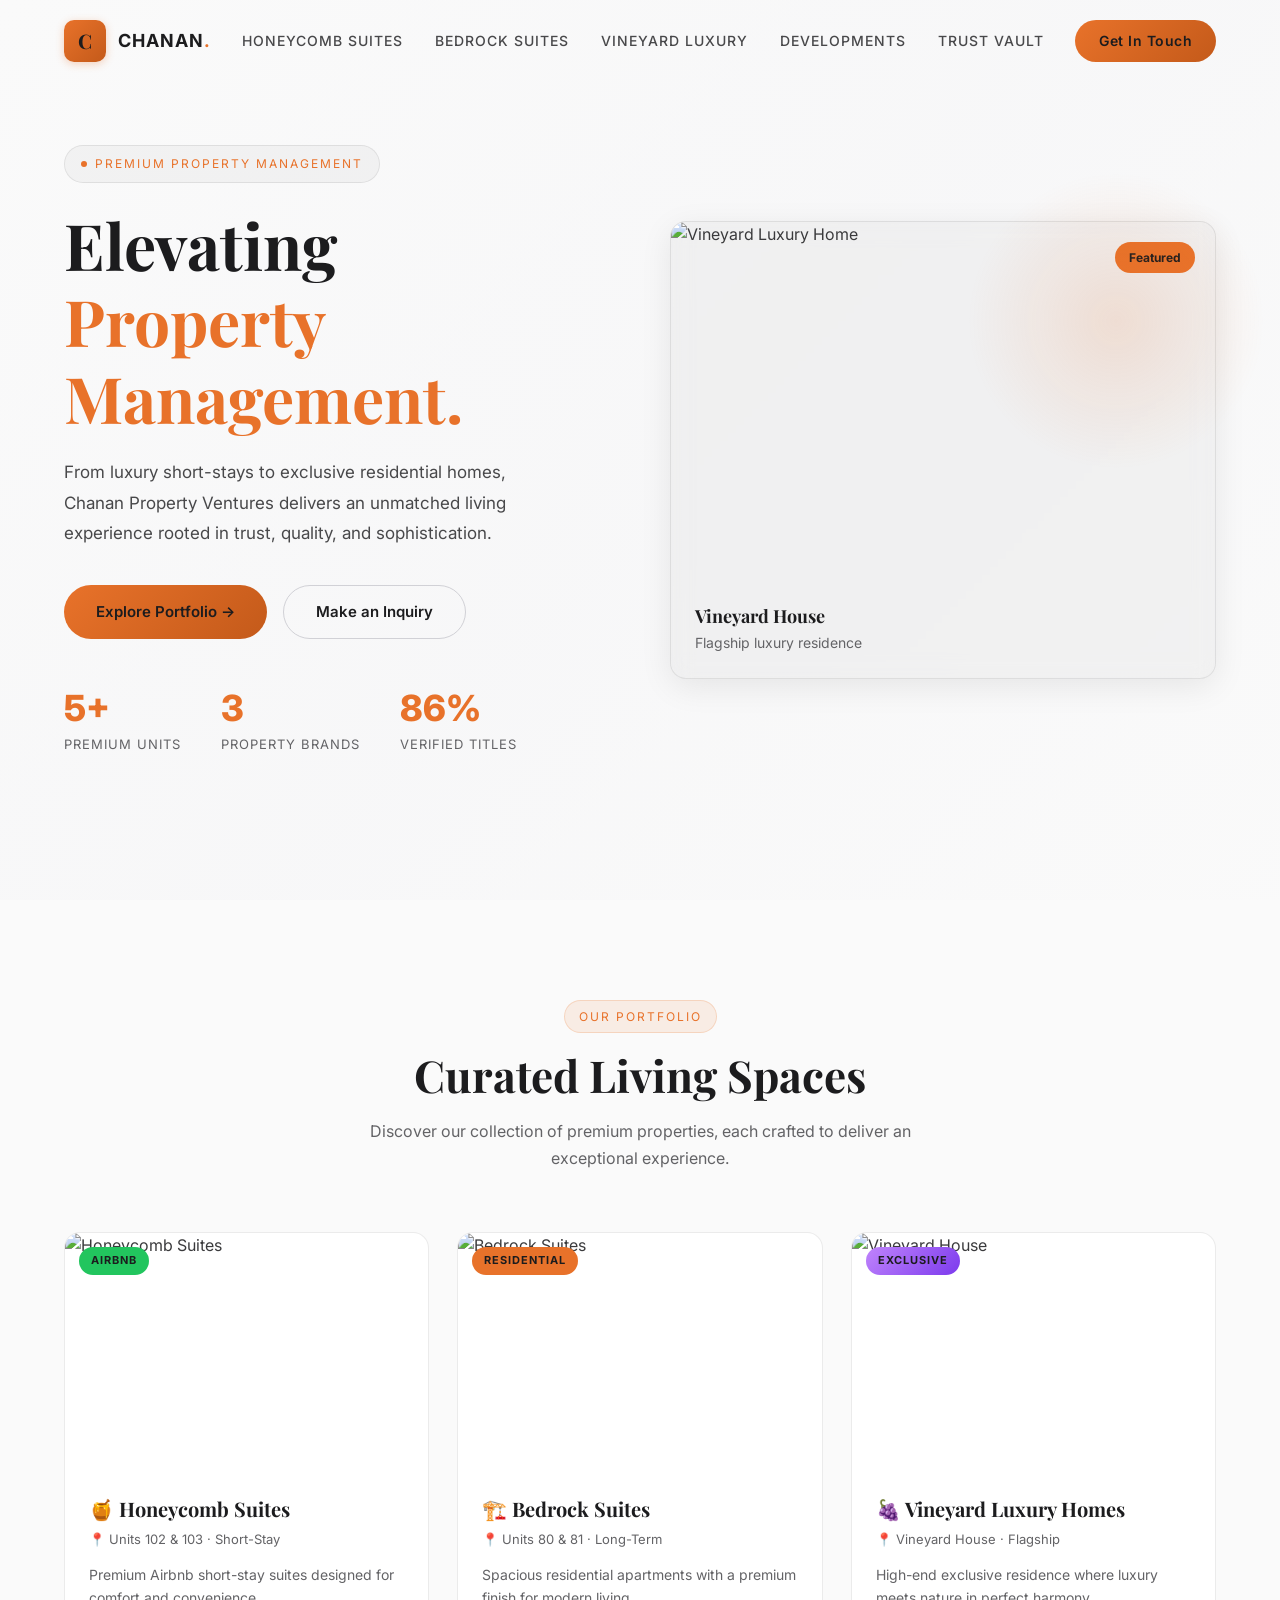
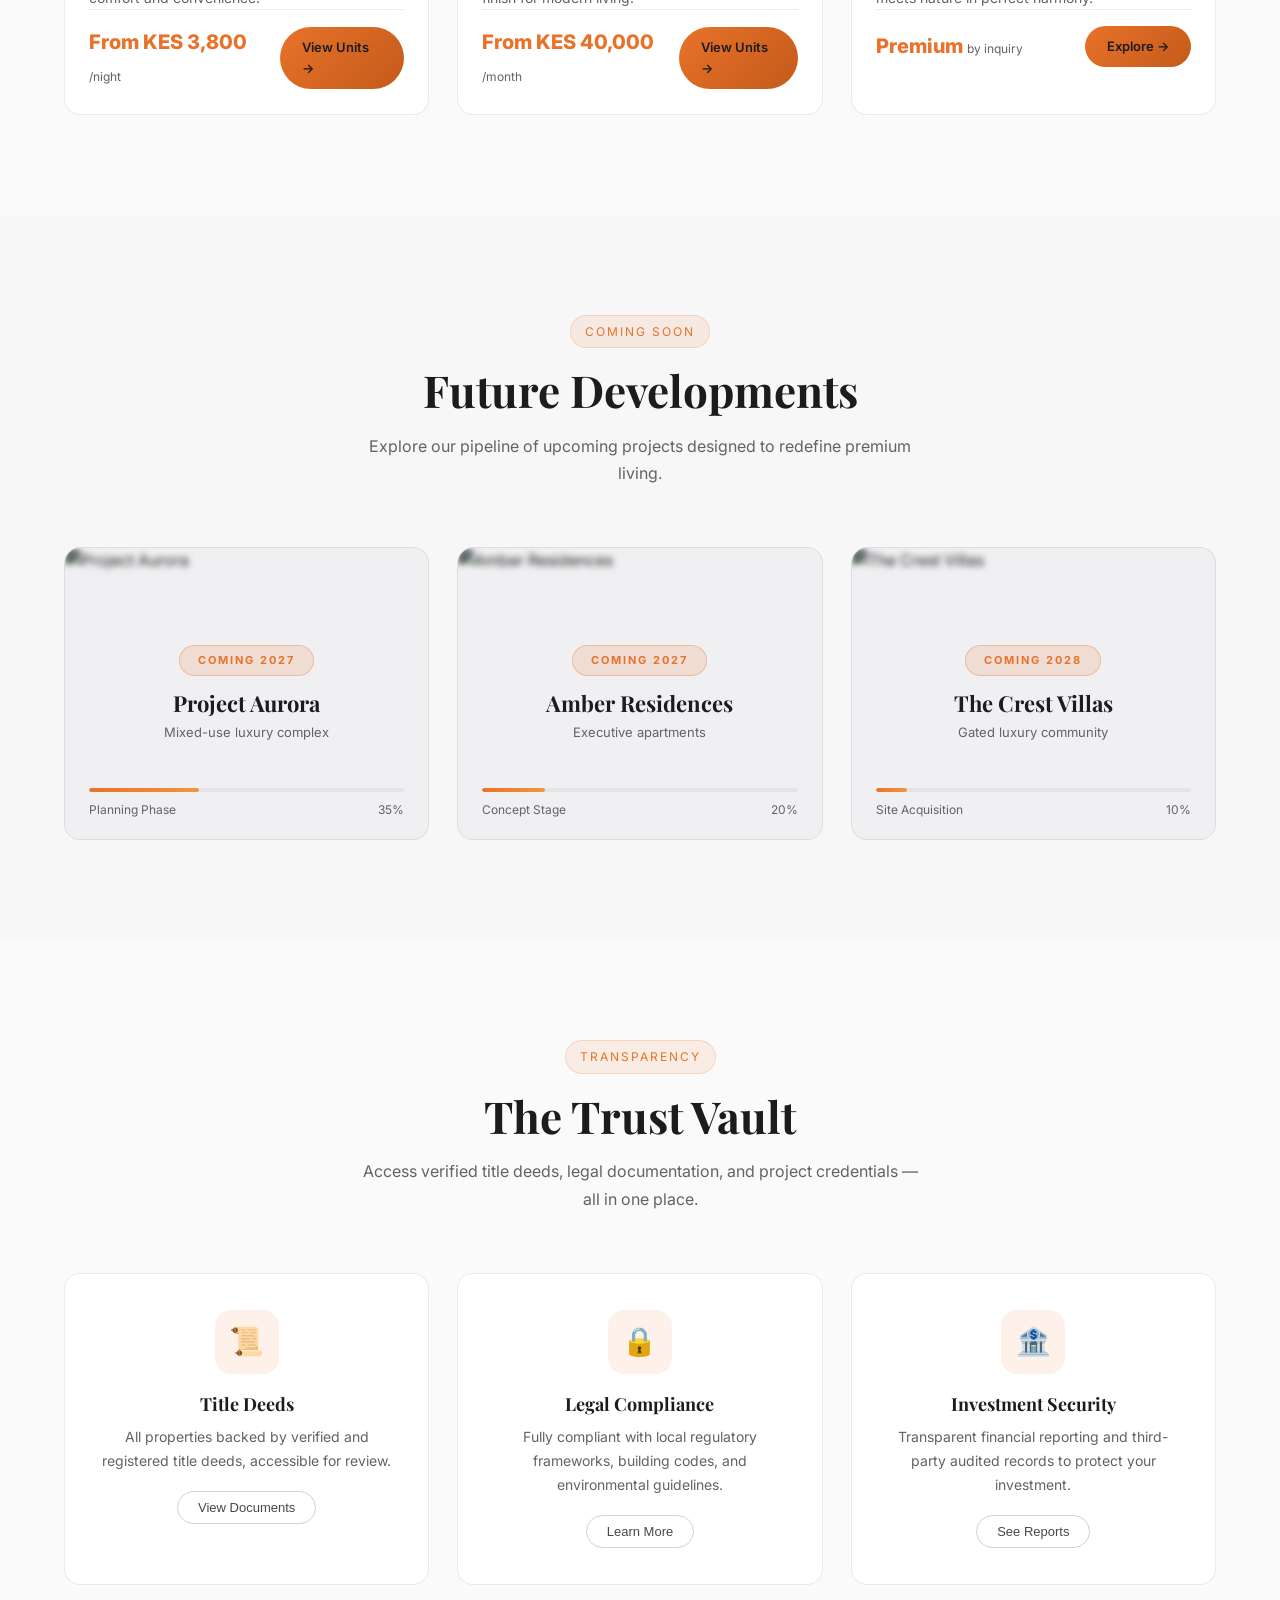
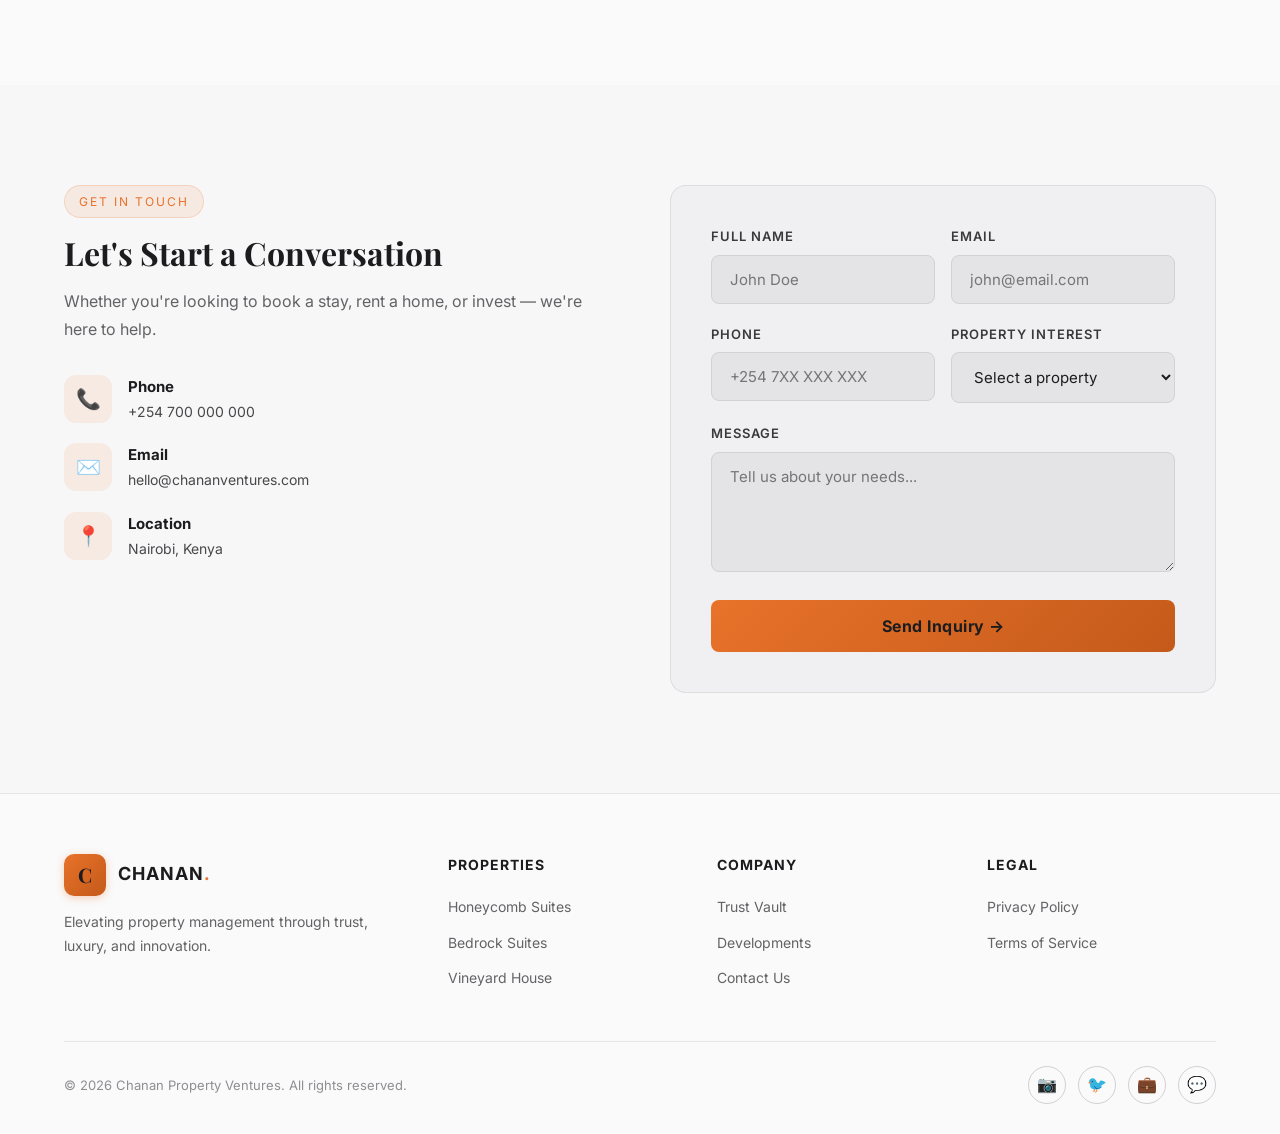
==== index.html @ 4e41569e "laying out ground work" ====
<!DOCTYPE html>
<html lang="en">
<head>
  <meta charset="UTF-8">
  <meta name="viewport" content="width=device-width, initial-scale=1.0">
  <title>Chanan Property Ventures | Elevating Property Management</title>
  <meta name="description" content="Chanan Property Ventures — Premium property management offering luxury suites, residential units, and exclusive homes.">
  <link rel="stylesheet" href="styles.css">
  <link rel="icon" href="data:image/svg+xml,<svg xmlns='http://www.w3.org/2000/svg' viewBox='0 0 100 100'><rect rx='16' width='100' height='100' fill='%23E8722A'/><text x='50' y='68' font-size='56' text-anchor='middle' fill='white' font-family='serif' font-weight='bold'>C</text></svg>">
</head>
<body>

<!-- NAVBAR -->
<nav class="navbar" id="navbar">
  <div class="container">
    <a href="index.html" class="nav-logo">
      <div class="nav-logo-icon">C</div>
      <div class="nav-logo-text">CHANAN<span>.</span></div>
    </a>
    <ul class="nav-links">
      <li><a href="honeycomb.html">Honeycomb Suites</a></li>
      <li><a href="bedrock.html">Bedrock Suites</a></li>
      <li><a href="vineyard.html">Vineyard Luxury</a></li>
      <li><a href="#developments">Developments</a></li>
      <li><a href="#trust">Trust Vault</a></li>
    </ul>
    <a href="#contact" class="nav-cta">Get In Touch</a>
    <button class="hamburger" id="hamburger" aria-label="Menu">
      <span></span><span></span><span></span>
    </button>
  </div>
</nav>

<!-- MOBILE MENU -->
<div class="mobile-menu" id="mobileMenu">
  <button class="mobile-close" id="mobileClose" aria-label="Close">✕</button>
  <a href="honeycomb.html">Honeycomb Suites</a>
  <a href="bedrock.html">Bedrock Suites</a>
  <a href="vineyard.html">Vineyard Luxury</a>
  <a href="#developments">Developments</a>
  <a href="#trust">Trust Vault</a>
  <a href="#contact">Contact</a>
</div>

<!-- HERO -->
<section class="hero" id="hero">
  <div class="hero-bg"></div>
  <div class="container">
    <div class="hero-content">
      <div class="hero-tag"><span class="dot"></span> Premium Property Management</div>
      <h1>Elevating<span class="accent">Property Management.</span></h1>
      <p class="hero-desc">From luxury short-stays to exclusive residential homes, Chanan Property Ventures delivers an unmatched living experience rooted in trust, quality, and sophistication.</p>
      <div class="hero-btns">
        <a href="#portfolio" class="btn-primary">Explore Portfolio →</a>
        <a href="#contact" class="btn-outline">Make an Inquiry</a>
      </div>
      <div class="hero-stats">
        <div class="stat-item">
          <h3 data-count="5" data-suffix="+">0</h3>
          <p>Premium Units</p>
        </div>
        <div class="stat-item">
          <h3 data-count="3">0</h3>
          <p>Property Brands</p>
        </div>
        <div class="stat-item">
          <h3 data-count="100" data-suffix="%">0</h3>
          <p>Verified Titles</p>
        </div>
      </div>
    </div>
    <div class="hero-visual">
      <div class="hero-card">
        <span class="hero-card-badge">Featured</span>
        <img src="https://images.unsplash.com/photo-1600596542815-ffad4c1539a9?w=600&q=80" alt="Vineyard Luxury Home">
        <div class="hero-card-info">
          <h4>Vineyard House</h4>
          <p>Flagship luxury residence</p>
        </div>
      </div>
      <div class="hero-glow"></div>
    </div>
  </div>
</section>

<!-- PORTFOLIO OVERVIEW -->
<section id="portfolio">
  <div class="container">
    <div class="section-header reveal">
      <span class="section-tag">Our Portfolio</span>
      <h2 class="section-title">Curated Living Spaces</h2>
      <p class="section-desc">Discover our collection of premium properties, each crafted to deliver an exceptional experience.</p>
    </div>
    <div class="property-grid" style="grid-template-columns: repeat(3, 1fr);">
      <!-- Honeycomb Card -->
      <a href="honeycomb.html" class="property-card reveal" style="text-decoration:none;">
        <div class="img-wrap">
          <span class="badge badge-available">Airbnb</span>
          <img src="https://images.unsplash.com/photo-1631049307264-da0ec9d70304?w=600&q=80" alt="Honeycomb Suites">
        </div>
        <div class="property-card-body">
          <h4>🍯 Honeycomb Suites</h4>
          <div class="location">📍 Units 102 & 103 · Short-Stay</div>
          <p style="font-size:14px;color:var(--grey-400);margin-top:8px;">Premium Airbnb short-stay suites designed for comfort and convenience.</p>
          <div class="property-card-footer">
            <div class="price">From KES 3,800 <small>/night</small></div>
            <span class="btn-book">View Units →</span>
          </div>
        </div>
      </a>
      <!-- Bedrock Card -->
      <a href="bedrock.html" class="property-card reveal" style="text-decoration:none;">
        <div class="img-wrap">
          <span class="badge badge-premium">Residential</span>
          <img src="https://images.unsplash.com/photo-1600607687939-ce8a6c25118c?w=600&q=80" alt="Bedrock Suites">
        </div>
        <div class="property-card-body">
          <h4>🏗️ Bedrock Suites</h4>
          <div class="location">📍 Units 80 & 81 · Long-Term</div>
          <p style="font-size:14px;color:var(--grey-400);margin-top:8px;">Spacious residential apartments with a premium finish for modern living.</p>
          <div class="property-card-footer">
            <div class="price">From KES 40,000 <small>/month</small></div>
            <span class="btn-book">View Units →</span>
          </div>
        </div>
      </a>
      <!-- Vineyard Card -->
      <a href="vineyard.html" class="property-card reveal" style="text-decoration:none;">
        <div class="img-wrap">
          <span class="badge badge-exclusive">Exclusive</span>
          <img src="https://images.unsplash.com/photo-1600596542815-ffad4c1539a9?w=600&q=80" alt="Vineyard House">
        </div>
        <div class="property-card-body">
          <h4>🍇 Vineyard Luxury Homes</h4>
          <div class="location">📍 Vineyard House · Flagship</div>
          <p style="font-size:14px;color:var(--grey-400);margin-top:8px;">High-end exclusive residence where luxury meets nature in perfect harmony.</p>
          <div class="property-card-footer">
            <div class="price">Premium <small>by inquiry</small></div>
            <span class="btn-book">Explore →</span>
          </div>
        </div>
      </a>
    </div>
  </div>
</section>

<!-- UPCOMING DEVELOPMENTS -->
<section id="developments">
  <div class="container">
    <div class="section-header reveal">
      <span class="section-tag">Coming Soon</span>
      <h2 class="section-title">Future Developments</h2>
      <p class="section-desc">Explore our pipeline of upcoming projects designed to redefine premium living.</p>
    </div>
    <div class="dev-grid">
      <div class="dev-card reveal">
        <img class="dev-img" src="https://images.unsplash.com/photo-1486406146926-c627a92ad1ab?w=600&q=80" alt="Project Aurora">
        <div class="dev-overlay">
          <span class="coming-badge">Coming 2027</span>
          <h4>Project Aurora</h4>
          <p>Mixed-use luxury complex</p>
        </div>
        <div class="dev-card-footer">
          <div class="dev-progress"><div class="dev-progress-bar" style="width:35%"></div></div>
          <div class="meta"><span>Planning Phase</span><span>35%</span></div>
        </div>
      </div>
      <div class="dev-card reveal">
        <img class="dev-img" src="https://images.unsplash.com/photo-1564013799919-ab600027ffc6?w=600&q=80" alt="Amber Residences">
        <div class="dev-overlay">
          <span class="coming-badge">Coming 2027</span>
          <h4>Amber Residences</h4>
          <p>Executive apartments</p>
        </div>
        <div class="dev-card-footer">
          <div class="dev-progress"><div class="dev-progress-bar" style="width:20%"></div></div>
          <div class="meta"><span>Concept Stage</span><span>20%</span></div>
        </div>
      </div>
      <div class="dev-card reveal">
        <img class="dev-img" src="https://images.unsplash.com/photo-1613490493576-7fde63acd811?w=600&q=80" alt="The Crest Villas">
        <div class="dev-overlay">
          <span class="coming-badge">Coming 2028</span>
          <h4>The Crest Villas</h4>
          <p>Gated luxury community</p>
        </div>
        <div class="dev-card-footer">
          <div class="dev-progress"><div class="dev-progress-bar" style="width:10%"></div></div>
          <div class="meta"><span>Site Acquisition</span><span>10%</span></div>
        </div>
      </div>
    </div>
  </div>
</section>

<!-- TRUST VAULT -->
<section id="trust">
  <div class="container">
    <div class="section-header reveal">
      <span class="section-tag">Transparency</span>
      <h2 class="section-title">The Trust Vault</h2>
      <p class="section-desc">Access verified title deeds, legal documentation, and project credentials — all in one place.</p>
    </div>
    <div class="trust-grid">
      <div class="trust-card reveal">
        <div class="trust-icon">📜</div>
        <h4>Title Deeds</h4>
        <p>All properties backed by verified and registered title deeds, accessible for review.</p>
        <button class="btn-view">View Documents</button>
      </div>
      <div class="trust-card reveal">
        <div class="trust-icon">🔒</div>
        <h4>Legal Compliance</h4>
        <p>Fully compliant with local regulatory frameworks, building codes, and environmental guidelines.</p>
        <button class="btn-view">Learn More</button>
      </div>
      <div class="trust-card reveal">
        <div class="trust-icon">🏦</div>
        <h4>Investment Security</h4>
        <p>Transparent financial reporting and third-party audited records to protect your investment.</p>
        <button class="btn-view">See Reports</button>
      </div>
    </div>
  </div>
</section>

<!-- CONTACT -->
<section id="contact">
  <div class="container">
    <div class="contact-grid">
      <div class="contact-info reveal">
        <span class="section-tag">Get In Touch</span>
        <h3>Let's Start a Conversation</h3>
        <p>Whether you're looking to book a stay, rent a home, or invest — we're here to help.</p>
        <div class="contact-detail"><div class="icon">📞</div><div><strong>Phone</strong><p>+254 700 000 000</p></div></div>
        <div class="contact-detail"><div class="icon">✉️</div><div><strong>Email</strong><p>hello@chananventures.com</p></div></div>
        <div class="contact-detail"><div class="icon">📍</div><div><strong>Location</strong><p>Nairobi, Kenya</p></div></div>
      </div>
      <form class="contact-form reveal" id="inquiryForm">
        <div class="form-row">
          <div class="form-group"><label for="name">Full Name</label><input type="text" id="name" placeholder="John Doe" required></div>
          <div class="form-group"><label for="email">Email</label><input type="email" id="email" placeholder="john@email.com" required></div>
        </div>
        <div class="form-row">
          <div class="form-group"><label for="phone">Phone</label><input type="tel" id="phone" placeholder="+254 7XX XXX XXX"></div>
          <div class="form-group"><label for="property">Property Interest</label>
            <select id="property">
              <option value="">Select a property</option>
              <option>Honeycomb Suite 102</option>
              <option>Honeycomb Suite 103</option>
              <option>Bedrock Suite 80</option>
              <option>Bedrock Suite 81</option>
              <option>Vineyard House</option>
              <option>Investment Inquiry</option>
            </select>
          </div>
        </div>
        <div class="form-group"><label for="message">Message</label><textarea id="message" placeholder="Tell us about your needs..."></textarea></div>
        <button type="submit" class="btn-submit">Send Inquiry →</button>
      </form>
    </div>
  </div>
</section>

<!-- FOOTER -->
<footer class="footer">
  <div class="container">
    <div class="footer-grid">
      <div class="footer-brand">
        <a href="index.html" class="nav-logo"><div class="nav-logo-icon">C</div><div class="nav-logo-text">CHANAN<span>.</span></div></a>
        <p>Elevating property management through trust, luxury, and innovation.</p>
      </div>
      <div class="footer-col"><h5>Properties</h5><ul><li><a href="honeycomb.html">Honeycomb Suites</a></li><li><a href="bedrock.html">Bedrock Suites</a></li><li><a href="vineyard.html">Vineyard House</a></li></ul></div>
      <div class="footer-col"><h5>Company</h5><ul><li><a href="#trust">Trust Vault</a></li><li><a href="#developments">Developments</a></li><li><a href="#contact">Contact Us</a></li></ul></div>
      <div class="footer-col"><h5>Legal</h5><ul><li><a href="#">Privacy Policy</a></li><li><a href="#">Terms of Service</a></li></ul></div>
    </div>
    <div class="footer-bottom">
      <p>© 2026 Chanan Property Ventures. All rights reserved.</p>
      <div class="footer-socials"><a href="#">📷</a><a href="#">🐦</a><a href="#">💼</a><a href="#">💬</a></div>
    </div>
  </div>
</footer>

<script src="script.js"></script>
</body>
</html>
---- styles.css ----
@import url('https://fonts.googleapis.com/css2?family=Inter:wght@300;400;500;600;700;800;900&family=Playfair+Display:wght@400;500;600;700&display=swap');

:root {
  --orange: #E8722A;
  --orange-light: #F4943E;
  --orange-dark: #C45A1A;
  --charcoal: #F7F7F8;
  --charcoal-light: #FFFFFF;
  --grey-900: #FAFAFA;
  --grey-800: #F0F0F2;
  --grey-700: #E4E4E7;
  --grey-600: #D1D1D6;
  --grey-500: #8E8E93;
  --grey-400: #636366;
  --grey-300: #48484A;
  --grey-200: #3A3A3C;
  --grey-100: #2C2C2E;
  --white: #1C1C1E;
  --glass: rgba(0,0,0,0.03);
  --glass-border: rgba(0,0,0,0.08);
  --shadow: 0 8px 32px rgba(0,0,0,0.08);
  --radius: 16px;
  --radius-sm: 8px;
  --transition: 0.3s cubic-bezier(0.4, 0, 0.2, 1);
}

*, *::before, *::after { margin: 0; padding: 0; box-sizing: border-box; }

html { scroll-behavior: smooth; }

body {
  font-family: 'Inter', sans-serif;
  background: var(--grey-900);
  color: var(--grey-200);
  line-height: 1.6;
  overflow-x: hidden;
}

h1, h2, h3, h4 { font-family: 'Playfair Display', serif; color: var(--white); line-height: 1.2; }

a { text-decoration: none; color: inherit; }

img { max-width: 100%; display: block; }

.container { max-width: 1200px; margin: 0 auto; padding: 0 24px; }

/* ===== NAVBAR ===== */
.navbar {
  position: fixed; top: 0; left: 0; width: 100%; z-index: 1000;
  padding: 20px 0;
  background: transparent;
  transition: var(--transition);
}
.navbar.scrolled {
  background: rgba(250,250,250,0.92);
  backdrop-filter: blur(20px);
  padding: 12px 0;
  border-bottom: 1px solid var(--glass-border);
}
.navbar .container { display: flex; align-items: center; justify-content: space-between; }
.nav-logo { display: flex; align-items: center; gap: 12px; }
.nav-logo-icon {
  box-shadow: 0 2px 8px rgba(232,114,42,0.3);
  width: 42px; height: 42px;
  background: linear-gradient(135deg, var(--orange), var(--orange-dark));
  border-radius: 10px; display: flex; align-items: center; justify-content: center;
  font-family: 'Playfair Display', serif; font-weight: 700; font-size: 20px; color: var(--white);
}
.nav-logo-text { font-weight: 700; font-size: 18px; color: var(--white); letter-spacing: 1px; }
.nav-logo-text span { color: var(--orange); }
.nav-links { display: flex; gap: 32px; list-style: none; }
.nav-links a {
  font-size: 14px; font-weight: 500; color: var(--grey-300);
  transition: var(--transition); position: relative; text-transform: uppercase; letter-spacing: 1px;
}
.nav-links a::after {
  content: ''; position: absolute; bottom: -4px; left: 0; width: 0; height: 2px;
  background: var(--orange); transition: var(--transition);
}
.nav-links a:hover { color: var(--white); }
.nav-links a:hover::after { width: 100%; }
.nav-cta {
  padding: 10px 24px; background: linear-gradient(135deg, var(--orange), var(--orange-dark));
  border: none; border-radius: 50px; color: var(--white); font-weight: 600; font-size: 14px;
  cursor: pointer; transition: var(--transition); letter-spacing: 0.5px;
}
.nav-cta:hover { transform: translateY(-2px); box-shadow: 0 8px 24px rgba(232,114,42,0.35); }
.hamburger { display: none; flex-direction: column; gap: 5px; cursor: pointer; background: none; border: none; padding: 4px; }
.hamburger span { display: block; width: 24px; height: 2px; background: var(--grey-300); transition: var(--transition); }

/* ===== HERO ===== */
.hero {
  min-height: 100vh; display: flex; align-items: center; position: relative; overflow: hidden;
  background: linear-gradient(135deg, var(--grey-900) 0%, var(--charcoal) 100%);
}
.hero-bg {
  position: absolute; inset: 0; z-index: 0;
  background: url('https://images.unsplash.com/photo-1545324418-cc1a3fa10c00?w=1920&q=80') center/cover no-repeat;
}
.hero-bg::after {
  content: ''; position: absolute; inset: 0;
  background: linear-gradient(135deg, rgba(250,250,250,0.90) 0%, rgba(247,247,248,0.80) 50%, rgba(250,250,250,0.93) 100%);
}
.hero .container { position: relative; z-index: 1; display: grid; grid-template-columns: 1fr 1fr; gap: 60px; align-items: center; }
.hero-tag {
  display: inline-flex; align-items: center; gap: 8px; padding: 8px 16px;
  background: var(--glass); border: 1px solid var(--glass-border); border-radius: 50px;
  font-size: 12px; text-transform: uppercase; letter-spacing: 2px; color: var(--orange); margin-bottom: 24px;
}
.hero-tag .dot { width: 6px; height: 6px; background: var(--orange); border-radius: 50%; animation: pulse 2s infinite; }
@keyframes pulse { 0%, 100% { opacity: 1; } 50% { opacity: 0.3; } }
.hero h1 { font-size: clamp(40px, 5vw, 72px); margin-bottom: 20px; }
.hero h1 .accent { color: var(--orange); display: block; }
.hero-desc { font-size: 17px; color: var(--grey-300); max-width: 500px; margin-bottom: 36px; line-height: 1.8; }
.hero-btns { display: flex; gap: 16px; flex-wrap: wrap; }
.btn-primary {
  padding: 14px 32px; background: linear-gradient(135deg, var(--orange), var(--orange-dark));
  border: none; border-radius: 50px; color: var(--white); font-weight: 600; font-size: 15px;
  cursor: pointer; transition: var(--transition); display: inline-flex; align-items: center; gap: 8px;
}
.btn-primary:hover { transform: translateY(-2px); box-shadow: 0 12px 32px rgba(232,114,42,0.4); }
.btn-outline {
  padding: 14px 32px; background: transparent; border: 1px solid var(--grey-600);
  border-radius: 50px; color: var(--white); font-weight: 600; font-size: 15px;
  cursor: pointer; transition: var(--transition); display: inline-flex; align-items: center; gap: 8px;
}
.btn-outline:hover { border-color: var(--orange); color: var(--orange); }
.hero-stats { display: flex; gap: 40px; margin-top: 48px; }
.stat-item h3 { font-size: 36px; color: var(--orange); font-family: 'Inter', sans-serif; font-weight: 800; }
.stat-item p { font-size: 13px; color: var(--grey-400); text-transform: uppercase; letter-spacing: 1px; margin-top: 4px; }
.hero-visual { position: relative; }
.hero-card {
  background: var(--glass); border: 1px solid var(--glass-border); border-radius: var(--radius);
  overflow: hidden; backdrop-filter: blur(10px); box-shadow: var(--shadow);
  animation: float 6s ease-in-out infinite;
}
@keyframes float { 0%, 100% { transform: translateY(0); } 50% { transform: translateY(-12px); } }
.hero-card img { width: 100%; height: 360px; object-fit: cover; }
.hero-card-info { padding: 24px; }
.hero-card-info h4 { font-size: 18px; margin-bottom: 4px; }
.hero-card-info p { font-size: 14px; color: var(--grey-400); }
.hero-card-badge {
  position: absolute; top: 20px; right: 20px; padding: 6px 14px;
  background: var(--orange); border-radius: 50px; font-size: 12px; font-weight: 700; color: var(--white);
}
.hero-glow {
  position: absolute; width: 300px; height: 300px; border-radius: 50%;
  background: radial-gradient(circle, rgba(232,114,42,0.15), transparent 70%);
  top: -50px; right: -50px; pointer-events: none;
}

/* ===== SECTION COMMON ===== */
section { padding: 100px 0; }
.section-tag {
  display: inline-flex; align-items: center; gap: 8px; padding: 6px 14px;
  background: rgba(232,114,42,0.1); border: 1px solid rgba(232,114,42,0.2); border-radius: 50px;
  font-size: 12px; text-transform: uppercase; letter-spacing: 2px; color: var(--orange); margin-bottom: 16px;
}
.section-title { font-size: clamp(28px, 3.5vw, 44px); margin-bottom: 16px; }
.section-desc { font-size: 16px; color: var(--grey-400); max-width: 560px; line-height: 1.7; }
.section-header { text-align: center; margin-bottom: 60px; display: flex; flex-direction: column; align-items: center; }

/* ===== PORTFOLIO TABS ===== */
#portfolio { background: var(--grey-900); }
.tab-switcher { display: flex; gap: 8px; justify-content: center; margin-bottom: 48px; flex-wrap: wrap; }
.tab-btn {
  padding: 12px 28px; background: var(--glass); border: 1px solid var(--glass-border);
  border-radius: 50px; color: var(--grey-300); font-weight: 600; font-size: 14px;
  cursor: pointer; transition: var(--transition); font-family: 'Inter', sans-serif;
}
.tab-btn:hover { border-color: var(--orange); color: var(--white); }
.tab-btn.active { background: linear-gradient(135deg, var(--orange), var(--orange-dark)); color: var(--white); border-color: transparent; }
.tab-content { display: none; animation: fadeUp 0.5s ease; }
.tab-content.active { display: block; }
@keyframes fadeUp { from { opacity: 0; transform: translateY(20px); } to { opacity: 1; transform: translateY(0); } }
.property-grid { display: grid; grid-template-columns: repeat(auto-fit, minmax(340px, 1fr)); gap: 28px; }
.property-card {
  background: var(--charcoal-light); border: 1px solid var(--glass-border); border-radius: var(--radius);
  overflow: hidden; transition: var(--transition); position: relative;
}
.property-card:hover { transform: translateY(-8px); border-color: rgba(232,114,42,0.3); box-shadow: 0 20px 40px rgba(0,0,0,0.4); }
.property-card img { width: 100%; height: 240px; object-fit: cover; transition: var(--transition); }
.property-card:hover img { transform: scale(1.05); }
.property-card .img-wrap { overflow: hidden; position: relative; }
.property-card .badge {
  position: absolute; top: 14px; left: 14px; padding: 5px 12px; border-radius: 50px;
  font-size: 11px; font-weight: 700; text-transform: uppercase; letter-spacing: 1px;
}
.badge-available { background: #22C55E; color: var(--white); }
.badge-premium { background: var(--orange); color: var(--white); }
.badge-exclusive { background: linear-gradient(135deg, #C084FC, #7C3AED); color: var(--white); }
.property-card-body { padding: 24px; }
.property-card-body h4 { font-size: 20px; margin-bottom: 8px; }
.property-card-body .location { font-size: 13px; color: var(--grey-400); display: flex; align-items: center; gap: 6px; margin-bottom: 14px; }
.property-features { display: flex; gap: 16px; margin-bottom: 18px; flex-wrap: wrap; }
.property-features span {
  font-size: 12px; color: var(--grey-300); display: flex; align-items: center; gap: 4px;
  padding: 4px 10px; background: var(--glass); border-radius: 50px;
}
.property-card-footer { display: flex; justify-content: space-between; align-items: center; padding-top: 16px; border-top: 1px solid var(--glass-border); }
.property-card-footer .price { font-size: 20px; font-weight: 800; color: var(--orange); font-family: 'Inter', sans-serif; }
.property-card-footer .price small { font-size: 12px; color: var(--grey-400); font-weight: 400; }
.btn-book {
  padding: 10px 22px; background: linear-gradient(135deg, var(--orange), var(--orange-dark));
  border: none; border-radius: 50px; color: var(--white); font-weight: 600; font-size: 13px;
  cursor: pointer; transition: var(--transition);
}
.btn-book:hover { box-shadow: 0 6px 20px rgba(232,114,42,0.4); transform: translateY(-1px); }

/* Vineyard - Full width feature card */
.vineyard-feature {
  display: grid; grid-template-columns: 1.2fr 1fr; gap: 0;
  background: var(--charcoal-light); border: 1px solid var(--glass-border); border-radius: var(--radius);
  overflow: hidden; transition: var(--transition);
}
.vineyard-feature:hover { border-color: rgba(232,114,42,0.3); box-shadow: 0 20px 40px rgba(0,0,0,0.4); }
.vineyard-feature img { width: 100%; height: 100%; min-height: 400px; object-fit: cover; }
.vineyard-info { padding: 48px; display: flex; flex-direction: column; justify-content: center; }
.vineyard-info h3 { font-size: 32px; margin-bottom: 12px; }
.vineyard-info .tagline { color: var(--orange); font-size: 14px; text-transform: uppercase; letter-spacing: 2px; margin-bottom: 20px; }
.vineyard-info p { color: var(--grey-300); margin-bottom: 24px; line-height: 1.8; }
.vineyard-amenities { display: flex; flex-wrap: wrap; gap: 10px; margin-bottom: 28px; }
.vineyard-amenities span {
  padding: 6px 14px; background: var(--glass); border: 1px solid var(--glass-border);
  border-radius: 50px; font-size: 12px; color: var(--grey-200);
}

/* ===== UPCOMING DEVELOPMENTS ===== */
#developments { background: var(--charcoal); }
.dev-grid { display: grid; grid-template-columns: repeat(3, 1fr); gap: 28px; }
.dev-card {
  background: var(--grey-800); border: 1px solid var(--glass-border); border-radius: var(--radius);
  overflow: hidden; position: relative; transition: var(--transition);
}
.dev-card:hover { transform: translateY(-6px); border-color: rgba(232,114,42,0.2); }
.dev-card .dev-img {
  width: 100%; height: 220px; object-fit: cover;
  filter: blur(3px) brightness(0.5); transition: var(--transition);
}
.dev-card:hover .dev-img { filter: blur(1px) brightness(0.6); }
.dev-overlay {
  position: absolute; inset: 0; display: flex; flex-direction: column; align-items: center;
  justify-content: center; text-align: center; padding: 24px;
}
.dev-overlay .coming-badge {
  padding: 6px 18px; background: rgba(232,114,42,0.15); border: 1px solid rgba(232,114,42,0.3);
  border-radius: 50px; font-size: 11px; text-transform: uppercase; letter-spacing: 2px;
  color: var(--orange); font-weight: 700; margin-bottom: 14px;
}
.dev-overlay h4 { font-size: 22px; margin-bottom: 6px; }
.dev-overlay p { font-size: 13px; color: var(--grey-400); }
.dev-card-footer { padding: 20px 24px; background: var(--grey-800); position: relative; z-index: 1; }
.dev-progress { width: 100%; height: 4px; background: var(--grey-700); border-radius: 4px; overflow: hidden; margin-bottom: 8px; }
.dev-progress-bar { height: 100%; background: linear-gradient(90deg, var(--orange), var(--orange-light)); border-radius: 4px; transition: width 1s ease; }
.dev-card-footer .meta { display: flex; justify-content: space-between; font-size: 12px; color: var(--grey-400); }

/* ===== TRUST VAULT ===== */
#trust { background: var(--grey-900); }
.trust-grid { display: grid; grid-template-columns: repeat(3, 1fr); gap: 28px; }
.trust-card {
  background: var(--charcoal-light); border: 1px solid var(--glass-border); border-radius: var(--radius);
  padding: 36px; text-align: center; transition: var(--transition);
}
.trust-card:hover { transform: translateY(-6px); border-color: rgba(232,114,42,0.3); }
.trust-icon {
  width: 64px; height: 64px; margin: 0 auto 20px;
  background: rgba(232,114,42,0.1); border-radius: 16px;
  display: flex; align-items: center; justify-content: center; font-size: 28px;
}
.trust-card h4 { font-size: 18px; margin-bottom: 10px; }
.trust-card p { font-size: 14px; color: var(--grey-400); line-height: 1.7; }
.trust-card .btn-view {
  display: inline-block; margin-top: 18px; padding: 8px 20px;
  border: 1px solid var(--grey-600); border-radius: 50px; font-size: 13px;
  color: var(--grey-300); transition: var(--transition); cursor: pointer; background: none;
}
.trust-card .btn-view:hover { border-color: var(--orange); color: var(--orange); }

/* ===== INQUIRY FORM ===== */
#contact { background: var(--charcoal); }
.contact-grid { display: grid; grid-template-columns: 1fr 1fr; gap: 60px; align-items: start; }
.contact-info h3 { font-size: 32px; margin-bottom: 16px; }
.contact-info > p { color: var(--grey-400); margin-bottom: 32px; line-height: 1.7; }
.contact-detail { display: flex; align-items: center; gap: 16px; margin-bottom: 20px; }
.contact-detail .icon {
  width: 48px; height: 48px; background: rgba(232,114,42,0.1); border-radius: 12px;
  display: flex; align-items: center; justify-content: center; font-size: 20px; flex-shrink: 0;
}
.contact-detail p { font-size: 14px; color: var(--grey-300); }
.contact-detail strong { color: var(--white); font-size: 15px; display: block; margin-bottom: 2px; }
.contact-form {
  background: var(--grey-800); border: 1px solid var(--glass-border); border-radius: var(--radius);
  padding: 40px;
}
.form-group { margin-bottom: 20px; }
.form-group label { display: block; font-size: 13px; font-weight: 600; color: var(--grey-200); margin-bottom: 8px; text-transform: uppercase; letter-spacing: 1px; }
.form-group input, .form-group select, .form-group textarea {
  width: 100%; padding: 14px 18px; background: var(--grey-700); border: 1px solid var(--grey-600);
  border-radius: var(--radius-sm); color: var(--white); font-size: 15px;
  font-family: 'Inter', sans-serif; transition: var(--transition); outline: none;
}
.form-group input:focus, .form-group select:focus, .form-group textarea:focus { border-color: var(--orange); box-shadow: 0 0 0 3px rgba(232,114,42,0.15); }
.form-group textarea { min-height: 120px; resize: vertical; }
.form-row { display: grid; grid-template-columns: 1fr 1fr; gap: 16px; }
.btn-submit {
  width: 100%; padding: 16px; background: linear-gradient(135deg, var(--orange), var(--orange-dark));
  border: none; border-radius: var(--radius-sm); color: var(--white); font-weight: 700;
  font-size: 16px; cursor: pointer; transition: var(--transition); font-family: 'Inter', sans-serif;
  letter-spacing: 0.5px;
}
.btn-submit:hover { box-shadow: 0 12px 32px rgba(232,114,42,0.4); transform: translateY(-2px); }

/* ===== FOOTER ===== */
.footer { background: var(--grey-900); border-top: 1px solid var(--glass-border); padding: 60px 0 30px; }
.footer-grid { display: grid; grid-template-columns: 1.5fr 1fr 1fr 1fr; gap: 40px; margin-bottom: 40px; }
.footer-brand p { color: var(--grey-400); font-size: 14px; margin-top: 14px; line-height: 1.7; }
.footer-col h5 { color: var(--white); font-family: 'Inter', sans-serif; font-size: 14px; font-weight: 700; text-transform: uppercase; letter-spacing: 1px; margin-bottom: 18px; }
.footer-col ul { list-style: none; }
.footer-col li { margin-bottom: 10px; }
.footer-col a { color: var(--grey-400); font-size: 14px; transition: var(--transition); }
.footer-col a:hover { color: var(--orange); }
.footer-bottom { border-top: 1px solid var(--glass-border); padding-top: 24px; display: flex; justify-content: space-between; align-items: center; }
.footer-bottom p { font-size: 13px; color: var(--grey-500); }
.footer-socials { display: flex; gap: 12px; }
.footer-socials a {
  width: 38px; height: 38px; border: 1px solid var(--grey-600); border-radius: 50%;
  display: flex; align-items: center; justify-content: center; color: var(--grey-400);
  transition: var(--transition); font-size: 16px;
}
.footer-socials a:hover { border-color: var(--orange); color: var(--orange); background: rgba(232,114,42,0.1); }

/* ===== MOBILE MENU ===== */
.mobile-menu {
  display: none; position: fixed; inset: 0; z-index: 999;
  background: rgba(250,250,250,0.98); backdrop-filter: blur(20px);
  flex-direction: column; align-items: center; justify-content: center; gap: 32px;
}
.mobile-menu.active { display: flex; }
.mobile-menu a { font-size: 24px; font-weight: 600; color: var(--grey-200); transition: var(--transition); }
.mobile-menu a:hover { color: var(--orange); }
.mobile-close { position: absolute; top: 24px; right: 24px; background: none; border: none; color: var(--grey-300); font-size: 32px; cursor: pointer; }

/* ===== RESPONSIVE ===== */
@media (max-width: 1024px) {
  .hero .container { grid-template-columns: 1fr; }
  .hero-visual { display: none; }
  .vineyard-feature { grid-template-columns: 1fr; }
  .vineyard-feature img { min-height: 260px; }
  .dev-grid { grid-template-columns: 1fr 1fr; }
  .trust-grid { grid-template-columns: 1fr 1fr; }
  .footer-grid { grid-template-columns: 1fr 1fr; }
}
@media (max-width: 768px) {
  .nav-links, .nav-cta { display: none; }
  .hamburger { display: flex; }
  .hero-stats { gap: 24px; flex-wrap: wrap; }
  .property-grid { grid-template-columns: 1fr; }
  .dev-grid { grid-template-columns: 1fr; }
  .trust-grid { grid-template-columns: 1fr; }
  .contact-grid { grid-template-columns: 1fr; }
  .form-row { grid-template-columns: 1fr; }
  .footer-grid { grid-template-columns: 1fr; gap: 30px; }
  .footer-bottom { flex-direction: column; gap: 16px; text-align: center; }
  section { padding: 60px 0; }
}

/* ===== SCROLL ANIMATIONS ===== */
.reveal {
  opacity: 0; transform: translateY(30px);
  transition: opacity 0.7s ease, transform 0.7s ease;
}
.reveal.visible { opacity: 1; transform: translateY(0); }
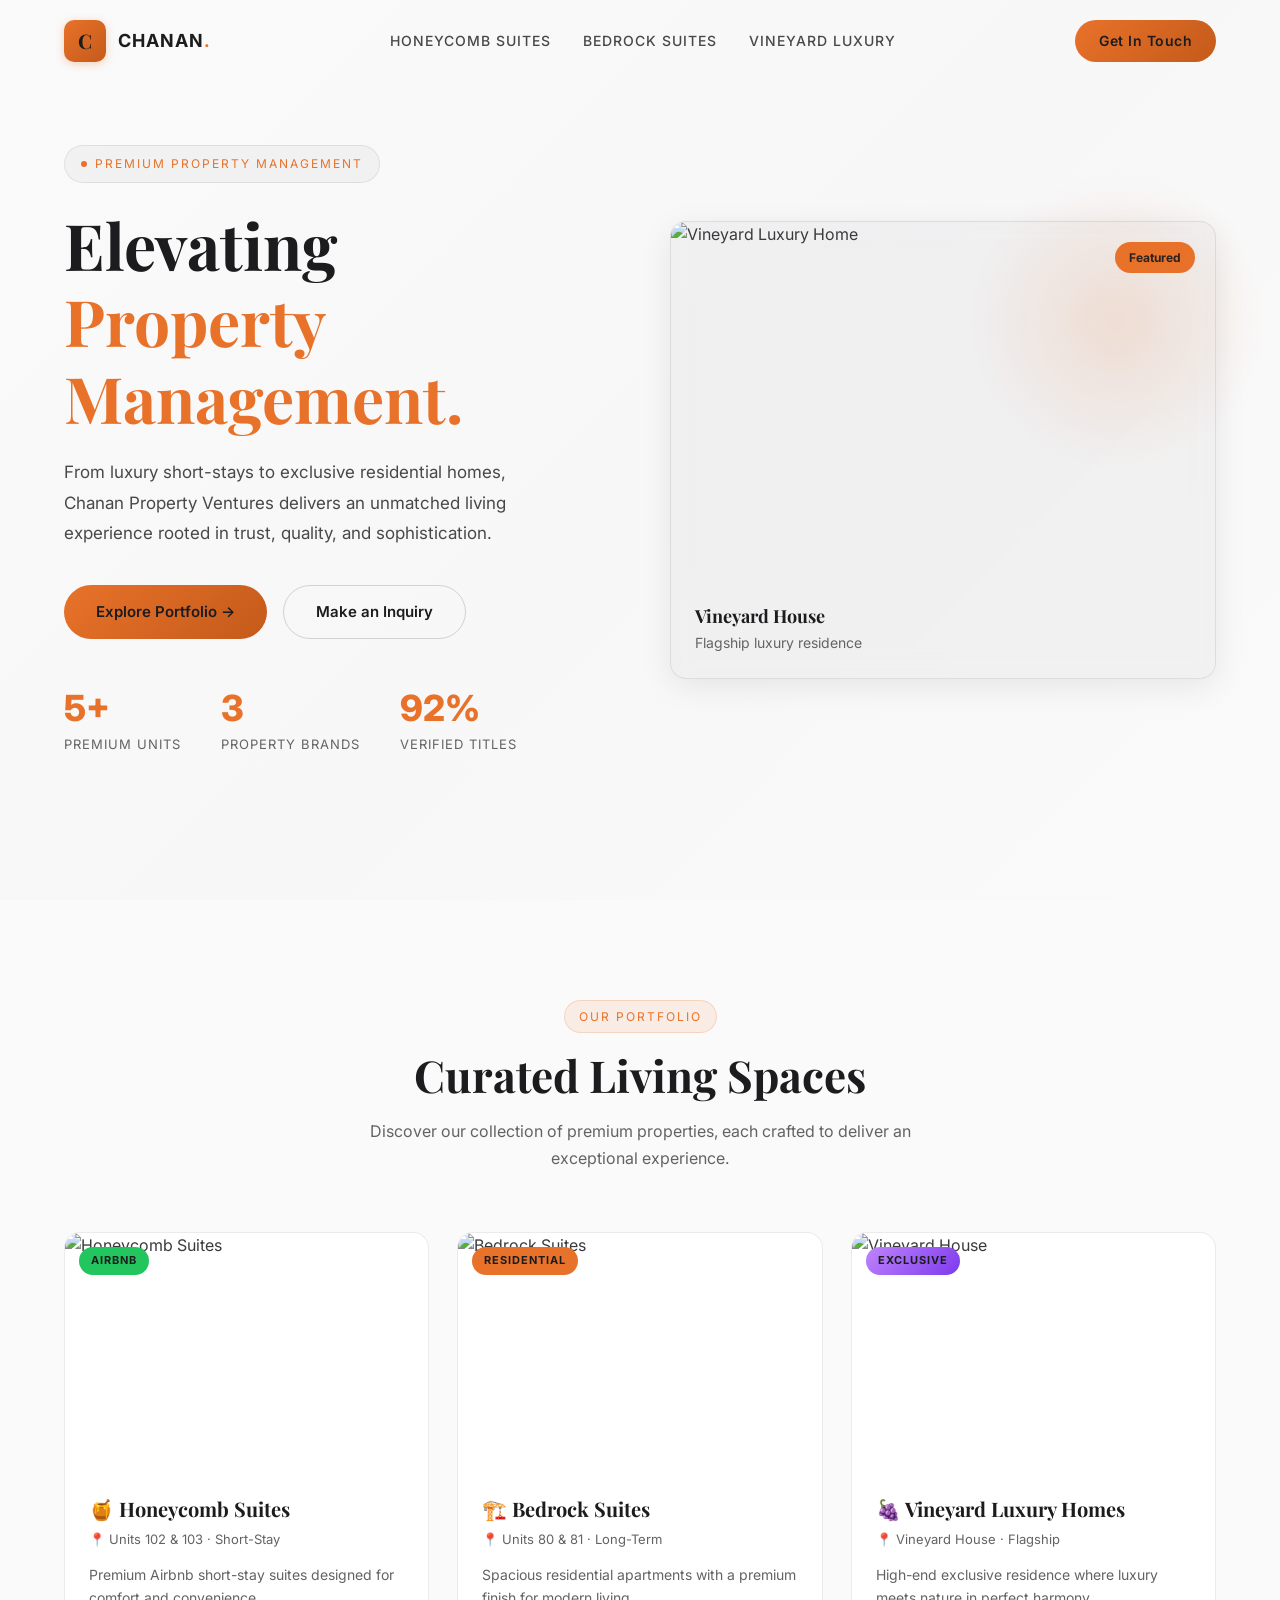
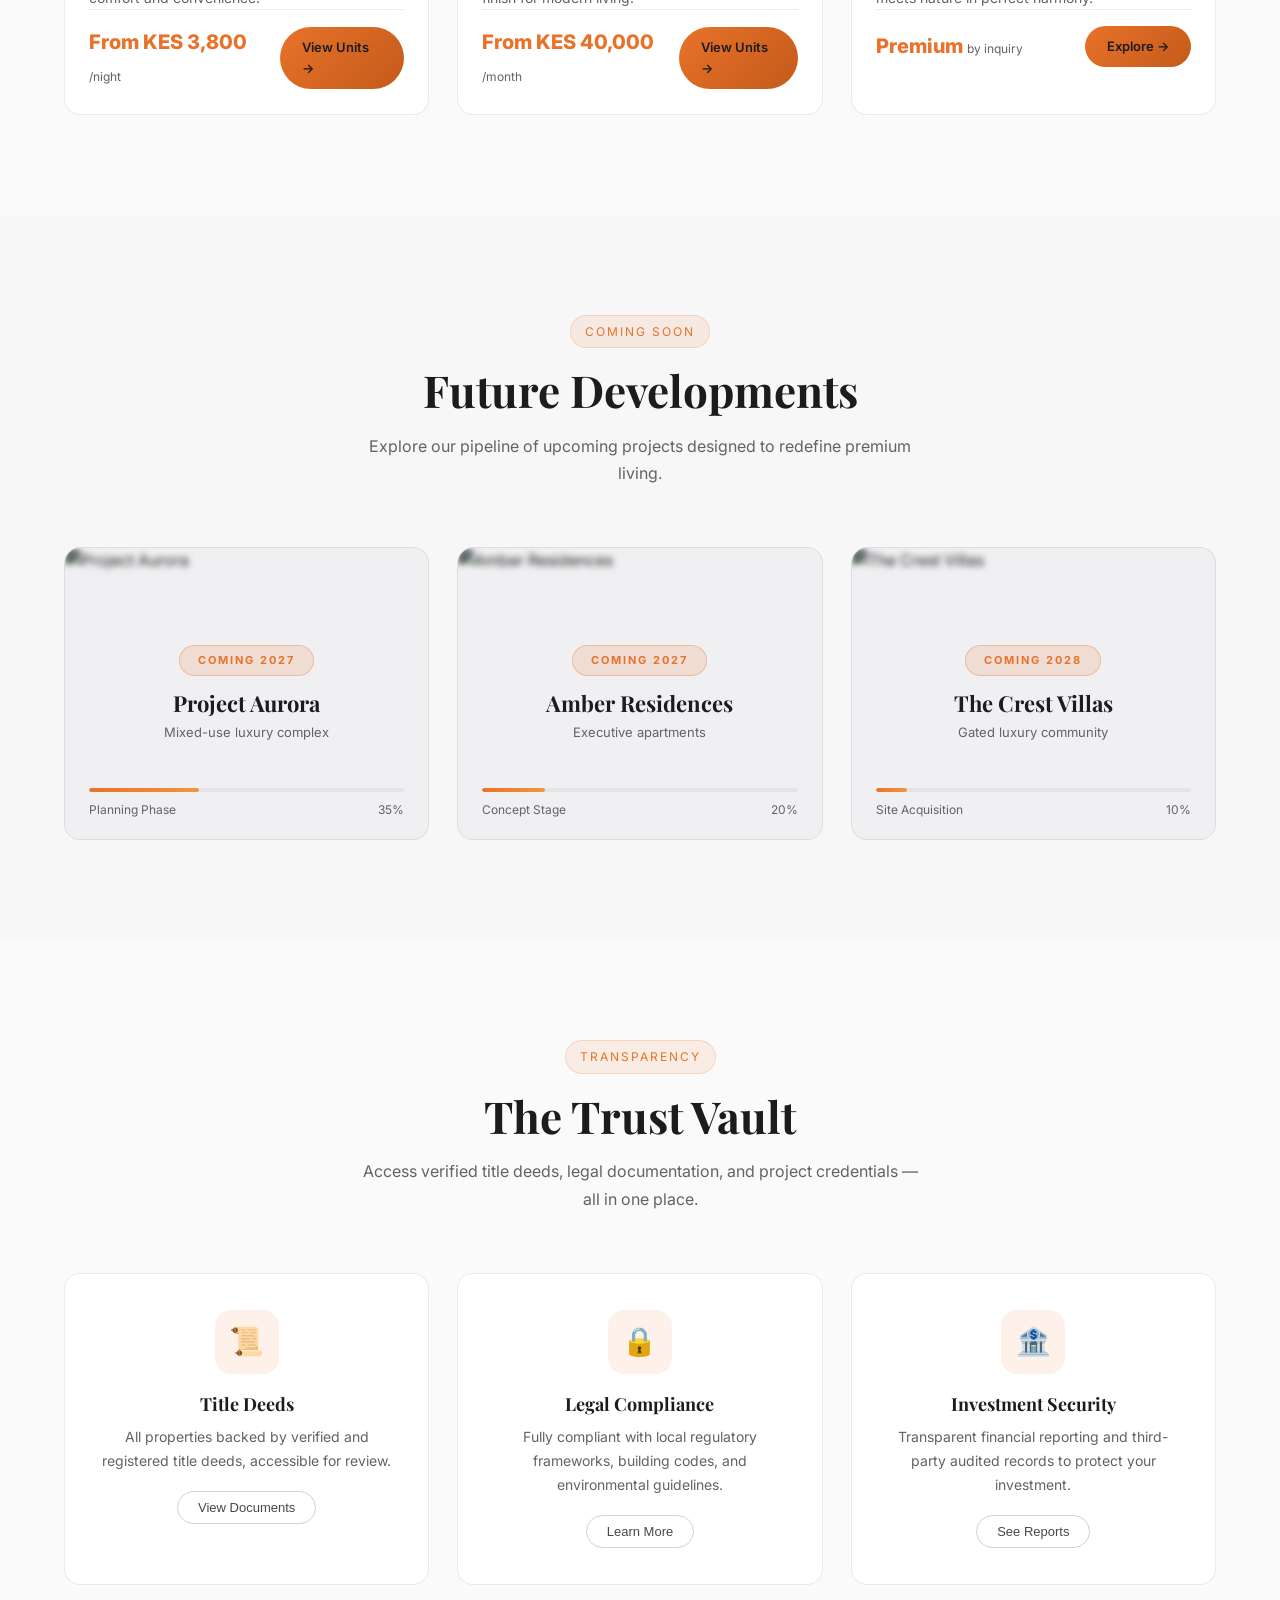
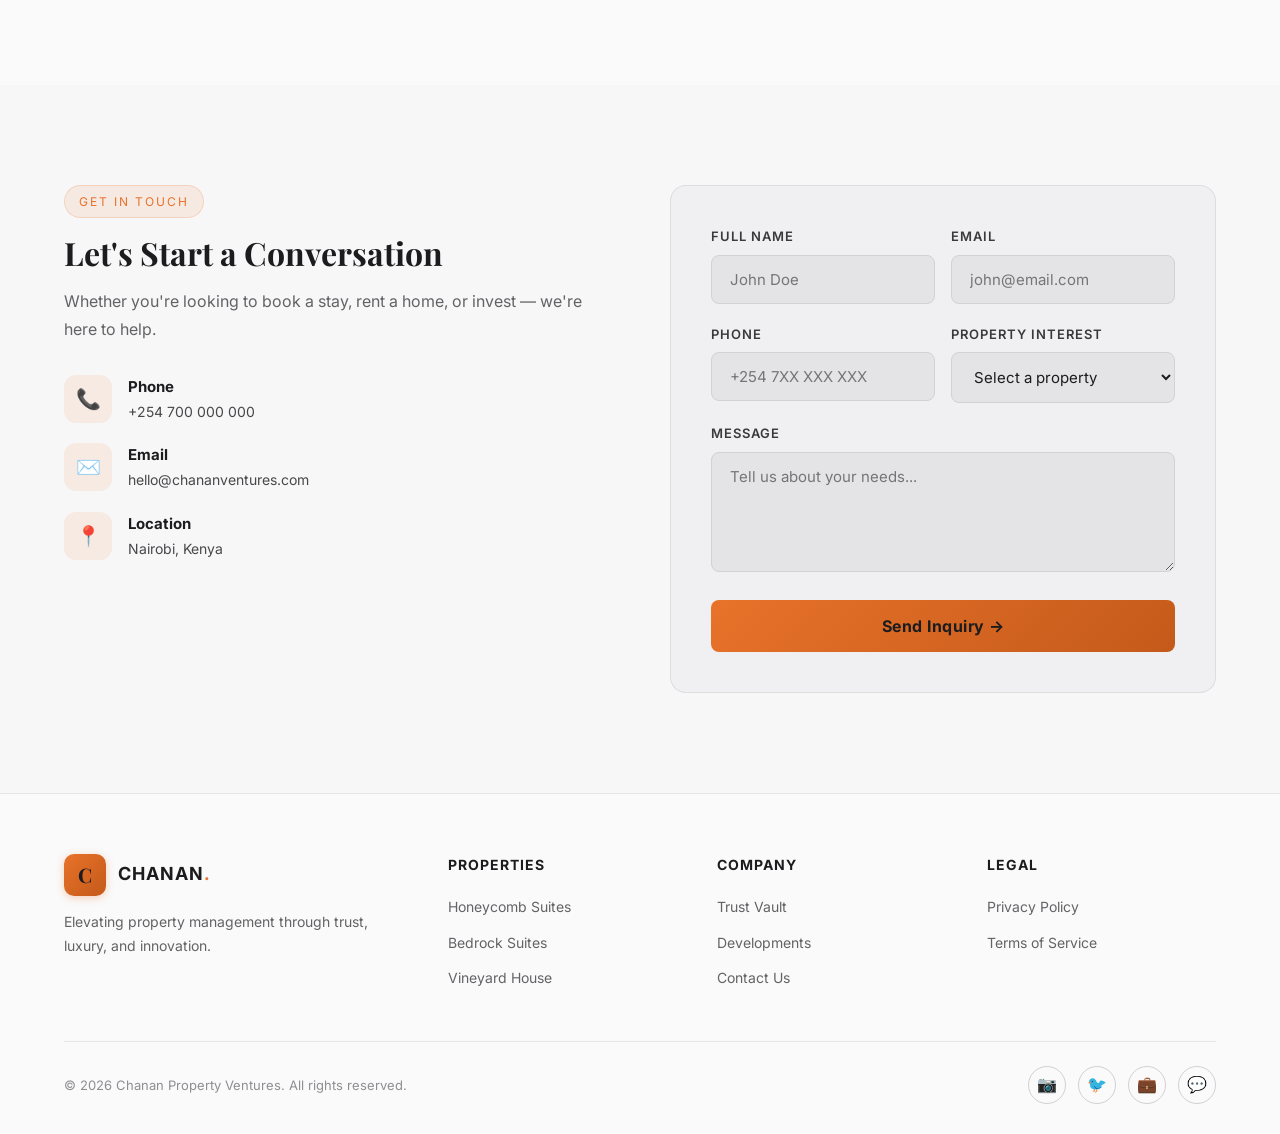
==== commit 5280658f: "the menu bar change" ====
--- a/index.html
+++ b/index.html
@@ -21,8 +21,6 @@
       <li><a href="honeycomb.html">Honeycomb Suites</a></li>
       <li><a href="bedrock.html">Bedrock Suites</a></li>
       <li><a href="vineyard.html">Vineyard Luxury</a></li>
-      <li><a href="#developments">Developments</a></li>
-      <li><a href="#trust">Trust Vault</a></li>
     </ul>
     <a href="#contact" class="nav-cta">Get In Touch</a>
     <button class="hamburger" id="hamburger" aria-label="Menu">
@@ -37,8 +35,6 @@
   <a href="honeycomb.html">Honeycomb Suites</a>
   <a href="bedrock.html">Bedrock Suites</a>
   <a href="vineyard.html">Vineyard Luxury</a>
-  <a href="#developments">Developments</a>
-  <a href="#trust">Trust Vault</a>
   <a href="#contact">Contact</a>
 </div>
 
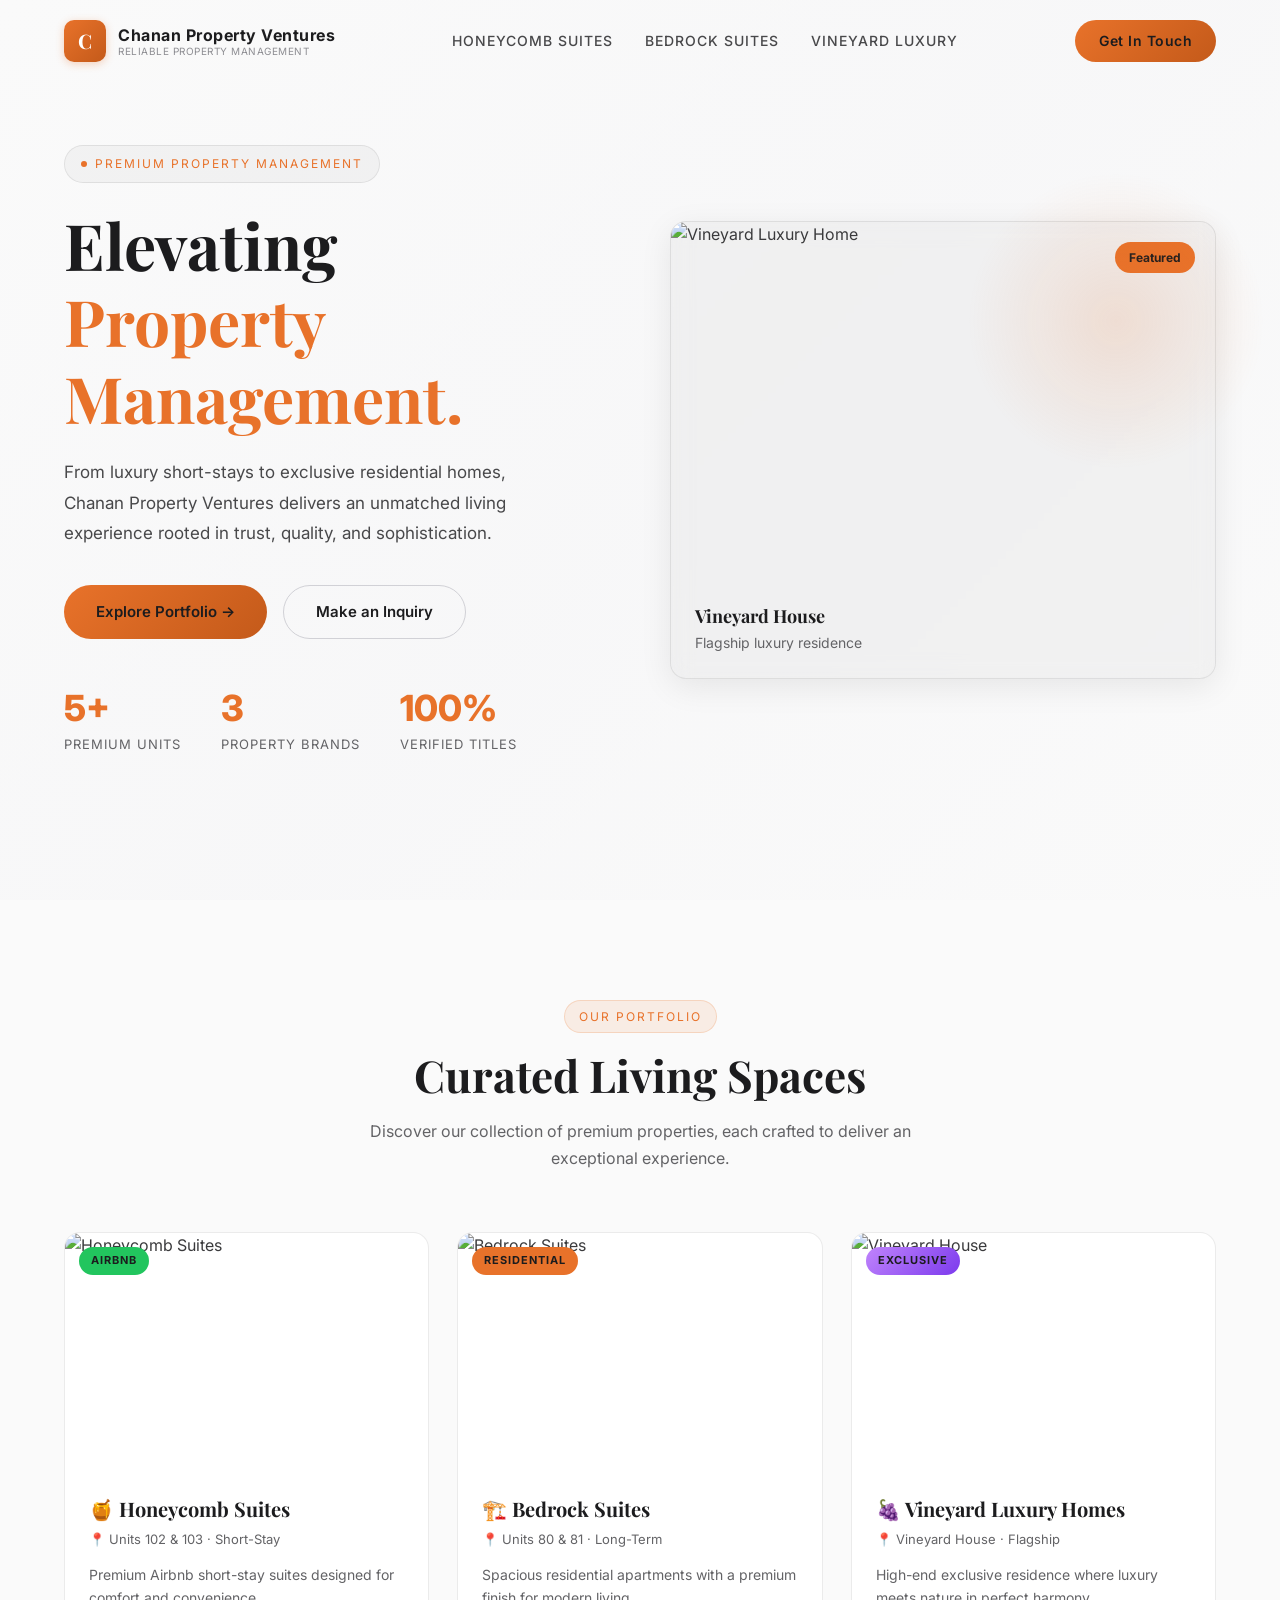
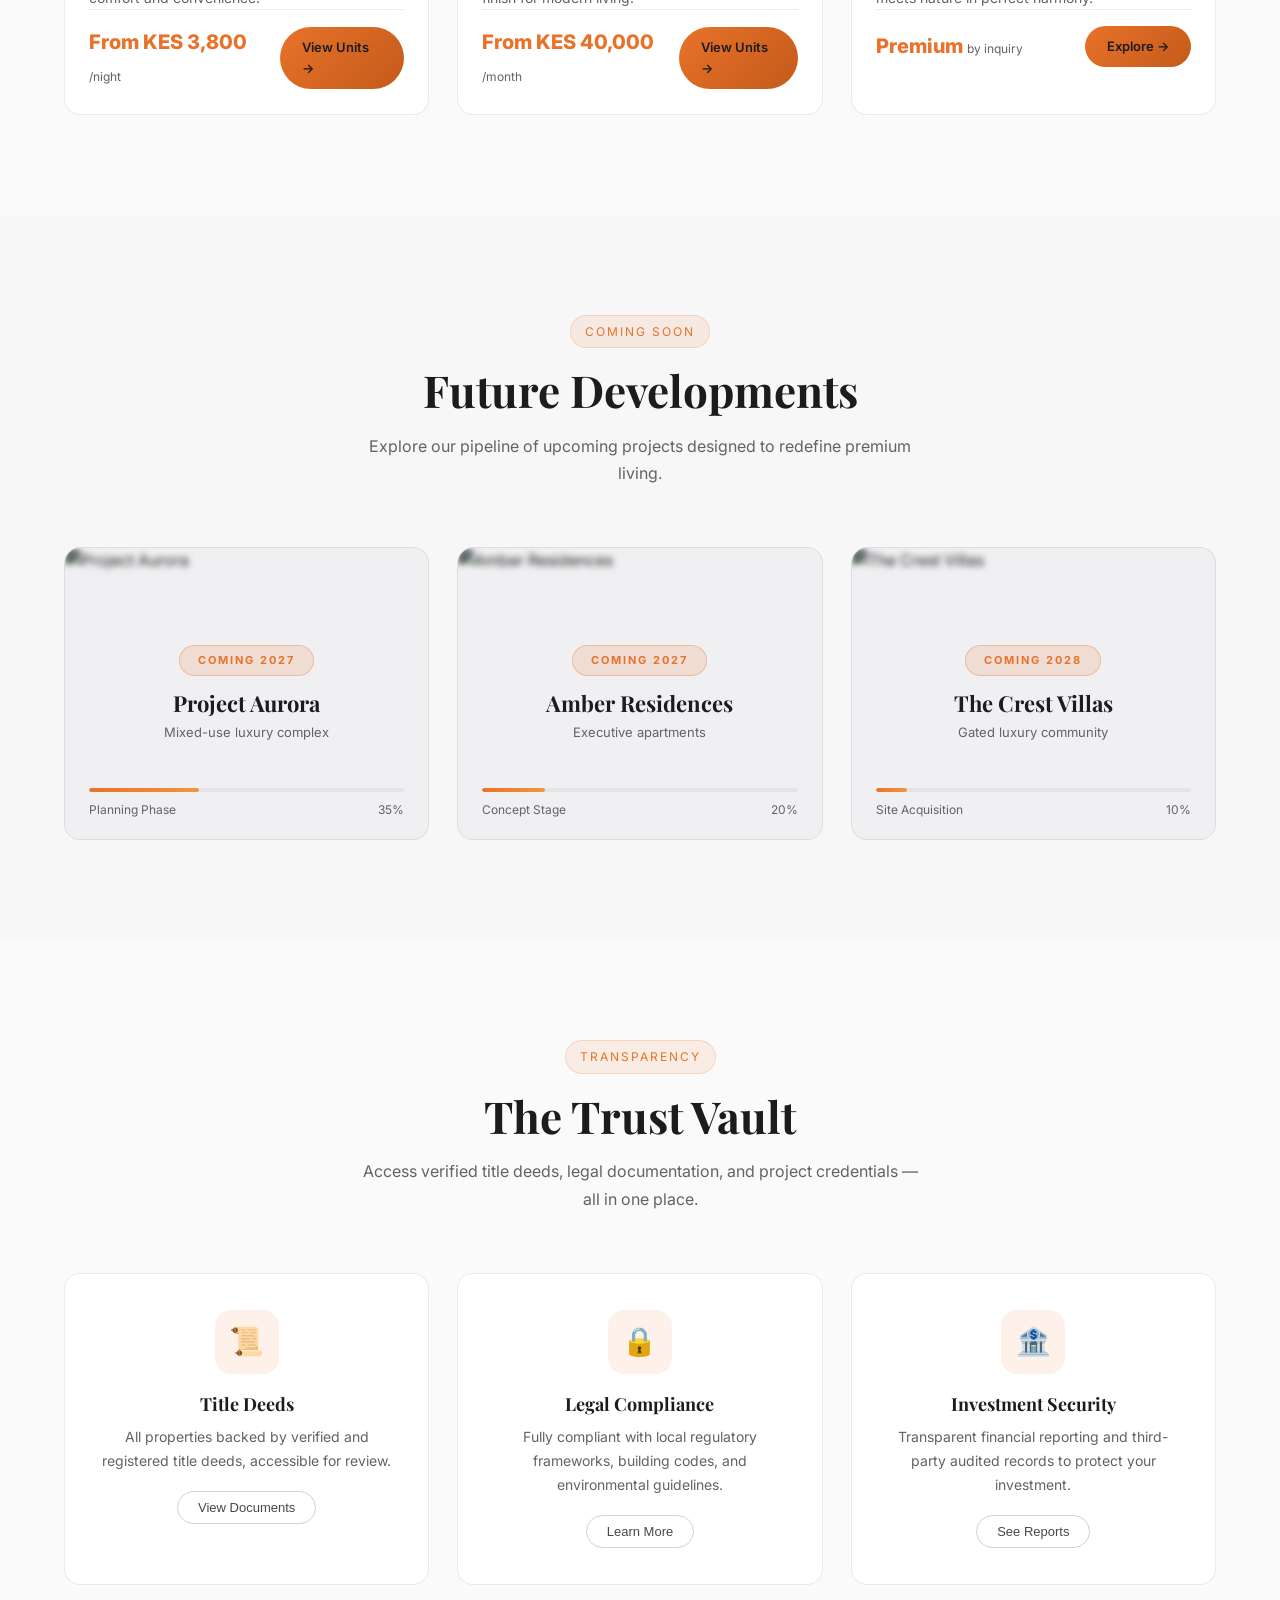
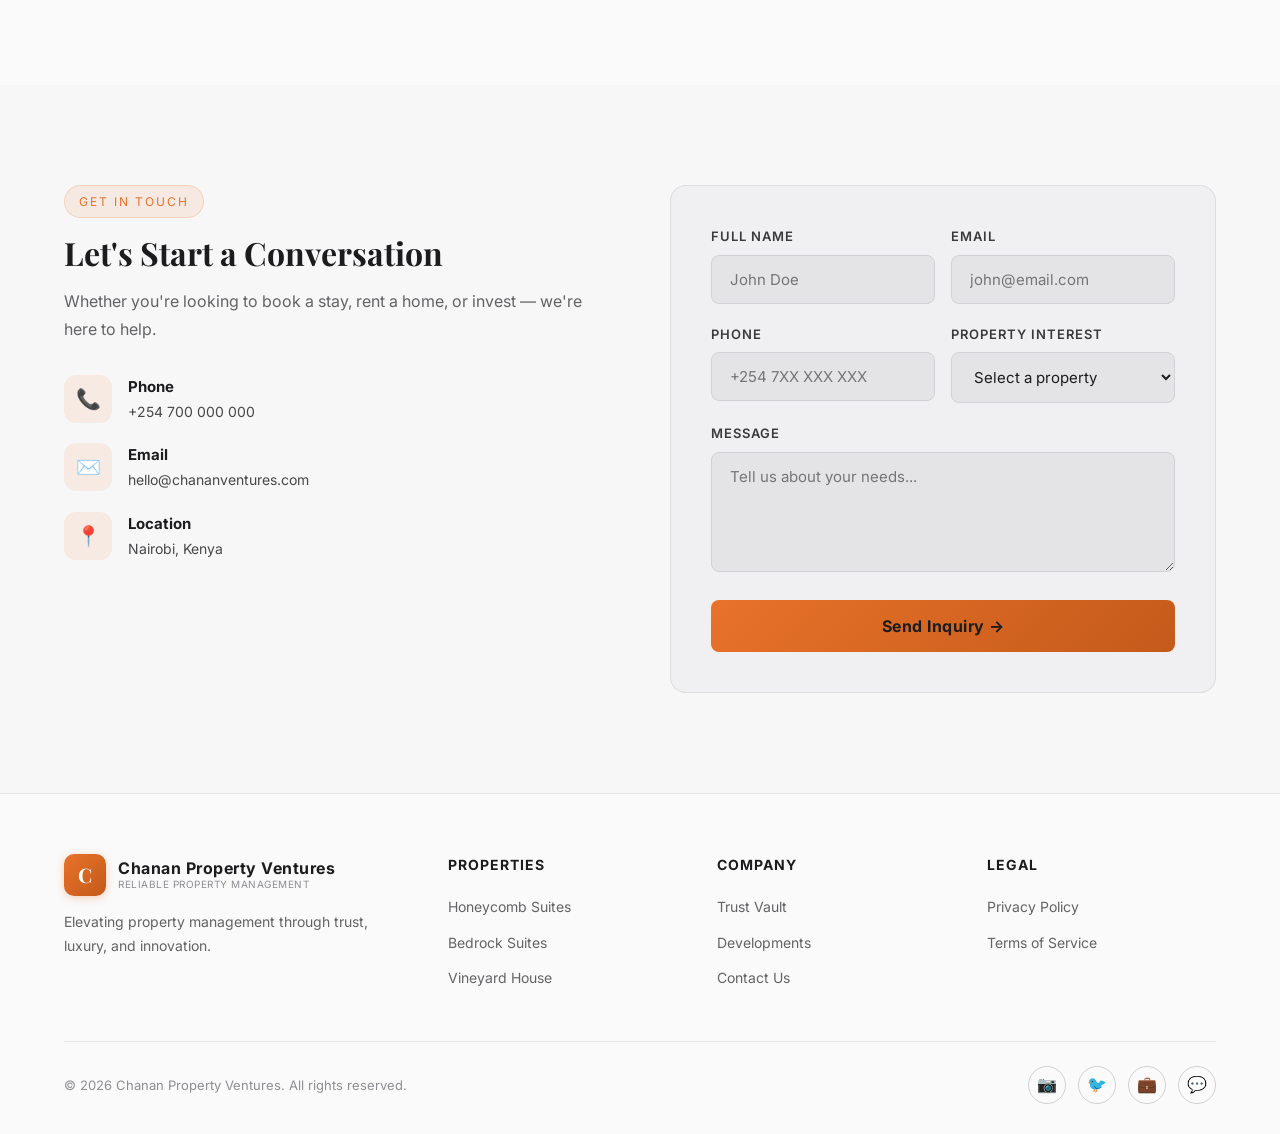
==== commit 3a27f824: "added mobile layout" ====
--- a/index.html
+++ b/index.html
@@ -15,7 +15,7 @@
   <div class="container">
     <a href="index.html" class="nav-logo">
       <div class="nav-logo-icon">C</div>
-      <div class="nav-logo-text">CHANAN<span>.</span></div>
+      <div class="nav-logo-text"><span class="nav-logo-title">Chanan Property Ventures</span><span class="nav-logo-sub">Reliable Property Management</span></div>
     </a>
     <ul class="nav-links">
       <li><a href="honeycomb.html">Honeycomb Suites</a></li>
@@ -87,7 +87,7 @@
       <h2 class="section-title">Curated Living Spaces</h2>
       <p class="section-desc">Discover our collection of premium properties, each crafted to deliver an exceptional experience.</p>
     </div>
-    <div class="property-grid" style="grid-template-columns: repeat(3, 1fr);">
+    <div class="property-grid">
       <!-- Honeycomb Card -->
       <a href="honeycomb.html" class="property-card reveal" style="text-decoration:none;">
         <div class="img-wrap">
@@ -263,7 +263,7 @@
   <div class="container">
     <div class="footer-grid">
       <div class="footer-brand">
-        <a href="index.html" class="nav-logo"><div class="nav-logo-icon">C</div><div class="nav-logo-text">CHANAN<span>.</span></div></a>
+        <a href="index.html" class="nav-logo"><div class="nav-logo-icon">C</div><div class="nav-logo-text"><span class="nav-logo-title">Chanan Property Ventures</span><span class="nav-logo-sub">Reliable Property Management</span></div></a>
         <p>Elevating property management through trust, luxury, and innovation.</p>
       </div>
       <div class="footer-col"><h5>Properties</h5><ul><li><a href="honeycomb.html">Honeycomb Suites</a></li><li><a href="bedrock.html">Bedrock Suites</a></li><li><a href="vineyard.html">Vineyard House</a></li></ul></div>
--- a/styles.css
+++ b/styles.css
@@ -58,16 +58,18 @@
   border-bottom: 1px solid var(--glass-border);
 }
 .navbar .container { display: flex; align-items: center; justify-content: space-between; }
-.nav-logo { display: flex; align-items: center; gap: 12px; }
+.nav-logo { display: flex; align-items: center; gap: 12px; text-decoration: none; }
 .nav-logo-icon {
   box-shadow: 0 2px 8px rgba(232,114,42,0.3);
   width: 42px; height: 42px;
   background: linear-gradient(135deg, var(--orange), var(--orange-dark));
   border-radius: 10px; display: flex; align-items: center; justify-content: center;
-  font-family: 'Playfair Display', serif; font-weight: 700; font-size: 20px; color: var(--white);
-}
-.nav-logo-text { font-weight: 700; font-size: 18px; color: var(--white); letter-spacing: 1px; }
-.nav-logo-text span { color: var(--orange); }
+  font-family: 'Playfair Display', serif; font-weight: 700; font-size: 20px; color: #fff; flex-shrink: 0;
+}
+.nav-logo-text { line-height: 1.2; }
+.nav-logo-title { font-weight: 700; font-size: 16px; color: var(--white); letter-spacing: 0.5px; display: block; }
+.nav-logo-title span { color: var(--orange); }
+.nav-logo-sub { font-size: 10px; color: var(--grey-500); letter-spacing: 0.5px; text-transform: uppercase; display: block; }
 .nav-links { display: flex; gap: 32px; list-style: none; }
 .nav-links a {
   font-size: 14px; font-weight: 500; color: var(--grey-300);
@@ -349,19 +351,60 @@
   .dev-grid { grid-template-columns: 1fr 1fr; }
   .trust-grid { grid-template-columns: 1fr 1fr; }
   .footer-grid { grid-template-columns: 1fr 1fr; }
+  .contact-grid { grid-template-columns: 1fr; }
 }
 @media (max-width: 768px) {
   .nav-links, .nav-cta { display: none; }
   .hamburger { display: flex; }
-  .hero-stats { gap: 24px; flex-wrap: wrap; }
-  .property-grid { grid-template-columns: 1fr; }
-  .dev-grid { grid-template-columns: 1fr; }
+  .navbar { padding: 14px 0; }
+  .navbar.scrolled { padding: 10px 0; }
+  .nav-logo-icon { width: 36px; height: 36px; font-size: 17px; }
+  .nav-logo-title { font-size: 14px; }
+  .nav-logo-sub { font-size: 9px; }
+  .hero { min-height: 85vh; }
+  .hero h1 { font-size: clamp(28px, 7vw, 42px); }
+  .hero-desc { font-size: 15px; }
+  .hero-stats { gap: 20px; flex-wrap: wrap; }
+  .hero-stats .stat-item h3 { font-size: 28px; }
+  .hero-btns { flex-direction: column; }
+  .btn-primary, .btn-outline { width: 100%; text-align: center; justify-content: center; }
+  .property-grid { 
+    display: flex; 
+    flex-wrap: nowrap; 
+    overflow-x: auto; 
+    scroll-snap-type: x mandatory;
+    gap: 16px;
+    padding-bottom: 24px; /* Space for scrollbar */
+    -webkit-overflow-scrolling: touch;
+    scrollbar-width: none; /* Hide scrollbar for Firefox */
+  }
+  .property-grid::-webkit-scrollbar {
+    display: none; /* Hide scrollbar for Chrome/Safari/Edge */
+  }
+  .property-card {
+    flex: 0 0 85%; /* Make cards take 85% width so the next one peaks out */
+    scroll-snap-align: start;
+  }
   .trust-grid { grid-template-columns: 1fr; }
-  .contact-grid { grid-template-columns: 1fr; }
   .form-row { grid-template-columns: 1fr; }
   .footer-grid { grid-template-columns: 1fr; gap: 30px; }
   .footer-bottom { flex-direction: column; gap: 16px; text-align: center; }
-  section { padding: 60px 0; }
+  section { padding: 50px 0; }
+  .section-title { font-size: clamp(24px, 6vw, 36px); }
+  .section-header { margin-bottom: 40px; }
+  .contact-form { padding: 24px; }
+  .container { padding: 0 16px; }
+}
+@media (max-width: 480px) {
+  .hero { min-height: 80vh; }
+  .hero h1 { font-size: 28px; }
+  .hero-tag { font-size: 10px; padding: 6px 12px; }
+  .hero-stats { gap: 16px; }
+  .hero-stats .stat-item h3 { font-size: 24px; }
+  .hero-stats .stat-item p { font-size: 11px; }
+  .property-card img { height: 200px; }
+  .trust-card { padding: 24px; }
+  .nav-logo-sub { display: none; }
 }
 
 /* ===== SCROLL ANIMATIONS ===== */
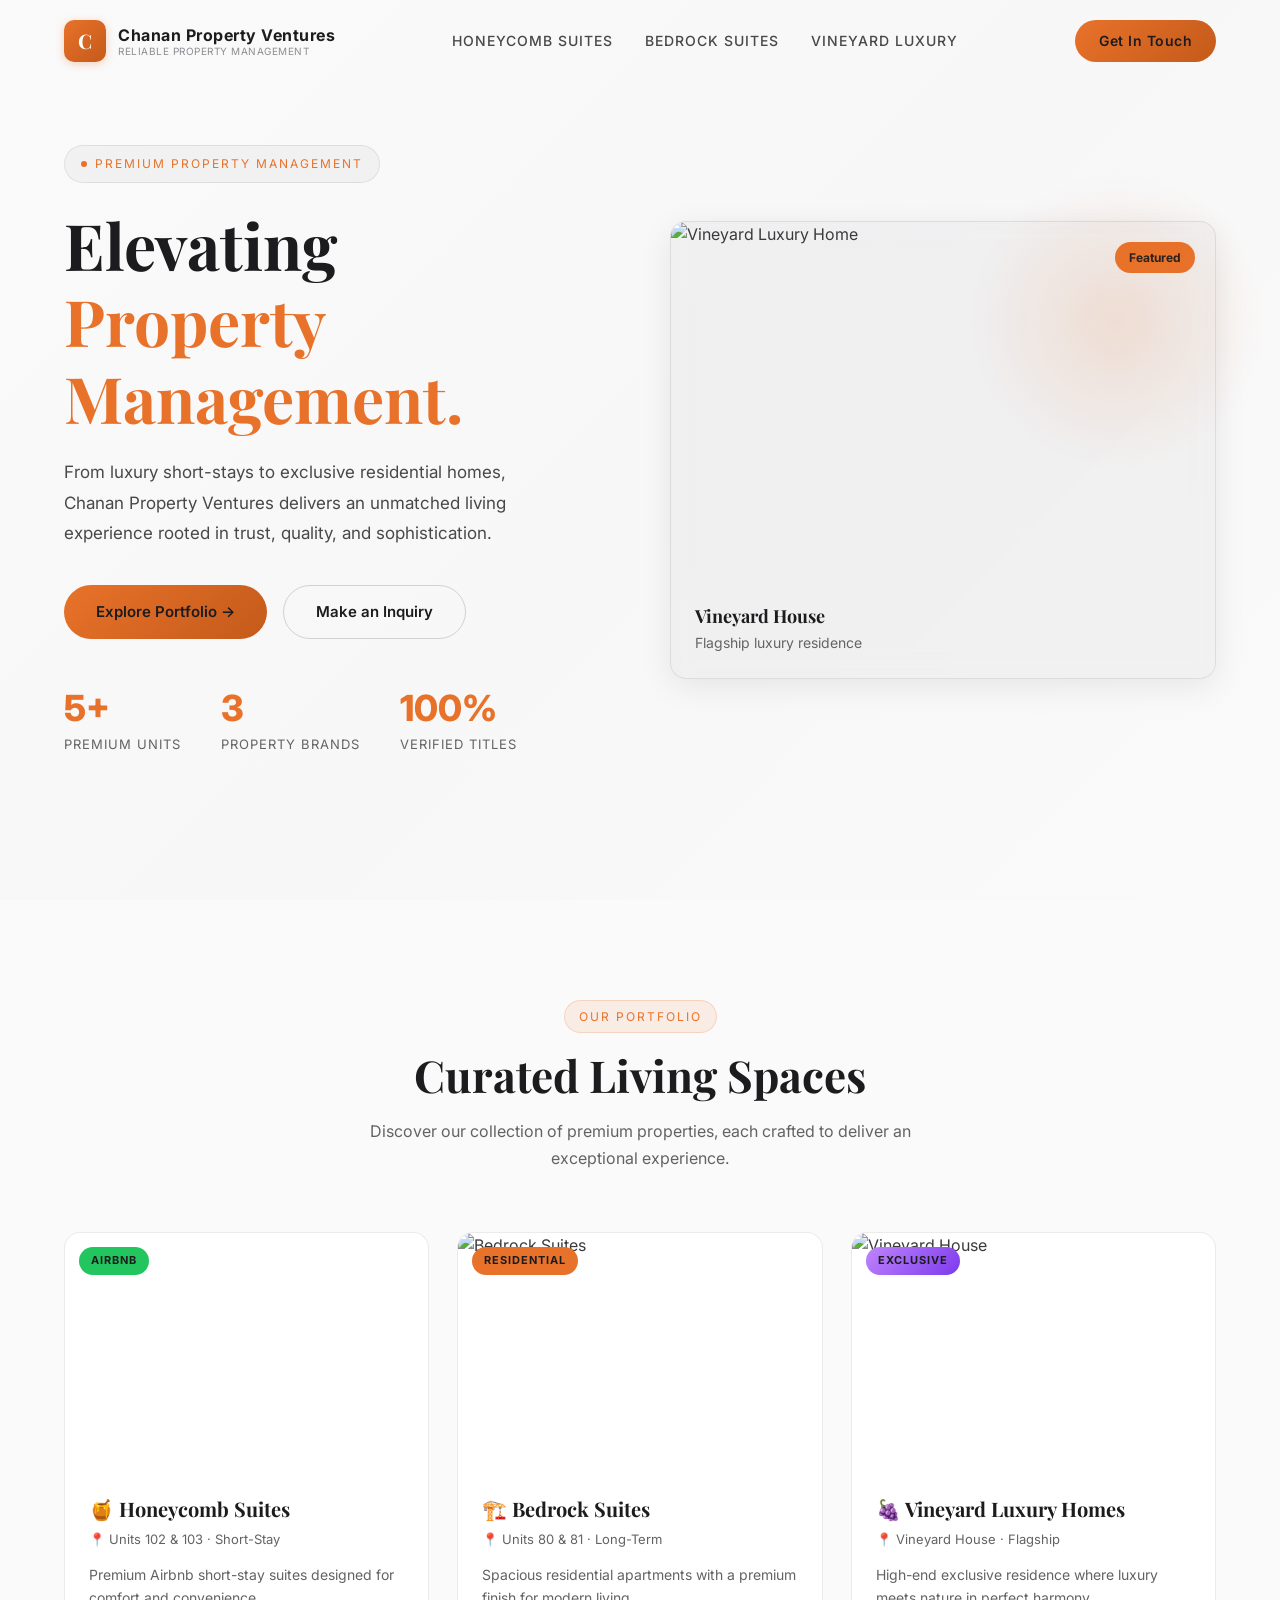
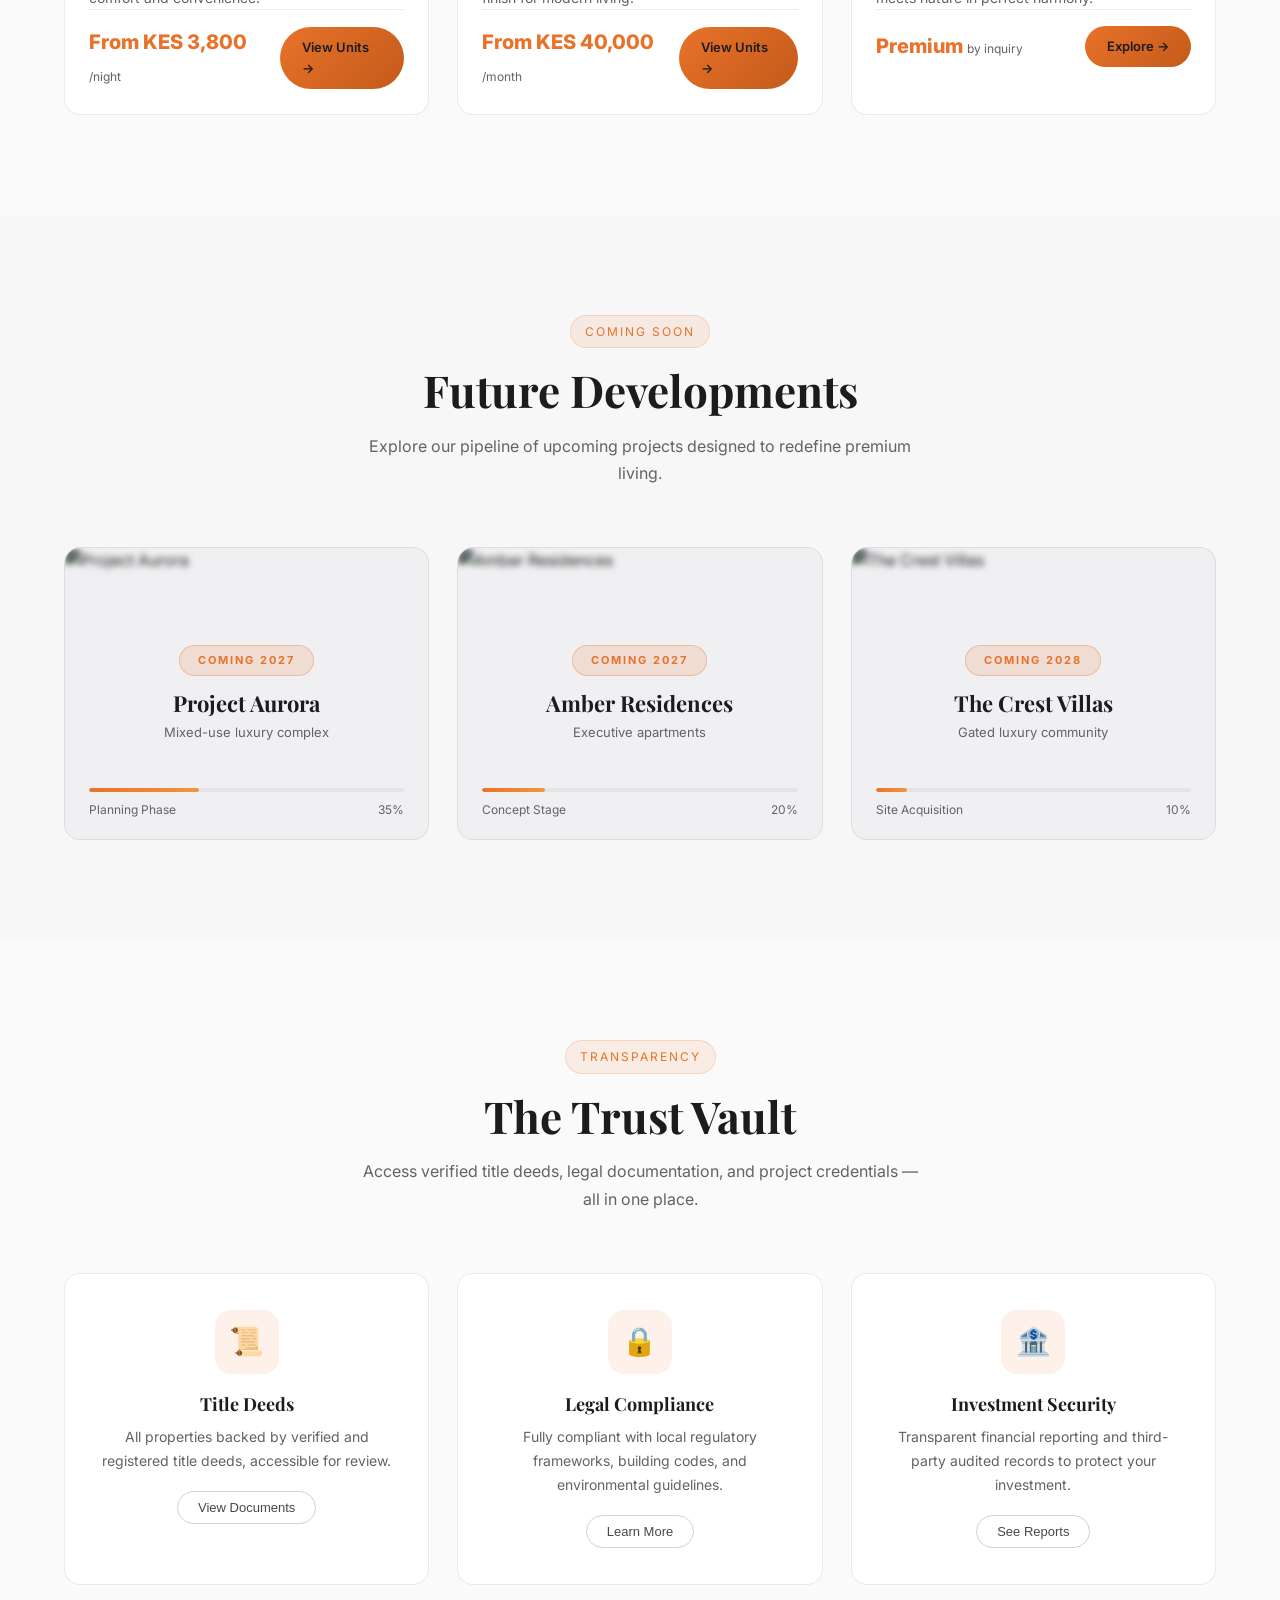
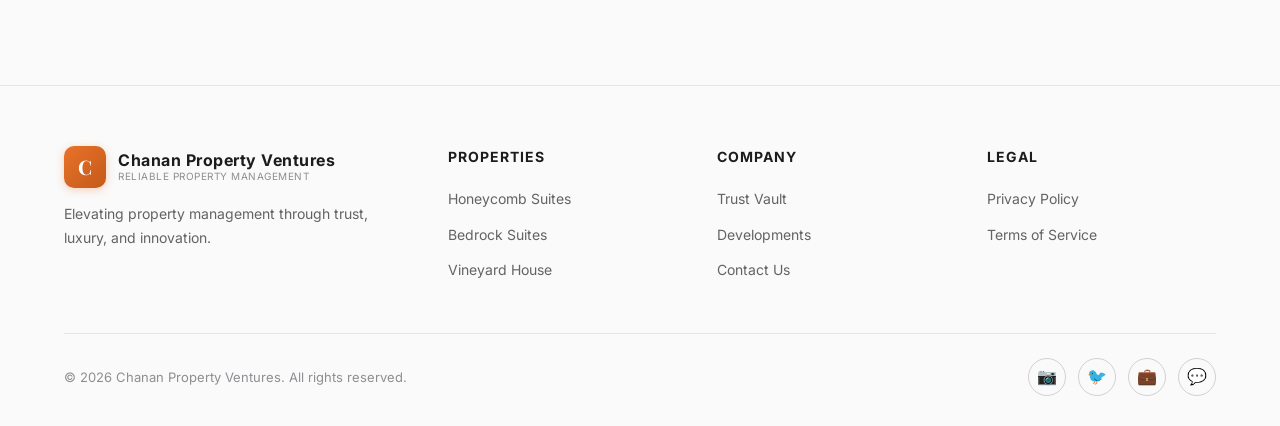
==== commit 29ec362b: "images addition" ====
--- a/index.html
+++ b/index.html
@@ -7,6 +7,46 @@
   <meta name="description" content="Chanan Property Ventures — Premium property management offering luxury suites, residential units, and exclusive homes.">
   <link rel="stylesheet" href="styles.css">
   <link rel="icon" href="data:image/svg+xml,<svg xmlns='http://www.w3.org/2000/svg' viewBox='0 0 100 100'><rect rx='16' width='100' height='100' fill='%23E8722A'/><text x='50' y='68' font-size='56' text-anchor='middle' fill='white' font-family='serif' font-weight='bold'>C</text></svg>">
+  <style>
+    .card-slider { position: relative; width: 100%; height: 100%; }
+    .card-slide {
+      position: absolute; top: 0; left: 0; width: 100%; height: 100%;
+      opacity: 0; animation: cardFade 50s infinite linear; pointer-events: none;
+    }
+    .card-slide:nth-child(1) { position: relative; pointer-events: auto; }
+    .card-slide:nth-child(1) { animation-delay: 0s; }
+    .card-slide:nth-child(2) { animation-delay: 5s; }
+    .card-slide:nth-child(3) { animation-delay: 10s; }
+    .card-slide:nth-child(4) { animation-delay: 15s; }
+    .card-slide:nth-child(5) { animation-delay: 20s; }
+    .card-slide:nth-child(6) { animation-delay: 25s; }
+    .card-slide:nth-child(7) { animation-delay: 30s; }
+    .card-slide:nth-child(8) { animation-delay: 35s; }
+    .card-slide:nth-child(9) { animation-delay: 40s; }
+    .card-slide:nth-child(10) { animation-delay: 45s; }
+    @keyframes cardFade {
+      0% { opacity: 0; transform: scale(1); }
+      2% { opacity: 1; transform: scale(1.02); }
+      10% { opacity: 1; transform: scale(1.08); }
+      12% { opacity: 0; transform: scale(1.1); }
+      100% { opacity: 0; transform: scale(1.1); }
+    }
+    .hero-slider-bg { position: absolute; inset: 0; z-index: 0; }
+    .hero-slide { position: absolute; inset: 0; background-size: cover; background-position: center; opacity: 0; animation: heroFade 30s infinite linear; }
+    .hero-slide:nth-child(1) { animation-delay: 0s; }
+    .hero-slide:nth-child(2) { animation-delay: 6s; }
+    .hero-slide:nth-child(3) { animation-delay: 12s; }
+    .hero-slide:nth-child(4) { animation-delay: 18s; }
+    .hero-slide:nth-child(5) { animation-delay: 24s; }
+    @keyframes heroFade {
+      0% { opacity: 0; transform: scale(1); }
+      3% { opacity: 1; transform: scale(1.01); }
+      20% { opacity: 1; transform: scale(1.05); }
+      23% { opacity: 0; transform: scale(1.06); }
+      100% { opacity: 0; transform: scale(1.06); }
+    }
+    .hero-bg-overlay { position: absolute; inset: 0; z-index: 0; background: linear-gradient(135deg, rgba(250,250,250,0.90) 0%, rgba(247,247,248,0.80) 50%, rgba(250,250,250,0.93) 100%); }
+  </style>
 </head>
 <body>
 
@@ -22,7 +62,7 @@
       <li><a href="bedrock.html">Bedrock Suites</a></li>
       <li><a href="vineyard.html">Vineyard Luxury</a></li>
     </ul>
-    <a href="#contact" class="nav-cta">Get In Touch</a>
+    <a href="contact.html" class="nav-cta">Get In Touch</a>
     <button class="hamburger" id="hamburger" aria-label="Menu">
       <span></span><span></span><span></span>
     </button>
@@ -35,12 +75,19 @@
   <a href="honeycomb.html">Honeycomb Suites</a>
   <a href="bedrock.html">Bedrock Suites</a>
   <a href="vineyard.html">Vineyard Luxury</a>
-  <a href="#contact">Contact</a>
+  <a href="contact.html">Contact</a>
 </div>
 
 <!-- HERO -->
 <section class="hero" id="hero">
-  <div class="hero-bg"></div>
+  <div class="hero-slider-bg">
+    <div class="hero-slide" style="background-image: url('images/USE%20THIS%20.jpg')"></div>
+    <div class="hero-slide" style="background-image: url('images/DSC_0143.jpg')"></div>
+    <div class="hero-slide" style="background-image: url('images/DSC_0064.jpg')"></div>
+    <div class="hero-slide" style="background-image: url('images/DSC_0080.jpg')"></div>
+    <div class="hero-slide" style="background-image: url('images/DSC_0059.jpg')"></div>
+  </div>
+  <div class="hero-bg-overlay"></div>
   <div class="container">
     <div class="hero-content">
       <div class="hero-tag"><span class="dot"></span> Premium Property Management</div>
@@ -48,7 +95,7 @@
       <p class="hero-desc">From luxury short-stays to exclusive residential homes, Chanan Property Ventures delivers an unmatched living experience rooted in trust, quality, and sophistication.</p>
       <div class="hero-btns">
         <a href="#portfolio" class="btn-primary">Explore Portfolio →</a>
-        <a href="#contact" class="btn-outline">Make an Inquiry</a>
+        <a href="contact.html" class="btn-outline">Make an Inquiry</a>
       </div>
       <div class="hero-stats">
         <div class="stat-item">
@@ -92,7 +139,18 @@
       <a href="honeycomb.html" class="property-card reveal" style="text-decoration:none;">
         <div class="img-wrap">
           <span class="badge badge-available">Airbnb</span>
-          <img src="https://images.unsplash.com/photo-1631049307264-da0ec9d70304?w=600&q=80" alt="Honeycomb Suites">
+          <div class="card-slider">
+            <img class="card-slide" src="images/USE%20THIS%20.jpg" alt="Honeycomb Suites">
+            <img class="card-slide" src="images/DSC_0059.jpg" alt="Honeycomb Suites">
+            <img class="card-slide" src="images/DSC_0060.jpg" alt="Honeycomb Suites">
+            <img class="card-slide" src="images/DSC_0062.jpg" alt="Honeycomb Suites">
+            <img class="card-slide" src="images/DSC_0064.jpg" alt="Honeycomb Suites">
+            <img class="card-slide" src="images/DSC_0075.jpg" alt="Honeycomb Suites">
+            <img class="card-slide" src="images/DSC_0080.jpg" alt="Honeycomb Suites">
+            <img class="card-slide" src="images/DSC_0082.jpg" alt="Honeycomb Suites">
+            <img class="card-slide" src="images/DSC_0083.jpg" alt="Honeycomb Suites">
+            <img class="card-slide" src="images/DSC_0143.jpg" alt="Honeycomb Suites">
+          </div>
         </div>
         <div class="property-card-body">
           <h4>🍯 Honeycomb Suites</h4>
@@ -220,44 +278,6 @@
   </div>
 </section>
 
-<!-- CONTACT -->
-<section id="contact">
-  <div class="container">
-    <div class="contact-grid">
-      <div class="contact-info reveal">
-        <span class="section-tag">Get In Touch</span>
-        <h3>Let's Start a Conversation</h3>
-        <p>Whether you're looking to book a stay, rent a home, or invest — we're here to help.</p>
-        <div class="contact-detail"><div class="icon">📞</div><div><strong>Phone</strong><p>+254 700 000 000</p></div></div>
-        <div class="contact-detail"><div class="icon">✉️</div><div><strong>Email</strong><p>hello@chananventures.com</p></div></div>
-        <div class="contact-detail"><div class="icon">📍</div><div><strong>Location</strong><p>Nairobi, Kenya</p></div></div>
-      </div>
-      <form class="contact-form reveal" id="inquiryForm">
-        <div class="form-row">
-          <div class="form-group"><label for="name">Full Name</label><input type="text" id="name" placeholder="John Doe" required></div>
-          <div class="form-group"><label for="email">Email</label><input type="email" id="email" placeholder="john@email.com" required></div>
-        </div>
-        <div class="form-row">
-          <div class="form-group"><label for="phone">Phone</label><input type="tel" id="phone" placeholder="+254 7XX XXX XXX"></div>
-          <div class="form-group"><label for="property">Property Interest</label>
-            <select id="property">
-              <option value="">Select a property</option>
-              <option>Honeycomb Suite 102</option>
-              <option>Honeycomb Suite 103</option>
-              <option>Bedrock Suite 80</option>
-              <option>Bedrock Suite 81</option>
-              <option>Vineyard House</option>
-              <option>Investment Inquiry</option>
-            </select>
-          </div>
-        </div>
-        <div class="form-group"><label for="message">Message</label><textarea id="message" placeholder="Tell us about your needs..."></textarea></div>
-        <button type="submit" class="btn-submit">Send Inquiry →</button>
-      </form>
-    </div>
-  </div>
-</section>
-
 <!-- FOOTER -->
 <footer class="footer">
   <div class="container">
@@ -267,7 +287,7 @@
         <p>Elevating property management through trust, luxury, and innovation.</p>
       </div>
       <div class="footer-col"><h5>Properties</h5><ul><li><a href="honeycomb.html">Honeycomb Suites</a></li><li><a href="bedrock.html">Bedrock Suites</a></li><li><a href="vineyard.html">Vineyard House</a></li></ul></div>
-      <div class="footer-col"><h5>Company</h5><ul><li><a href="#trust">Trust Vault</a></li><li><a href="#developments">Developments</a></li><li><a href="#contact">Contact Us</a></li></ul></div>
+      <div class="footer-col"><h5>Company</h5><ul><li><a href="#trust">Trust Vault</a></li><li><a href="#developments">Developments</a></li><li><a href="contact.html">Contact Us</a></li></ul></div>
       <div class="footer-col"><h5>Legal</h5><ul><li><a href="#">Privacy Policy</a></li><li><a href="#">Terms of Service</a></li></ul></div>
     </div>
     <div class="footer-bottom">
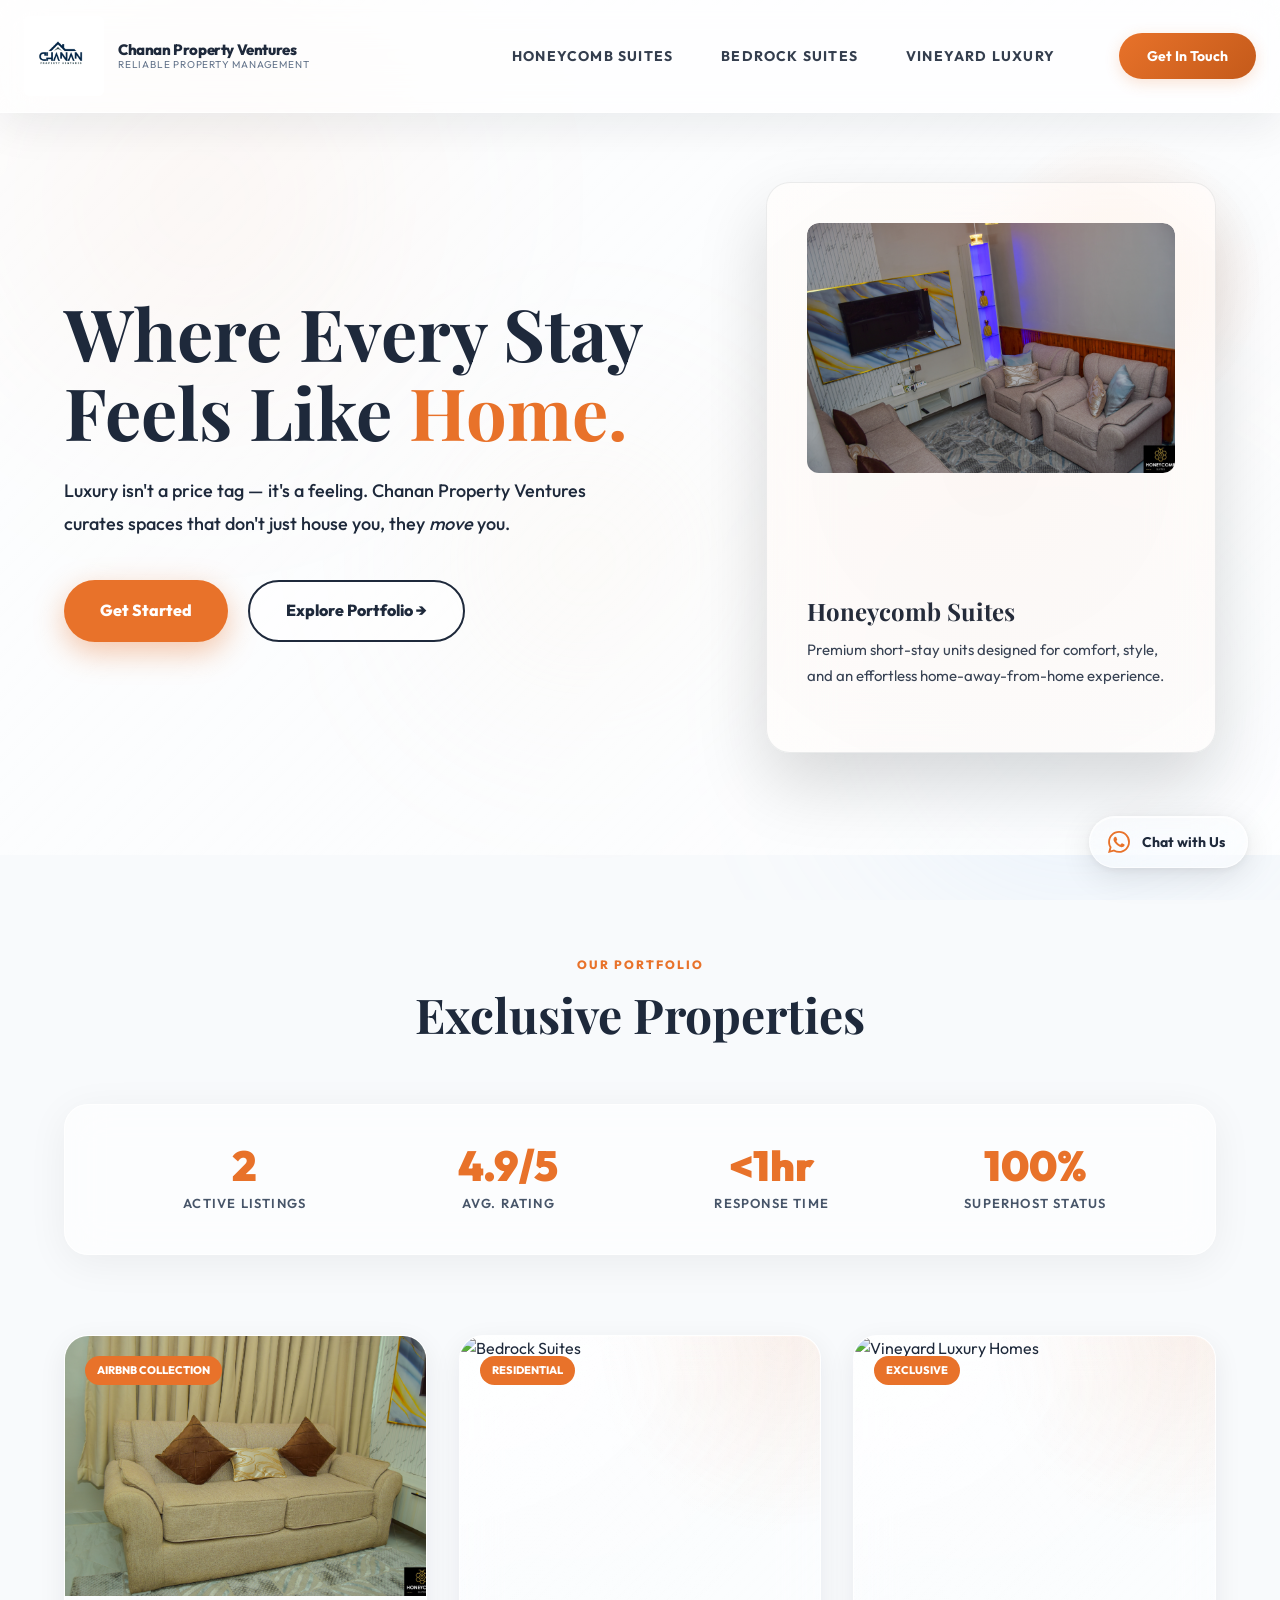
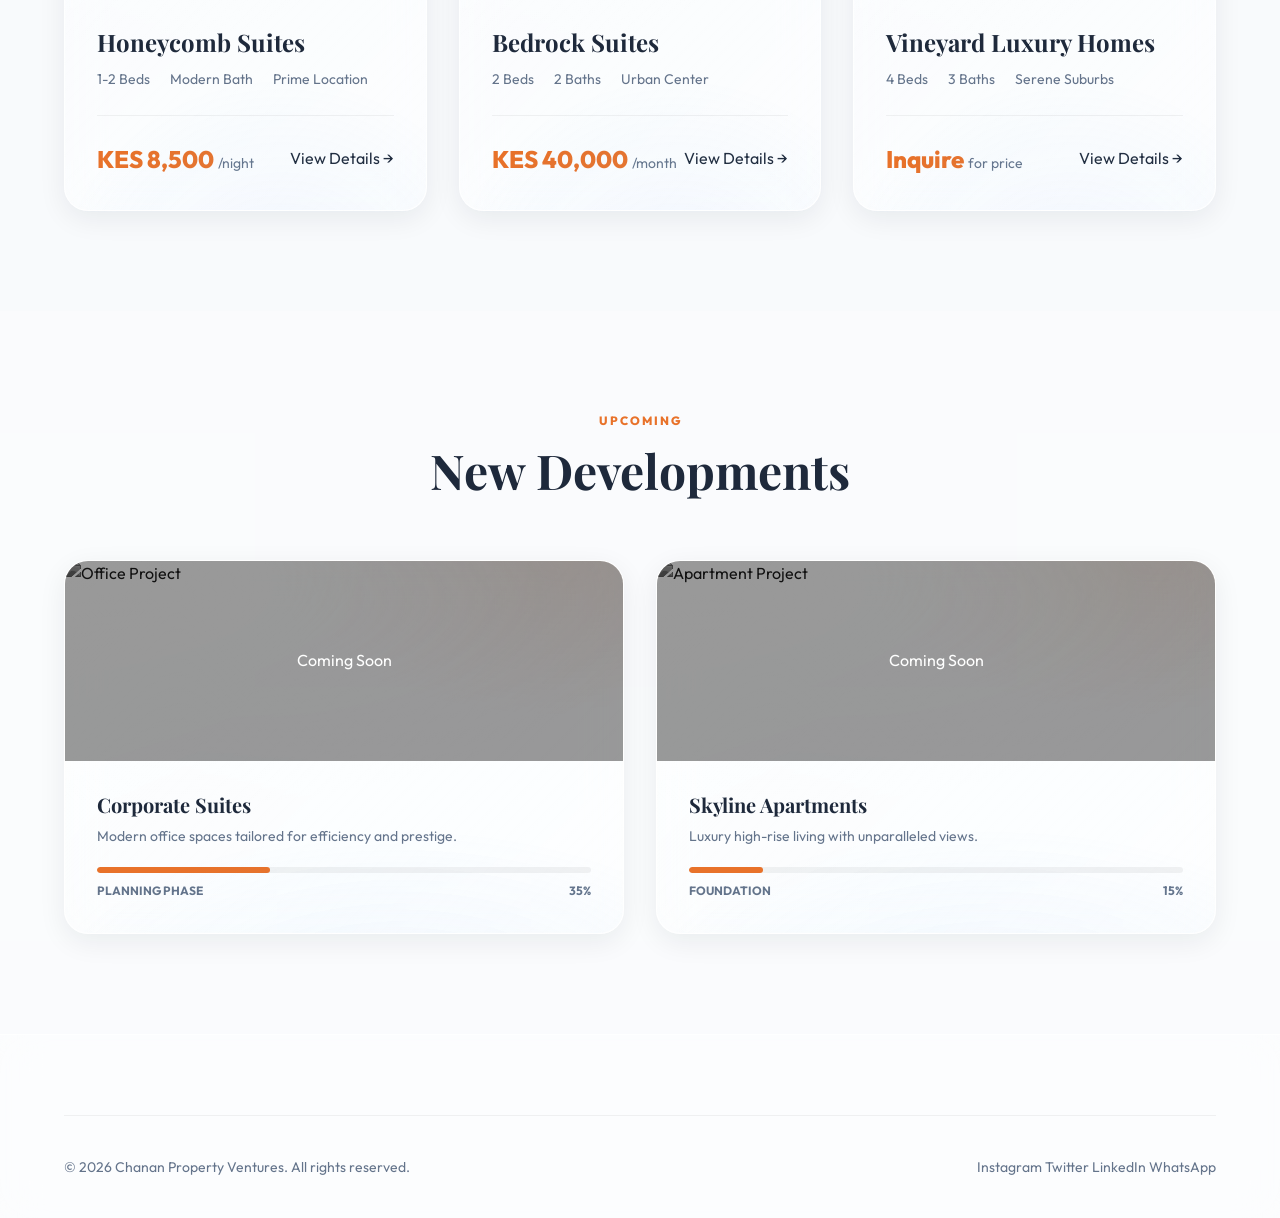
==== commit 535a61c4: "including logos" ====
--- a/index.html
+++ b/index.html
@@ -3,34 +3,11 @@
 <head>
   <meta charset="UTF-8">
   <meta name="viewport" content="width=device-width, initial-scale=1.0">
-  <title>Chanan Property Ventures | Elevating Property Management</title>
+  <title>Chanan Property Ventures | Premium Property Management</title>
   <meta name="description" content="Chanan Property Ventures — Premium property management offering luxury suites, residential units, and exclusive homes.">
   <link rel="stylesheet" href="styles.css">
-  <link rel="icon" href="data:image/svg+xml,<svg xmlns='http://www.w3.org/2000/svg' viewBox='0 0 100 100'><rect rx='16' width='100' height='100' fill='%23E8722A'/><text x='50' y='68' font-size='56' text-anchor='middle' fill='white' font-family='serif' font-weight='bold'>C</text></svg>">
+  <link rel="icon" href="images/LOGO.jpeg">
   <style>
-    .card-slider { position: relative; width: 100%; height: 100%; }
-    .card-slide {
-      position: absolute; top: 0; left: 0; width: 100%; height: 100%;
-      opacity: 0; animation: cardFade 50s infinite linear; pointer-events: none;
-    }
-    .card-slide:nth-child(1) { position: relative; pointer-events: auto; }
-    .card-slide:nth-child(1) { animation-delay: 0s; }
-    .card-slide:nth-child(2) { animation-delay: 5s; }
-    .card-slide:nth-child(3) { animation-delay: 10s; }
-    .card-slide:nth-child(4) { animation-delay: 15s; }
-    .card-slide:nth-child(5) { animation-delay: 20s; }
-    .card-slide:nth-child(6) { animation-delay: 25s; }
-    .card-slide:nth-child(7) { animation-delay: 30s; }
-    .card-slide:nth-child(8) { animation-delay: 35s; }
-    .card-slide:nth-child(9) { animation-delay: 40s; }
-    .card-slide:nth-child(10) { animation-delay: 45s; }
-    @keyframes cardFade {
-      0% { opacity: 0; transform: scale(1); }
-      2% { opacity: 1; transform: scale(1.02); }
-      10% { opacity: 1; transform: scale(1.08); }
-      12% { opacity: 0; transform: scale(1.1); }
-      100% { opacity: 0; transform: scale(1.1); }
-    }
     .hero-slider-bg { position: absolute; inset: 0; z-index: 0; }
     .hero-slide { position: absolute; inset: 0; background-size: cover; background-position: center; opacity: 0; animation: heroFade 30s infinite linear; }
     .hero-slide:nth-child(1) { animation-delay: 0s; }
@@ -45,16 +22,22 @@
       23% { opacity: 0; transform: scale(1.06); }
       100% { opacity: 0; transform: scale(1.06); }
     }
-    .hero-bg-overlay { position: absolute; inset: 0; z-index: 0; background: linear-gradient(135deg, rgba(250,250,250,0.90) 0%, rgba(247,247,248,0.80) 50%, rgba(250,250,250,0.93) 100%); }
+    .hero-bg-overlay { position: absolute; inset: 0; z-index: 0; background: linear-gradient(135deg, rgba(255,255,255,0.7) 0%, rgba(255,255,255,0.5) 50%, rgba(255,255,255,0.8) 100%); }
   </style>
 </head>
-<body>
+<body id="top">
+
+<div class="liquid-bg">
+  <div class="blob blob-1"></div>
+  <div class="blob blob-2"></div>
+  <div class="blob blob-3"></div>
+</div>
 
 <!-- NAVBAR -->
 <nav class="navbar" id="navbar">
   <div class="container">
     <a href="index.html" class="nav-logo">
-      <div class="nav-logo-icon">C</div>
+      <img src="images/LOGO.jpeg" alt="Chanan Logo" class="nav-logo-img">
       <div class="nav-logo-text"><span class="nav-logo-title">Chanan Property Ventures</span><span class="nav-logo-sub">Reliable Property Management</span></div>
     </a>
     <ul class="nav-links">
@@ -63,15 +46,12 @@
       <li><a href="vineyard.html">Vineyard Luxury</a></li>
     </ul>
     <a href="contact.html" class="nav-cta">Get In Touch</a>
-    <button class="hamburger" id="hamburger" aria-label="Menu">
-      <span></span><span></span><span></span>
-    </button>
+    <button class="hamburger" id="hamburger" aria-label="Menu"><span></span><span></span><span></span></button>
   </div>
 </nav>
 
-<!-- MOBILE MENU -->
 <div class="mobile-menu" id="mobileMenu">
-  <button class="mobile-close" id="mobileClose" aria-label="Close">✕</button>
+  <button class="mobile-close" id="mobileClose" aria-label="Close">X</button>
   <a href="honeycomb.html">Honeycomb Suites</a>
   <a href="bedrock.html">Bedrock Suites</a>
   <a href="vineyard.html">Vineyard Luxury</a>
@@ -90,107 +70,130 @@
   <div class="hero-bg-overlay"></div>
   <div class="container">
     <div class="hero-content">
-      <div class="hero-tag"><span class="dot"></span> Premium Property Management</div>
-      <h1>Elevating<span class="accent">Property Management.</span></h1>
-      <p class="hero-desc">From luxury short-stays to exclusive residential homes, Chanan Property Ventures delivers an unmatched living experience rooted in trust, quality, and sophistication.</p>
+      <h1>Where Every Stay Feels Like <span class="accent">Home.</span></h1>
+      <p class="hero-desc">Luxury isn't a price tag — it's a feeling. Chanan Property Ventures curates spaces that don't just house you, they <em>move</em> you.</p>
       <div class="hero-btns">
-        <a href="#portfolio" class="btn-primary">Explore Portfolio →</a>
-        <a href="contact.html" class="btn-outline">Make an Inquiry</a>
-      </div>
-      <div class="hero-stats">
-        <div class="stat-item">
-          <h3 data-count="5" data-suffix="+">0</h3>
-          <p>Premium Units</p>
-        </div>
-        <div class="stat-item">
-          <h3 data-count="3">0</h3>
-          <p>Property Brands</p>
-        </div>
-        <div class="stat-item">
-          <h3 data-count="100" data-suffix="%">0</h3>
-          <p>Verified Titles</p>
-        </div>
-      </div>
-    </div>
-    <div class="hero-visual">
-      <div class="hero-card">
-        <span class="hero-card-badge">Featured</span>
-        <img src="https://images.unsplash.com/photo-1600596542815-ffad4c1539a9?w=600&q=80" alt="Vineyard Luxury Home">
-        <div class="hero-card-info">
-          <h4>Vineyard House</h4>
-          <p>Flagship luxury residence</p>
-        </div>
+        <a href="contact.html" class="btn-primary">Get Started</a>
+        <a href="#portfolio" class="btn-outline">Explore Portfolio →</a>
+      </div>
+    </div>
+    <div class="hero-visual reveal">
+      <div class="hero-glass-card">
+        <div class="card-slider" style="height: 350px; border-radius: var(--radius-sm); margin-bottom: 24px;">
+          <img class="card-slide active" src="images/USE THIS .jpg" alt="Property 1">
+          <img class="card-slide" src="images/DSC_0059.jpg" alt="Property 2">
+          <img class="card-slide" src="images/DSC_0060.jpg" alt="Property 3">
+          <img class="card-slide" src="images/DSC_0062.jpg" alt="Property 4">
+          <img class="card-slide" src="images/DSC_0064.jpg" alt="Property 5">
+          <img class="card-slide" src="images/DSC_0075.jpg" alt="Property 6">
+          <img class="card-slide" src="images/DSC_0080.jpg" alt="Property 7">
+          <img class="card-slide" src="images/DSC_0082.jpg" alt="Property 8">
+          <img class="card-slide" src="images/DSC_0083.jpg" alt="Property 9">
+          <img class="card-slide" src="images/DSC_0085.jpg" alt="Property 10">
+          <img class="card-slide" src="images/DSC_0086.jpg" alt="Property 11">
+          <img class="card-slide" src="images/DSC_0088.jpg" alt="Property 12">
+          <img class="card-slide" src="images/DSC_0090.jpg" alt="Property 13">
+          <img class="card-slide" src="images/DSC_0094.jpg" alt="Property 14">
+          <img class="card-slide" src="images/DSC_0098.jpg" alt="Property 15">
+          <img class="card-slide" src="images/DSC_0100.jpg" alt="Property 16">
+          <img class="card-slide" src="images/DSC_0101.jpg" alt="Property 17">
+          <img class="card-slide" src="images/DSC_0103.jpg" alt="Property 18">
+          <img class="card-slide" src="images/DSC_0108.jpg" alt="Property 19">
+          <img class="card-slide" src="images/DSC_0113.jpg" alt="Property 20">
+          <img class="card-slide" src="images/DSC_0116.jpg" alt="Property 21">
+          <img class="card-slide" src="images/DSC_0119.jpg" alt="Property 22">
+          <img class="card-slide" src="images/DSC_0120.jpg" alt="Property 23">
+          <img class="card-slide" src="images/DSC_0122.jpg" alt="Property 24">
+          <img class="card-slide" src="images/DSC_0126.jpg" alt="Property 25">
+          <img class="card-slide" src="images/DSC_0127.jpg" alt="Property 26">
+          <img class="card-slide" src="images/DSC_0130.jpg" alt="Property 27">
+          <img class="card-slide" src="images/DSC_0131.jpg" alt="Property 28">
+          <img class="card-slide" src="images/DSC_0135.jpg" alt="Property 29">
+          <img class="card-slide" src="images/DSC_0137.jpg" alt="Property 30">
+          <img class="card-slide" src="images/DSC_0143.jpg" alt="Property 31">
+          <img class="card-slide" src="images/DSC_0144.jpg" alt="Property 32">
+        </div>
+        <h4>Honeycomb Suites</h4>
+        <p>Premium short-stay units designed for comfort, style, and an effortless home-away-from-home experience.</p>
       </div>
       <div class="hero-glow"></div>
     </div>
   </div>
 </section>
 
-<!-- PORTFOLIO OVERVIEW -->
+<!-- PORTFOLIO -->
 <section id="portfolio">
   <div class="container">
     <div class="section-header reveal">
       <span class="section-tag">Our Portfolio</span>
-      <h2 class="section-title">Curated Living Spaces</h2>
-      <p class="section-desc">Discover our collection of premium properties, each crafted to deliver an exceptional experience.</p>
-    </div>
+      <h2 class="section-title">Exclusive Properties</h2>
+    </div>
+
+    <!-- STATS BAR -->
+    <div class="stats-bar reveal">
+      <div class="stat-item"><h3>2</h3><p>Active Listings</p></div>
+      <div class="stat-item"><h3>4.9/5</h3><p>Avg. Rating</p></div>
+      <div class="stat-item"><h3>&lt;1hr</h3><p>Response Time</p></div>
+      <div class="stat-item"><h3>100%</h3><p>Superhost Status</p></div>
+    </div>
+    
     <div class="property-grid">
-      <!-- Honeycomb Card -->
-      <a href="honeycomb.html" class="property-card reveal" style="text-decoration:none;">
-        <div class="img-wrap">
-          <span class="badge badge-available">Airbnb</span>
-          <div class="card-slider">
-            <img class="card-slide" src="images/USE%20THIS%20.jpg" alt="Honeycomb Suites">
-            <img class="card-slide" src="images/DSC_0059.jpg" alt="Honeycomb Suites">
-            <img class="card-slide" src="images/DSC_0060.jpg" alt="Honeycomb Suites">
-            <img class="card-slide" src="images/DSC_0062.jpg" alt="Honeycomb Suites">
-            <img class="card-slide" src="images/DSC_0064.jpg" alt="Honeycomb Suites">
-            <img class="card-slide" src="images/DSC_0075.jpg" alt="Honeycomb Suites">
-            <img class="card-slide" src="images/DSC_0080.jpg" alt="Honeycomb Suites">
-            <img class="card-slide" src="images/DSC_0082.jpg" alt="Honeycomb Suites">
-            <img class="card-slide" src="images/DSC_0083.jpg" alt="Honeycomb Suites">
-            <img class="card-slide" src="images/DSC_0143.jpg" alt="Honeycomb Suites">
-          </div>
-        </div>
-        <div class="property-card-body">
-          <h4>🍯 Honeycomb Suites</h4>
-          <div class="location">📍 Units 102 & 103 · Short-Stay</div>
-          <p style="font-size:14px;color:var(--grey-400);margin-top:8px;">Premium Airbnb short-stay suites designed for comfort and convenience.</p>
-          <div class="property-card-footer">
-            <div class="price">From KES 3,800 <small>/night</small></div>
-            <span class="btn-book">View Units →</span>
+      <!-- Honeycomb -->
+      <a href="honeycomb.html" class="property-card reveal">
+        <div class="property-img">
+          <span class="property-badge">Airbnb Collection</span>
+          <img src="images/USE THIS .jpg" alt="Honeycomb Suites">
+        </div>
+        <div class="property-content">
+          <h4>Honeycomb Suites</h4>
+          <div class="property-features">
+            <span>1-2 Beds</span>
+            <span>Modern Bath</span>
+            <span>Prime Location</span>
+          </div>
+          <div class="property-footer">
+            <div class="property-price">KES 8,500 <small>/night</small></div>
+            <span class="btn-view">View Details &rarr;</span>
           </div>
         </div>
       </a>
-      <!-- Bedrock Card -->
-      <a href="bedrock.html" class="property-card reveal" style="text-decoration:none;">
-        <div class="img-wrap">
-          <span class="badge badge-premium">Residential</span>
-          <img src="https://images.unsplash.com/photo-1600607687939-ce8a6c25118c?w=600&q=80" alt="Bedrock Suites">
-        </div>
-        <div class="property-card-body">
-          <h4>🏗️ Bedrock Suites</h4>
-          <div class="location">📍 Units 80 & 81 · Long-Term</div>
-          <p style="font-size:14px;color:var(--grey-400);margin-top:8px;">Spacious residential apartments with a premium finish for modern living.</p>
-          <div class="property-card-footer">
-            <div class="price">From KES 40,000 <small>/month</small></div>
-            <span class="btn-book">View Units →</span>
+
+      <!-- Bedrock -->
+      <a href="bedrock.html" class="property-card reveal">
+        <div class="property-img">
+          <span class="property-badge">Residential</span>
+          <img src="https://images.unsplash.com/photo-1600607687939-ce8a6c25118c?w=800&q=80" alt="Bedrock Suites">
+        </div>
+        <div class="property-content">
+          <h4>Bedrock Suites</h4>
+          <div class="property-features">
+            <span>2 Beds</span>
+            <span>2 Baths</span>
+            <span>Urban Center</span>
+          </div>
+          <div class="property-footer">
+            <div class="property-price">KES 40,000 <small>/month</small></div>
+            <span class="btn-view">View Details &rarr;</span>
           </div>
         </div>
       </a>
-      <!-- Vineyard Card -->
-      <a href="vineyard.html" class="property-card reveal" style="text-decoration:none;">
-        <div class="img-wrap">
-          <span class="badge badge-exclusive">Exclusive</span>
-          <img src="https://images.unsplash.com/photo-1600596542815-ffad4c1539a9?w=600&q=80" alt="Vineyard House">
-        </div>
-        <div class="property-card-body">
-          <h4>🍇 Vineyard Luxury Homes</h4>
-          <div class="location">📍 Vineyard House · Flagship</div>
-          <p style="font-size:14px;color:var(--grey-400);margin-top:8px;">High-end exclusive residence where luxury meets nature in perfect harmony.</p>
-          <div class="property-card-footer">
-            <div class="price">Premium <small>by inquiry</small></div>
-            <span class="btn-book">Explore →</span>
+
+      <!-- Vineyard -->
+      <a href="vineyard.html" class="property-card reveal">
+        <div class="property-img">
+          <span class="property-badge">Exclusive</span>
+          <img src="https://images.unsplash.com/photo-1600596542815-ffad4c1539a9?w=800&q=80" alt="Vineyard Luxury Homes">
+        </div>
+        <div class="property-content">
+          <h4>Vineyard Luxury Homes</h4>
+          <div class="property-features">
+            <span>4 Beds</span>
+            <span>3 Baths</span>
+            <span>Serene Suburbs</span>
+          </div>
+          <div class="property-footer">
+            <div class="property-price">Inquire <small>for price</small></div>
+            <span class="btn-view">View Details &rarr;</span>
           </div>
         </div>
       </a>
@@ -198,104 +201,66 @@
   </div>
 </section>
 
-<!-- UPCOMING DEVELOPMENTS -->
-<section id="developments">
+<!-- DEVELOPMENTS -->
+<section id="developments" style="background: rgba(255,255,255,0.3);">
   <div class="container">
     <div class="section-header reveal">
-      <span class="section-tag">Coming Soon</span>
-      <h2 class="section-title">Future Developments</h2>
-      <p class="section-desc">Explore our pipeline of upcoming projects designed to redefine premium living.</p>
+      <span class="section-tag">Upcoming</span>
+      <h2 class="section-title">New Developments</h2>
     </div>
     <div class="dev-grid">
       <div class="dev-card reveal">
-        <img class="dev-img" src="https://images.unsplash.com/photo-1486406146926-c627a92ad1ab?w=600&q=80" alt="Project Aurora">
-        <div class="dev-overlay">
-          <span class="coming-badge">Coming 2027</span>
-          <h4>Project Aurora</h4>
-          <p>Mixed-use luxury complex</p>
-        </div>
-        <div class="dev-card-footer">
-          <div class="dev-progress"><div class="dev-progress-bar" style="width:35%"></div></div>
-          <div class="meta"><span>Planning Phase</span><span>35%</span></div>
+        <div class="dev-img-box">
+          <img src="https://images.unsplash.com/photo-1486406146926-c627a92ad1ab?w=600&q=80" alt="Office Project">
+          <div class="dev-overlay"><span>Coming Soon</span></div>
+        </div>
+        <div class="dev-content">
+          <h4>Corporate Suites</h4>
+          <p>Modern office spaces tailored for efficiency and prestige.</p>
+          <div class="dev-progress-box">
+            <div class="dev-progress-bar"><div class="dev-progress-fill" style="width: 35%"></div></div>
+            <div class="dev-meta"><span>Planning Phase</span><span>35%</span></div>
+          </div>
         </div>
       </div>
       <div class="dev-card reveal">
-        <img class="dev-img" src="https://images.unsplash.com/photo-1564013799919-ab600027ffc6?w=600&q=80" alt="Amber Residences">
-        <div class="dev-overlay">
-          <span class="coming-badge">Coming 2027</span>
-          <h4>Amber Residences</h4>
-          <p>Executive apartments</p>
-        </div>
-        <div class="dev-card-footer">
-          <div class="dev-progress"><div class="dev-progress-bar" style="width:20%"></div></div>
-          <div class="meta"><span>Concept Stage</span><span>20%</span></div>
-        </div>
-      </div>
-      <div class="dev-card reveal">
-        <img class="dev-img" src="https://images.unsplash.com/photo-1613490493576-7fde63acd811?w=600&q=80" alt="The Crest Villas">
-        <div class="dev-overlay">
-          <span class="coming-badge">Coming 2028</span>
-          <h4>The Crest Villas</h4>
-          <p>Gated luxury community</p>
-        </div>
-        <div class="dev-card-footer">
-          <div class="dev-progress"><div class="dev-progress-bar" style="width:10%"></div></div>
-          <div class="meta"><span>Site Acquisition</span><span>10%</span></div>
+        <div class="dev-img-box">
+          <img src="https://images.unsplash.com/photo-1545324418-cc1a3fa10c00?w=600&q=80" alt="Apartment Project">
+          <div class="dev-overlay"><span>Coming Soon</span></div>
+        </div>
+        <div class="dev-content">
+          <h4>Skyline Apartments</h4>
+          <p>Luxury high-rise living with unparalleled views.</p>
+          <div class="dev-progress-box">
+            <div class="dev-progress-bar"><div class="dev-progress-fill" style="width: 15%"></div></div>
+            <div class="dev-meta"><span>Foundation</span><span>15%</span></div>
+          </div>
         </div>
       </div>
     </div>
   </div>
 </section>
 
-<!-- TRUST VAULT -->
-<section id="trust">
-  <div class="container">
-    <div class="section-header reveal">
-      <span class="section-tag">Transparency</span>
-      <h2 class="section-title">The Trust Vault</h2>
-      <p class="section-desc">Access verified title deeds, legal documentation, and project credentials — all in one place.</p>
-    </div>
-    <div class="trust-grid">
-      <div class="trust-card reveal">
-        <div class="trust-icon">📜</div>
-        <h4>Title Deeds</h4>
-        <p>All properties backed by verified and registered title deeds, accessible for review.</p>
-        <button class="btn-view">View Documents</button>
-      </div>
-      <div class="trust-card reveal">
-        <div class="trust-icon">🔒</div>
-        <h4>Legal Compliance</h4>
-        <p>Fully compliant with local regulatory frameworks, building codes, and environmental guidelines.</p>
-        <button class="btn-view">Learn More</button>
-      </div>
-      <div class="trust-card reveal">
-        <div class="trust-icon">🏦</div>
-        <h4>Investment Security</h4>
-        <p>Transparent financial reporting and third-party audited records to protect your investment.</p>
-        <button class="btn-view">See Reports</button>
-      </div>
-    </div>
-  </div>
-</section>
-
-<!-- FOOTER -->
 <footer class="footer">
   <div class="container">
-    <div class="footer-grid">
-      <div class="footer-brand">
-        <a href="index.html" class="nav-logo"><div class="nav-logo-icon">C</div><div class="nav-logo-text"><span class="nav-logo-title">Chanan Property Ventures</span><span class="nav-logo-sub">Reliable Property Management</span></div></a>
-        <p>Elevating property management through trust, luxury, and innovation.</p>
-      </div>
-      <div class="footer-col"><h5>Properties</h5><ul><li><a href="honeycomb.html">Honeycomb Suites</a></li><li><a href="bedrock.html">Bedrock Suites</a></li><li><a href="vineyard.html">Vineyard House</a></li></ul></div>
-      <div class="footer-col"><h5>Company</h5><ul><li><a href="#trust">Trust Vault</a></li><li><a href="#developments">Developments</a></li><li><a href="contact.html">Contact Us</a></li></ul></div>
-      <div class="footer-col"><h5>Legal</h5><ul><li><a href="#">Privacy Policy</a></li><li><a href="#">Terms of Service</a></li></ul></div>
-    </div>
     <div class="footer-bottom">
-      <p>© 2026 Chanan Property Ventures. All rights reserved.</p>
-      <div class="footer-socials"><a href="#">📷</a><a href="#">🐦</a><a href="#">💼</a><a href="#">💬</a></div>
+      <p>&copy; 2026 Chanan Property Ventures. All rights reserved.</p>
+      <div class="footer-socials">
+        <a href="#">Instagram</a>
+        <a href="#">Twitter</a>
+        <a href="#">LinkedIn</a>
+        <a href="#">WhatsApp</a>
+      </div>
     </div>
   </div>
 </footer>
+
+<!-- WHATSAPP FLOATING BUTTON -->
+<a href="https://wa.me/254708085734?text=Hello%20Chanan%20Property%20Ventures!%20I%27m%20interested%20in%20your%20properties." class="whatsapp-float" target="_blank" rel="noopener" aria-label="Chat on WhatsApp">
+  <span class="wa-pulse"></span>
+  <svg viewBox="0 0 24 24" fill="currentColor" xmlns="http://www.w3.org/2000/svg"><path d="M17.472 14.382c-.297-.149-1.758-.867-2.03-.967-.273-.099-.471-.148-.67.15-.197.297-.767.966-.94 1.164-.173.199-.347.223-.644.075-.297-.15-1.255-.463-2.39-1.475-.883-.788-1.48-1.761-1.653-2.059-.173-.297-.018-.458.13-.606.134-.133.298-.347.446-.52.149-.174.198-.298.298-.497.099-.198.05-.371-.025-.52-.075-.149-.669-1.612-.916-2.207-.242-.579-.487-.5-.669-.51-.173-.008-.371-.01-.57-.01-.198 0-.52.074-.792.372-.272.297-1.04 1.016-1.04 2.479 0 1.462 1.065 2.875 1.213 3.074.149.198 2.096 3.2 5.077 4.487.709.306 1.262.489 1.694.625.712.227 1.36.195 1.871.118.571-.085 1.758-.719 2.006-1.413.248-.694.248-1.289.173-1.413-.074-.124-.272-.198-.57-.347m-5.421 7.403h-.004a9.87 9.87 0 01-5.031-1.378l-.361-.214-3.741.982.998-3.648-.235-.374a9.86 9.86 0 01-1.51-5.26c.001-5.45 4.436-9.884 9.888-9.884 2.64 0 5.122 1.03 6.988 2.898a9.825 9.825 0 012.893 6.994c-.003 5.45-4.437 9.884-9.885 9.884m8.413-18.297A11.815 11.815 0 0012.05 0C5.495 0 .16 5.335.157 11.892c0 2.096.547 4.142 1.588 5.945L.057 24l6.305-1.654a11.882 11.882 0 005.683 1.448h.005c6.554 0 11.89-5.335 11.893-11.893a11.821 11.821 0 00-3.48-8.413Z"/></svg>
+  Chat with Us
+</a>
 
 <script src="script.js"></script>
 </body>
--- a/styles.css
+++ b/styles.css
@@ -1,27 +1,42 @@
-@import url('https://fonts.googleapis.com/css2?family=Inter:wght@300;400;500;600;700;800;900&family=Playfair+Display:wght@400;500;600;700&display=swap');
+@import url('https://fonts.googleapis.com/css2?family=Outfit:wght@300;400;500;600;700;800;900&family=Playfair+Display:wght@400;500;600;700&display=swap');
 
 :root {
   --orange: #E8722A;
   --orange-light: #F4943E;
   --orange-dark: #C45A1A;
-  --charcoal: #F7F7F8;
-  --charcoal-light: #FFFFFF;
-  --grey-900: #FAFAFA;
-  --grey-800: #F0F0F2;
-  --grey-700: #E4E4E7;
-  --grey-600: #D1D1D6;
-  --grey-500: #8E8E93;
-  --grey-400: #636366;
-  --grey-300: #48484A;
-  --grey-200: #3A3A3C;
-  --grey-100: #2C2C2E;
-  --white: #1C1C1E;
-  --glass: rgba(0,0,0,0.03);
-  --glass-border: rgba(0,0,0,0.08);
-  --shadow: 0 8px 32px rgba(0,0,0,0.08);
-  --radius: 16px;
-  --radius-sm: 8px;
-  --transition: 0.3s cubic-bezier(0.4, 0, 0.2, 1);
+  --bg: #F8FAFC;
+  --white: #FFFFFF;
+  --text-main: #1E293B;
+  --text-muted: #64748B;
+  
+  /* Grey Scale fallback */
+  --grey-100: #F1F5F9;
+  --grey-200: #E2E8F0;
+  --grey-300: #CBD5E1;
+  --grey-400: #94A3B8;
+  --grey-500: #64748B;
+  --grey-600: #475569;
+  --grey-700: #334155;
+  --grey-800: #1E293B;
+  --grey-900: #0F172A;
+
+  /* Legacy fallbacks */
+  --charcoal: #1E293B;
+  --charcoal-light: #334155;
+  
+  /* Liquid Glass Specifics */
+  --glass-bg: rgba(255, 255, 255, 0.55);
+  --glass-border: rgba(255, 255, 255, 0.72);
+  --glass-shadow: 0 12px 44px rgba(15, 23, 42, 0.08);
+  --glass-blur: blur(20px);
+  --glass-highlight: rgba(255, 255, 255, 0.85);
+  --glass-highlight-soft: rgba(255, 255, 255, 0.55);
+  --glass-shadow-strong: 0 28px 70px rgba(15, 23, 42, 0.12);
+  --glass-shadow-soft: 0 8px 28px rgba(15, 23, 42, 0.07);
+  
+  --radius: 24px;
+  --radius-sm: 12px;
+  --transition: all 0.4s cubic-bezier(0.4, 0, 0.2, 1);
 }
 
 *, *::before, *::after { margin: 0; padding: 0; box-sizing: border-box; }
@@ -29,14 +44,46 @@
 html { scroll-behavior: smooth; }
 
 body {
-  font-family: 'Inter', sans-serif;
-  background: var(--grey-900);
-  color: var(--grey-200);
+  font-family: 'Outfit', sans-serif;
+  background: var(--bg);
+  color: var(--text-main);
   line-height: 1.6;
   overflow-x: hidden;
-}
-
-h1, h2, h3, h4 { font-family: 'Playfair Display', serif; color: var(--white); line-height: 1.2; }
+  position: relative;
+}
+
+/* Liquid Animated Background */
+.liquid-bg {
+  position: fixed;
+  top: 0;
+  left: 0;
+  width: 100%;
+  height: 100%;
+  z-index: -1;
+  overflow: hidden;
+  background: var(--bg);
+}
+
+.blob {
+  position: absolute;
+  width: 600px;
+  height: 600px;
+  background: radial-gradient(circle, rgba(232, 114, 42, 0.15) 0%, rgba(232, 114, 42, 0) 70%);
+  filter: blur(80px);
+  border-radius: 50%;
+  animation: move 25s infinite alternate;
+}
+
+.blob-1 { top: -100px; left: -100px; }
+.blob-2 { bottom: -100px; right: -100px; background: radial-gradient(circle, rgba(147, 197, 253, 0.2) 0%, rgba(147, 197, 253, 0) 70%); animation-duration: 30s; animation-delay: -5s; }
+.blob-3 { top: 40%; left: 30%; width: 400px; height: 400px; background: radial-gradient(circle, rgba(254, 215, 170, 0.2) 0%, rgba(254, 215, 170, 0) 70%); animation-duration: 35s; animation-delay: -10s; }
+
+@keyframes move {
+  from { transform: translate(0, 0) rotate(0deg); }
+  to { transform: translate(100px, 100px) rotate(360deg); }
+}
+
+h1, h2, h3, h4 { font-family: 'Playfair Display', serif; color: var(--text-main); line-height: 1.2; }
 
 a { text-decoration: none; color: inherit; }
 
@@ -46,290 +93,694 @@
 
 /* ===== NAVBAR ===== */
 .navbar {
-  position: fixed; top: 0; left: 0; width: 100%; z-index: 1000;
-  padding: 20px 0;
-  background: transparent;
-  transition: var(--transition);
-}
+  position: fixed;
+  top: 0;
+  left: 0;
+  width: 100%;
+  background: var(--glass-bg);
+  backdrop-filter: var(--glass-blur);
+  -webkit-backdrop-filter: var(--glass-blur);
+  border-bottom: 1px solid var(--glass-border);
+  z-index: 1000;
+  padding: 16px 0;
+  box-shadow: var(--glass-shadow);
+  transition: var(--transition);
+}
+
 .navbar.scrolled {
-  background: rgba(250,250,250,0.92);
-  backdrop-filter: blur(20px);
+  background: rgba(255, 255, 255, 0.95);
   padding: 12px 0;
-  border-bottom: 1px solid var(--glass-border);
-}
-.navbar .container { display: flex; align-items: center; justify-content: space-between; }
-.nav-logo { display: flex; align-items: center; gap: 12px; text-decoration: none; }
+  box-shadow: 0 4px 20px rgba(0, 0, 0, 0.05);
+}
+
+.navbar .container {
+  display: flex;
+  align-items: center;
+  justify-content: space-between;
+  max-width: 1400px;
+}
+
+.nav-logo { display: flex; align-items: center; gap: 14px; text-decoration: none; }
 .nav-logo-icon {
-  box-shadow: 0 2px 8px rgba(232,114,42,0.3);
-  width: 42px; height: 42px;
+  width: 40px; height: 40px;
   background: linear-gradient(135deg, var(--orange), var(--orange-dark));
   border-radius: 10px; display: flex; align-items: center; justify-content: center;
   font-family: 'Playfair Display', serif; font-weight: 700; font-size: 20px; color: #fff; flex-shrink: 0;
 }
+.nav-logo-img {
+  height: 80px;
+  width: auto;
+  object-fit: contain;
+  flex-shrink: 0;
+  border-radius: 6px;
+}
 .nav-logo-text { line-height: 1.2; }
-.nav-logo-title { font-weight: 700; font-size: 16px; color: var(--white); letter-spacing: 0.5px; display: block; }
-.nav-logo-title span { color: var(--orange); }
-.nav-logo-sub { font-size: 10px; color: var(--grey-500); letter-spacing: 0.5px; text-transform: uppercase; display: block; }
-.nav-links { display: flex; gap: 32px; list-style: none; }
+.nav-logo-title { font-weight: 800; font-size: 15px; color: var(--text-main); letter-spacing: -0.4px; display: block; }
+.nav-logo-sub { font-size: 10px; color: var(--text-muted); letter-spacing: 0.8px; text-transform: uppercase; display: block; }
+
+.nav-links { display: flex; gap: 48px; list-style: none; margin-left: auto; margin-right: 64px; }
 .nav-links a {
-  font-size: 14px; font-weight: 500; color: var(--grey-300);
-  transition: var(--transition); position: relative; text-transform: uppercase; letter-spacing: 1px;
-}
-.nav-links a::after {
-  content: ''; position: absolute; bottom: -4px; left: 0; width: 0; height: 2px;
-  background: var(--orange); transition: var(--transition);
-}
-.nav-links a:hover { color: var(--white); }
-.nav-links a:hover::after { width: 100%; }
+  font-size: 14px; font-weight: 700; color: var(--text-main);
+  text-transform: uppercase; letter-spacing: 1.2px;
+  transition: var(--transition);
+  position: relative;
+  opacity: 0.9;
+}
+
+.nav-links a:hover { color: var(--orange); opacity: 1; }
+
 .nav-cta {
-  padding: 10px 24px; background: linear-gradient(135deg, var(--orange), var(--orange-dark));
-  border: none; border-radius: 50px; color: var(--white); font-weight: 600; font-size: 14px;
-  cursor: pointer; transition: var(--transition); letter-spacing: 0.5px;
-}
-.nav-cta:hover { transform: translateY(-2px); box-shadow: 0 8px 24px rgba(232,114,42,0.35); }
+  padding: 12px 28px;
+  background: linear-gradient(135deg, var(--orange), var(--orange-dark));
+  border-radius: 50px;
+  color: #fff;
+  font-weight: 700;
+  font-size: 14px;
+  transition: var(--transition);
+  box-shadow: 0 4px 15px rgba(232, 114, 42, 0.2);
+}
+
+.nav-cta:hover { transform: translateY(-2px); box-shadow: 0 8px 25px rgba(232, 114, 42, 0.3); }
 .hamburger { display: none; flex-direction: column; gap: 5px; cursor: pointer; background: none; border: none; padding: 4px; }
-.hamburger span { display: block; width: 24px; height: 2px; background: var(--grey-300); transition: var(--transition); }
+.hamburger span { display: block; width: 24px; height: 2px; background: var(--text-main); transition: var(--transition); }
 
 /* ===== HERO ===== */
 .hero {
-  min-height: 100vh; display: flex; align-items: center; position: relative; overflow: hidden;
-  background: linear-gradient(135deg, var(--grey-900) 0%, var(--charcoal) 100%);
-}
-.hero-bg {
-  position: absolute; inset: 0; z-index: 0;
-  background: url('https://images.unsplash.com/photo-1545324418-cc1a3fa10c00?w=1920&q=80') center/cover no-repeat;
-}
-.hero-bg::after {
-  content: ''; position: absolute; inset: 0;
-  background: linear-gradient(135deg, rgba(250,250,250,0.90) 0%, rgba(247,247,248,0.80) 50%, rgba(250,250,250,0.93) 100%);
-}
-.hero .container { position: relative; z-index: 1; display: grid; grid-template-columns: 1fr 1fr; gap: 60px; align-items: center; }
+  padding-top: 180px;
+  padding-bottom: 100px;
+  min-height: 95vh;
+  display: flex;
+  align-items: center;
+  position: relative;
+  overflow: hidden;
+}
+
+/* Hero content entrance animations — fire immediately on load */
+@keyframes heroSlideUp {
+  from { opacity: 0; transform: translateY(40px); }
+  to   { opacity: 1; transform: translateY(0); }
+}
+
+.hero-content h1 {
+  animation: heroSlideUp 0.9s cubic-bezier(0.2, 1, 0.2, 1) 0.1s both;
+}
+.hero-content .hero-tag {
+  animation: heroSlideUp 0.8s cubic-bezier(0.2, 1, 0.2, 1) 0s both;
+}
+.hero-content .hero-desc {
+  animation: heroSlideUp 0.9s cubic-bezier(0.2, 1, 0.2, 1) 0.25s both;
+}
+.hero-content .hero-btns {
+  animation: heroSlideUp 0.9s cubic-bezier(0.2, 1, 0.2, 1) 0.4s both;
+}
+
+.hero .container {
+  display: grid;
+  grid-template-columns: 1.2fr 1fr;
+  gap: 80px;
+  align-items: center;
+}
+
+.hero-content { 
+  max-width: 600px; 
+  position: relative;
+  z-index: 20;
+}
 .hero-tag {
-  display: inline-flex; align-items: center; gap: 8px; padding: 8px 16px;
-  background: var(--glass); border: 1px solid var(--glass-border); border-radius: 50px;
-  font-size: 12px; text-transform: uppercase; letter-spacing: 2px; color: var(--orange); margin-bottom: 24px;
-}
-.hero-tag .dot { width: 6px; height: 6px; background: var(--orange); border-radius: 50%; animation: pulse 2s infinite; }
-@keyframes pulse { 0%, 100% { opacity: 1; } 50% { opacity: 0.3; } }
-.hero h1 { font-size: clamp(40px, 5vw, 72px); margin-bottom: 20px; }
-.hero h1 .accent { color: var(--orange); display: block; }
-.hero-desc { font-size: 17px; color: var(--grey-300); max-width: 500px; margin-bottom: 36px; line-height: 1.8; }
-.hero-btns { display: flex; gap: 16px; flex-wrap: wrap; }
+  display: inline-flex;
+  align-items: center;
+  gap: 8px;
+  padding: 8px 18px;
+  background: rgba(232, 114, 42, 0.15);
+  border: 1px solid rgba(232, 114, 42, 0.3);
+  border-radius: 50px;
+  color: var(--orange-dark);
+  font-weight: 800;
+  font-size: 11px;
+  text-transform: uppercase;
+  letter-spacing: 1.5px;
+  margin-bottom: 24px;
+}
+
+.hero h1 {
+  font-size: clamp(40px, 6vw, 72px);
+  line-height: 1.1;
+  margin-bottom: 24px;
+  color: var(--text-main);
+  text-shadow: none; /* Removed for better dark-on-light look */
+}
+.hero h1 .accent { color: var(--orange); }
+.hero-desc { 
+  font-size: 18px; 
+  color: var(--grey-800); 
+  margin-bottom: 40px; 
+  max-width: 540px;
+  font-weight: 500;
+}
+
+.hero-btns { display: flex; gap: 20px; margin-top: 10px; }
+
 .btn-primary {
-  padding: 14px 32px; background: linear-gradient(135deg, var(--orange), var(--orange-dark));
-  border: none; border-radius: 50px; color: var(--white); font-weight: 600; font-size: 15px;
-  cursor: pointer; transition: var(--transition); display: inline-flex; align-items: center; gap: 8px;
-}
-.btn-primary:hover { transform: translateY(-2px); box-shadow: 0 12px 32px rgba(232,114,42,0.4); }
+  background: var(--orange);
+  color: #fff;
+  box-shadow: 0 10px 30px rgba(232, 114, 42, 0.4);
+  position: relative;
+  z-index: 10;
+  padding: 16px 36px;
+  border-radius: 50px;
+  font-weight: 800;
+  transition: var(--transition);
+  display: inline-flex;
+  align-items: center;
+  justify-content: center;
+}
+.btn-primary:hover {
+  background: var(--orange-dark);
+  transform: translateY(-4px);
+  box-shadow: 0 15px 35px rgba(232, 114, 42, 0.5);
+}
 .btn-outline {
-  padding: 14px 32px; background: transparent; border: 1px solid var(--grey-600);
-  border-radius: 50px; color: var(--white); font-weight: 600; font-size: 15px;
-  cursor: pointer; transition: var(--transition); display: inline-flex; align-items: center; gap: 8px;
-}
-.btn-outline:hover { border-color: var(--orange); color: var(--orange); }
-.hero-stats { display: flex; gap: 40px; margin-top: 48px; }
-.stat-item h3 { font-size: 36px; color: var(--orange); font-family: 'Inter', sans-serif; font-weight: 800; }
-.stat-item p { font-size: 13px; color: var(--grey-400); text-transform: uppercase; letter-spacing: 1px; margin-top: 4px; }
-.hero-visual { position: relative; }
-.hero-card {
-  background: var(--glass); border: 1px solid var(--glass-border); border-radius: var(--radius);
-  overflow: hidden; backdrop-filter: blur(10px); box-shadow: var(--shadow);
+  border: 2px solid var(--text-main);
+  color: var(--text-main);
+  background: rgba(255, 255, 255, 0.5);
+  backdrop-filter: blur(10px);
+  position: relative;
+  z-index: 10;
+  padding: 16px 36px;
+  border-radius: 50px;
+  font-weight: 800;
+  transition: var(--transition);
+  display: inline-flex;
+  align-items: center;
+  justify-content: center;
+}
+.btn-outline:hover {
+  background: var(--text-main);
+  color: #fff;
+  transform: translateY(-4px);
+}
+
+.hero-visual {
+  position: relative;
+  display: flex;
+  justify-content: flex-end;
+}
+
+.hero-glass-card {
+  background: rgba(255, 255, 255, 0.7); /* More opaque */
+  backdrop-filter: blur(30px) saturate(200%);
+  border: 1px solid rgba(0, 0, 0, 0.08); /* Darker border for definition */
+  border-radius: var(--radius);
+  padding: 40px;
+  box-shadow: 0 30px 70px rgba(0,0,0,0.15);
+  max-width: 450px;
+  position: relative;
+  z-index: 5;
   animation: float 6s ease-in-out infinite;
-}
-@keyframes float { 0%, 100% { transform: translateY(0); } 50% { transform: translateY(-12px); } }
-.hero-card img { width: 100%; height: 360px; object-fit: cover; }
-.hero-card-info { padding: 24px; }
-.hero-card-info h4 { font-size: 18px; margin-bottom: 4px; }
-.hero-card-info p { font-size: 14px; color: var(--grey-400); }
-.hero-card-badge {
-  position: absolute; top: 20px; right: 20px; padding: 6px 14px;
-  background: var(--orange); border-radius: 50px; font-size: 12px; font-weight: 700; color: var(--white);
-}
+  overflow: hidden;
+}
+
+.hero-glass-card::before {
+  content: '';
+  position: absolute;
+  top: -50%;
+  left: -50%;
+  width: 200%;
+  height: 200%;
+  background: radial-gradient(circle, rgba(232, 114, 42, 0.05) 0%, transparent 70%);
+  pointer-events: none;
+}
+
+.hero-glass-card img {
+  border-radius: var(--radius-sm);
+  margin-bottom: 20px;
+  width: 100%;
+  height: 250px;
+  object-fit: cover;
+}
+
+.hero-glass-card h4 {
+  font-size: 24px;
+  margin-bottom: 12px;
+  color: var(--text-main);
+}
+
+.hero-glass-card p {
+  font-size: 15px;
+  line-height: 1.7;
+  color: #334155; /* Darker for better readability on glass */
+  margin-bottom: 24px;
+}
+
+@keyframes float {
+  0%, 100% { transform: translateY(0); }
+  50% { transform: translateY(-20px); }
+}
+
 .hero-glow {
   position: absolute; width: 300px; height: 300px; border-radius: 50%;
   background: radial-gradient(circle, rgba(232,114,42,0.15), transparent 70%);
   top: -50px; right: -50px; pointer-events: none;
 }
 
-/* ===== SECTION COMMON ===== */
+/* ===== SECTIONS ===== */
 section { padding: 100px 0; }
+
+.section-header { text-align: center; margin-bottom: 60px; }
 .section-tag {
-  display: inline-flex; align-items: center; gap: 8px; padding: 6px 14px;
-  background: rgba(232,114,42,0.1); border: 1px solid rgba(232,114,42,0.2); border-radius: 50px;
-  font-size: 12px; text-transform: uppercase; letter-spacing: 2px; color: var(--orange); margin-bottom: 16px;
-}
-.section-title { font-size: clamp(28px, 3.5vw, 44px); margin-bottom: 16px; }
-.section-desc { font-size: 16px; color: var(--grey-400); max-width: 560px; line-height: 1.7; }
-.section-header { text-align: center; margin-bottom: 60px; display: flex; flex-direction: column; align-items: center; }
-
-/* ===== PORTFOLIO TABS ===== */
-#portfolio { background: var(--grey-900); }
-.tab-switcher { display: flex; gap: 8px; justify-content: center; margin-bottom: 48px; flex-wrap: wrap; }
-.tab-btn {
-  padding: 12px 28px; background: var(--glass); border: 1px solid var(--glass-border);
-  border-radius: 50px; color: var(--grey-300); font-weight: 600; font-size: 14px;
-  cursor: pointer; transition: var(--transition); font-family: 'Inter', sans-serif;
-}
-.tab-btn:hover { border-color: var(--orange); color: var(--white); }
-.tab-btn.active { background: linear-gradient(135deg, var(--orange), var(--orange-dark)); color: var(--white); border-color: transparent; }
-.tab-content { display: none; animation: fadeUp 0.5s ease; }
-.tab-content.active { display: block; }
-@keyframes fadeUp { from { opacity: 0; transform: translateY(20px); } to { opacity: 1; transform: translateY(0); } }
-.property-grid { display: grid; grid-template-columns: repeat(auto-fit, minmax(340px, 1fr)); gap: 28px; }
+  color: var(--orange);
+  font-weight: 800;
+  text-transform: uppercase;
+  letter-spacing: 2px;
+  font-size: 12px;
+  margin-bottom: 12px;
+  display: block;
+}
+.section-title { font-size: clamp(32px, 5vw, 48px); margin-bottom: 16px; }
+
+/* ===== LIQUID GLASS CARDS (Shared) ===== */
+.property-card,
+.dev-card,
+.trust-card,
+.tool-card,
+.rule-card,
+.nearby-card,
+.booking-form-card,
+.contact-info-card,
+.contact-form-card,
+.vineyard-feature {
+  background: linear-gradient(
+    135deg,
+    rgba(255, 255, 255, 0.78) 0%,
+    rgba(255, 255, 255, 0.46) 35%,
+    rgba(255, 255, 255, 0.62) 100%
+  );
+  backdrop-filter: blur(22px) saturate(160%);
+  -webkit-backdrop-filter: blur(22px) saturate(160%);
+  border: 1px solid var(--glass-border);
+  box-shadow: var(--glass-shadow-soft), inset 0 1px 0 rgba(255,255,255,0.9);
+  position: relative;
+  overflow: hidden;
+}
+
+.property-card::before,
+.dev-card::before,
+.trust-card::before,
+.tool-card::before,
+.rule-card::before,
+.nearby-card::before,
+.booking-form-card::before,
+.contact-info-card::before,
+.contact-form-card::before,
+.vineyard-feature::before {
+  content: '';
+  position: absolute;
+  inset: 0;
+  pointer-events: none;
+  background:
+    radial-gradient(120% 80% at 20% 10%, rgba(255,255,255,0.70) 0%, rgba(255,255,255,0.10) 55%, transparent 70%),
+    radial-gradient(90% 70% at 90% 0%, rgba(232,114,42,0.10) 0%, transparent 60%),
+    radial-gradient(120% 90% at 60% 120%, rgba(147,197,253,0.12) 0%, transparent 55%);
+  opacity: 0.9;
+}
+
+.property-card::after,
+.dev-card::after,
+.trust-card::after,
+.tool-card::after,
+.rule-card::after,
+.nearby-card::after,
+.booking-form-card::after,
+.contact-info-card::after,
+.contact-form-card::after,
+.vineyard-feature::after {
+  content: '';
+  position: absolute;
+  top: -20%;
+  left: -60%;
+  width: 55%;
+  height: 140%;
+  transform: rotate(12deg);
+  background: linear-gradient(90deg, transparent, rgba(255,255,255,0.55), transparent);
+  opacity: 0;
+  pointer-events: none;
+  transition: opacity 0.25s ease;
+}
+
+.property-card:hover,
+.dev-card:hover,
+.trust-card:hover,
+.tool-card:hover,
+.rule-card:hover,
+.nearby-card:hover,
+.booking-form-card:hover,
+.contact-info-card:hover,
+.contact-form-card:hover,
+.vineyard-feature:hover {
+  box-shadow: var(--glass-shadow-strong), inset 0 1px 0 rgba(255,255,255,0.92);
+  border-color: rgba(232, 114, 42, 0.26);
+  transform: translateY(-6px);
+}
+
+.property-card:hover::after,
+.dev-card:hover::after,
+.trust-card:hover::after,
+.tool-card:hover::after,
+.rule-card:hover::after,
+.nearby-card:hover::after,
+.booking-form-card:hover::after,
+.contact-info-card:hover::after,
+.contact-form-card:hover::after,
+.vineyard-feature:hover::after {
+  opacity: 1;
+  animation: glassShimmer 1.35s ease forwards;
+}
+
+@keyframes glassShimmer {
+  0%   { transform: translateX(0) rotate(12deg); }
+  100% { transform: translateX(260%) rotate(12deg); }
+}
+
+/* ===== PROPERTY CARDS ===== */
+.property-grid { display: grid; grid-template-columns: repeat(auto-fit, minmax(350px, 1fr)); gap: 32px; }
+
 .property-card {
-  background: var(--charcoal-light); border: 1px solid var(--glass-border); border-radius: var(--radius);
-  overflow: hidden; transition: var(--transition); position: relative;
-}
-.property-card:hover { transform: translateY(-8px); border-color: rgba(232,114,42,0.3); box-shadow: 0 20px 40px rgba(0,0,0,0.4); }
-.property-card img { width: 100%; height: 240px; object-fit: cover; transition: var(--transition); }
-.property-card:hover img { transform: scale(1.05); }
-.property-card .img-wrap { overflow: hidden; position: relative; }
-.property-card .badge {
-  position: absolute; top: 14px; left: 14px; padding: 5px 12px; border-radius: 50px;
-  font-size: 11px; font-weight: 700; text-transform: uppercase; letter-spacing: 1px;
-}
-.badge-available { background: #22C55E; color: var(--white); }
-.badge-premium { background: var(--orange); color: var(--white); }
-.badge-exclusive { background: linear-gradient(135deg, #C084FC, #7C3AED); color: var(--white); }
-.property-card-body { padding: 24px; }
-.property-card-body h4 { font-size: 20px; margin-bottom: 8px; }
-.property-card-body .location { font-size: 13px; color: var(--grey-400); display: flex; align-items: center; gap: 6px; margin-bottom: 14px; }
-.property-features { display: flex; gap: 16px; margin-bottom: 18px; flex-wrap: wrap; }
-.property-features span {
-  font-size: 12px; color: var(--grey-300); display: flex; align-items: center; gap: 4px;
-  padding: 4px 10px; background: var(--glass); border-radius: 50px;
-}
-.property-card-footer { display: flex; justify-content: space-between; align-items: center; padding-top: 16px; border-top: 1px solid var(--glass-border); }
-.property-card-footer .price { font-size: 20px; font-weight: 800; color: var(--orange); font-family: 'Inter', sans-serif; }
-.property-card-footer .price small { font-size: 12px; color: var(--grey-400); font-weight: 400; }
-.btn-book {
-  padding: 10px 22px; background: linear-gradient(135deg, var(--orange), var(--orange-dark));
-  border: none; border-radius: 50px; color: var(--white); font-weight: 600; font-size: 13px;
-  cursor: pointer; transition: var(--transition);
-}
-.btn-book:hover { box-shadow: 0 6px 20px rgba(232,114,42,0.4); transform: translateY(-1px); }
-
-/* Vineyard - Full width feature card */
+  border-radius: var(--radius);
+  overflow: hidden;
+  transition: var(--transition);
+}
+
+.property-card:hover {
+  transform: translateY(-10px) scale(1.02);
+  border-color: rgba(232, 114, 42, 0.34);
+}
+
+/* Enhanced Slider System */
+.card-slider {
+  position: relative;
+  width: 100%;
+  height: 100%;
+  overflow: hidden;
+}
+
+.card-slide {
+  position: absolute;
+  top: 0;
+  left: 0;
+  width: 100%;
+  height: 100%;
+  opacity: 0;
+  transition: opacity 1s ease-in-out, transform 1.2s ease-in-out;
+  transform: scale(1.1);
+  object-fit: cover;
+}
+
+.card-slide.active {
+  opacity: 1;
+  transform: scale(1);
+  z-index: 2;
+}
+
+.slider-controls {
+  position: absolute;
+  bottom: 0;
+  left: 0;
+  width: 100%;
+  padding: 20px;
+  display: flex;
+  align-items: center;
+  justify-content: space-between;
+  z-index: 10;
+  background: linear-gradient(to top, rgba(0,0,0,0.5), transparent);
+}
+
+.slider-indicators {
+  display: flex;
+  gap: 6px;
+}
+
+.indicator {
+  width: 6px;
+  height: 6px;
+  border-radius: 50%;
+  background: rgba(255,255,255,0.4);
+  transition: var(--transition);
+}
+
+.indicator.active {
+  background: var(--white);
+  width: 18px;
+  border-radius: 10px;
+}
+
+.slider-prev, .slider-next {
+  background: rgba(255, 255, 255, 0.2);
+  backdrop-filter: blur(5px);
+  border: 1px solid rgba(255, 255, 255, 0.3);
+  color: white;
+  width: 32px;
+  height: 32px;
+  border-radius: 50%;
+  display: flex;
+  align-items: center;
+  justify-content: center;
+  cursor: pointer;
+  font-size: 14px;
+  transition: var(--transition);
+  opacity: 0;
+}
+
+.card-slider:hover .slider-prev, 
+.card-slider:hover .slider-next {
+  opacity: 1;
+}
+
+.slider-prev:hover, .slider-next:hover {
+  background: white;
+  color: var(--orange);
+}
+
+.property-img { height: 260px; overflow: hidden; position: relative; }
+.property-img img { width: 100%; height: 100%; object-fit: cover; transition: var(--transition); }
+.property-card:hover .property-img img { transform: scale(1.1); }
+
+.property-badge {
+  position: absolute;
+  top: 20px;
+  left: 20px;
+  padding: 6px 12px;
+  background: var(--orange);
+  color: white;
+  border-radius: 50px;
+  font-size: 11px;
+  font-weight: 800;
+  text-transform: uppercase;
+  z-index: 10;
+}
+
+.property-content { padding: 32px; }
+.property-content h4 { font-size: 24px; margin-bottom: 12px; }
+.property-features {
+  display: flex;
+  gap: 20px;
+  margin-bottom: 24px;
+  color: var(--text-muted);
+  font-size: 14px;
+}
+.property-features span { display: flex; align-items: center; gap: 8px; }
+
+.property-footer {
+  display: flex;
+  align-items: center;
+  justify-content: space-between;
+  padding-top: 24px;
+  border-top: 1px solid rgba(0,0,0,0.05);
+}
+.property-price { font-size: 24px; font-weight: 800; color: var(--orange); }
+.property-price small { font-size: 14px; color: var(--text-muted); font-weight: 400; }
+
+/* ===== VINEYARD FEATURE ===== */
+.vineyard-section { position: relative; }
 .vineyard-feature {
-  display: grid; grid-template-columns: 1.2fr 1fr; gap: 0;
-  background: var(--charcoal-light); border: 1px solid var(--glass-border); border-radius: var(--radius);
-  overflow: hidden; transition: var(--transition);
-}
-.vineyard-feature:hover { border-color: rgba(232,114,42,0.3); box-shadow: 0 20px 40px rgba(0,0,0,0.4); }
-.vineyard-feature img { width: 100%; height: 100%; min-height: 400px; object-fit: cover; }
-.vineyard-info { padding: 48px; display: flex; flex-direction: column; justify-content: center; }
-.vineyard-info h3 { font-size: 32px; margin-bottom: 12px; }
-.vineyard-info .tagline { color: var(--orange); font-size: 14px; text-transform: uppercase; letter-spacing: 2px; margin-bottom: 20px; }
-.vineyard-info p { color: var(--grey-300); margin-bottom: 24px; line-height: 1.8; }
-.vineyard-amenities { display: flex; flex-wrap: wrap; gap: 10px; margin-bottom: 28px; }
+  display: grid;
+  grid-template-columns: 1.2fr 1fr;
+  border-radius: var(--radius);
+  overflow: hidden;
+  transition: var(--transition);
+}
+
+.vineyard-feature:hover { border-color: rgba(232, 114, 42, 0.3); }
+.vineyard-img { height: 100%; min-height: 450px; overflow: hidden; }
+.vineyard-img img { width: 100%; height: 100%; object-fit: cover; transition: var(--transition); }
+.vineyard-feature:hover .vineyard-img img { transform: scale(1.05); }
+
+.vineyard-info { padding: 64px; display: flex; flex-direction: column; justify-content: center; }
+.vineyard-info h3 { font-size: 32px; margin-bottom: 16px; }
+.vineyard-info p { color: var(--text-muted); margin-bottom: 32px; font-size: 18px; }
+
+.vineyard-amenities {
+  display: grid;
+  grid-template-columns: 1fr 1fr;
+  gap: 16px;
+  margin-bottom: 40px;
+}
 .vineyard-amenities span {
-  padding: 6px 14px; background: var(--glass); border: 1px solid var(--glass-border);
-  border-radius: 50px; font-size: 12px; color: var(--grey-200);
+  display: flex;
+  align-items: center;
+  gap: 12px;
+  font-size: 14px;
+  font-weight: 600;
+  color: var(--text-main);
 }
 
 /* ===== UPCOMING DEVELOPMENTS ===== */
-#developments { background: var(--charcoal); }
-.dev-grid { display: grid; grid-template-columns: repeat(3, 1fr); gap: 28px; }
+.dev-grid { display: grid; grid-template-columns: repeat(auto-fit, minmax(300px, 1fr)); gap: 32px; }
+
 .dev-card {
-  background: var(--grey-800); border: 1px solid var(--glass-border); border-radius: var(--radius);
-  overflow: hidden; position: relative; transition: var(--transition);
-}
-.dev-card:hover { transform: translateY(-6px); border-color: rgba(232,114,42,0.2); }
-.dev-card .dev-img {
-  width: 100%; height: 220px; object-fit: cover;
-  filter: blur(3px) brightness(0.5); transition: var(--transition);
-}
-.dev-card:hover .dev-img { filter: blur(1px) brightness(0.6); }
+  border-radius: var(--radius);
+  overflow: hidden;
+  transition: var(--transition);
+}
+
+.dev-img-box { height: 200px; position: relative; overflow: hidden; }
+.dev-img-box img { width: 100%; height: 100%; object-fit: cover; filter: grayscale(100%) brightness(0.7); transition: var(--transition); }
+.dev-card:hover .dev-img-box img { filter: grayscale(0%) brightness(1); transform: scale(1.1); }
+
 .dev-overlay {
-  position: absolute; inset: 0; display: flex; flex-direction: column; align-items: center;
-  justify-content: center; text-align: center; padding: 24px;
-}
-.dev-overlay .coming-badge {
-  padding: 6px 18px; background: rgba(232,114,42,0.15); border: 1px solid rgba(232,114,42,0.3);
-  border-radius: 50px; font-size: 11px; text-transform: uppercase; letter-spacing: 2px;
-  color: var(--orange); font-weight: 700; margin-bottom: 14px;
-}
-.dev-overlay h4 { font-size: 22px; margin-bottom: 6px; }
-.dev-overlay p { font-size: 13px; color: var(--grey-400); }
-.dev-card-footer { padding: 20px 24px; background: var(--grey-800); position: relative; z-index: 1; }
-.dev-progress { width: 100%; height: 4px; background: var(--grey-700); border-radius: 4px; overflow: hidden; margin-bottom: 8px; }
-.dev-progress-bar { height: 100%; background: linear-gradient(90deg, var(--orange), var(--orange-light)); border-radius: 4px; transition: width 1s ease; }
-.dev-card-footer .meta { display: flex; justify-content: space-between; font-size: 12px; color: var(--grey-400); }
+  position: absolute;
+  inset: 0;
+  display: flex;
+  align-items: center;
+  justify-content: center;
+  background: rgba(0,0,0,0.4);
+  color: white;
+  opacity: 1;
+  transition: var(--transition);
+}
+.dev-card:hover .dev-overlay { opacity: 0; }
+
+.dev-content { padding: 32px; }
+.dev-content h4 { font-size: 20px; margin-bottom: 8px; }
+.dev-content p { font-size: 14px; color: var(--text-muted); margin-bottom: 20px; }
+
+.dev-progress-box { margin-top: auto; }
+.dev-progress-bar {
+  height: 6px;
+  background: rgba(0,0,0,0.05);
+  border-radius: 10px;
+  overflow: hidden;
+  margin-bottom: 8px;
+}
+.dev-progress-fill {
+  height: 100%;
+  background: var(--orange);
+  border-radius: 10px;
+}
+.dev-meta { display: flex; justify-content: space-between; font-size: 12px; font-weight: 700; color: var(--text-muted); text-transform: uppercase; }
 
 /* ===== TRUST VAULT ===== */
-#trust { background: var(--grey-900); }
+#trust { background: transparent; }
 .trust-grid { display: grid; grid-template-columns: repeat(3, 1fr); gap: 28px; }
 .trust-card {
-  background: var(--charcoal-light); border: 1px solid var(--glass-border); border-radius: var(--radius);
+  border-radius: var(--radius);
   padding: 36px; text-align: center; transition: var(--transition);
 }
-.trust-card:hover { transform: translateY(-6px); border-color: rgba(232,114,42,0.3); }
+.trust-card:hover { transform: translateY(-6px); border-color: rgba(232,114,42,0.3); box-shadow: 0 20px 40px rgba(0,0,0,0.05); }
 .trust-icon {
   width: 64px; height: 64px; margin: 0 auto 20px;
   background: rgba(232,114,42,0.1); border-radius: 16px;
   display: flex; align-items: center; justify-content: center; font-size: 28px;
 }
-.trust-card h4 { font-size: 18px; margin-bottom: 10px; }
-.trust-card p { font-size: 14px; color: var(--grey-400); line-height: 1.7; }
+.trust-card h4 { font-size: 18px; margin-bottom: 10px; color: var(--text-main); }
+.trust-card p { font-size: 14px; color: var(--text-muted); line-height: 1.7; }
 .trust-card .btn-view {
   display: inline-block; margin-top: 18px; padding: 8px 20px;
-  border: 1px solid var(--grey-600); border-radius: 50px; font-size: 13px;
-  color: var(--grey-300); transition: var(--transition); cursor: pointer; background: none;
+  border: 1px solid var(--text-muted); border-radius: 50px; font-size: 13px;
+  color: var(--text-muted); transition: var(--transition); cursor: pointer; background: none;
 }
 .trust-card .btn-view:hover { border-color: var(--orange); color: var(--orange); }
 
-/* ===== INQUIRY FORM ===== */
-#contact { background: var(--charcoal); }
-.contact-grid { display: grid; grid-template-columns: 1fr 1fr; gap: 60px; align-items: start; }
-.contact-info h3 { font-size: 32px; margin-bottom: 16px; }
-.contact-info > p { color: var(--grey-400); margin-bottom: 32px; line-height: 1.7; }
-.contact-detail { display: flex; align-items: center; gap: 16px; margin-bottom: 20px; }
-.contact-detail .icon {
-  width: 48px; height: 48px; background: rgba(232,114,42,0.1); border-radius: 12px;
-  display: flex; align-items: center; justify-content: center; font-size: 20px; flex-shrink: 0;
-}
-.contact-detail p { font-size: 14px; color: var(--grey-300); }
-.contact-detail strong { color: var(--white); font-size: 15px; display: block; margin-bottom: 2px; }
-.contact-form {
-  background: var(--grey-800); border: 1px solid var(--glass-border); border-radius: var(--radius);
-  padding: 40px;
-}
-.form-group { margin-bottom: 20px; }
-.form-group label { display: block; font-size: 13px; font-weight: 600; color: var(--grey-200); margin-bottom: 8px; text-transform: uppercase; letter-spacing: 1px; }
+/* ===== CONTACT SECTION ===== */
+.contact-grid { display: grid; grid-template-columns: 1fr 1.5fr; gap: 64px; }
+
+.contact-info-card {
+  padding: 48px;
+  border-radius: var(--radius);
+}
+
+.contact-method {
+  display: flex;
+  align-items: center;
+  gap: 20px;
+  margin-bottom: 32px;
+}
+.contact-icon {
+  width: 50px; height: 50px;
+  background: rgba(232, 114, 42, 0.1);
+  border-radius: 12px;
+  display: flex;
+  align-items: center;
+  justify-content: center;
+  font-size: 20px;
+  color: var(--orange);
+}
+
+.contact-form-card {
+  padding: 48px;
+  border-radius: var(--radius);
+}
+
+.form-group { margin-bottom: 24px; }
+.form-group label {
+  display: block;
+  font-weight: 700;
+  font-size: 14px;
+  margin-bottom: 8px;
+  color: var(--text-main);
+}
 .form-group input, .form-group select, .form-group textarea {
-  width: 100%; padding: 14px 18px; background: var(--grey-700); border: 1px solid var(--grey-600);
-  border-radius: var(--radius-sm); color: var(--white); font-size: 15px;
-  font-family: 'Inter', sans-serif; transition: var(--transition); outline: none;
-}
-.form-group input:focus, .form-group select:focus, .form-group textarea:focus { border-color: var(--orange); box-shadow: 0 0 0 3px rgba(232,114,42,0.15); }
-.form-group textarea { min-height: 120px; resize: vertical; }
-.form-row { display: grid; grid-template-columns: 1fr 1fr; gap: 16px; }
-.btn-submit {
-  width: 100%; padding: 16px; background: linear-gradient(135deg, var(--orange), var(--orange-dark));
-  border: none; border-radius: var(--radius-sm); color: var(--white); font-weight: 700;
-  font-size: 16px; cursor: pointer; transition: var(--transition); font-family: 'Inter', sans-serif;
-  letter-spacing: 0.5px;
-}
-.btn-submit:hover { box-shadow: 0 12px 32px rgba(232,114,42,0.4); transform: translateY(-2px); }
+  width: 100%;
+  padding: 16px;
+  background: #F1F5F9;
+  border: 1px solid transparent;
+  border-radius: var(--radius-sm);
+  font-family: inherit;
+  transition: var(--transition);
+}
+.form-group input:focus, .form-group select:focus, .form-group textarea:focus {
+  background: white;
+  border-color: var(--orange);
+  box-shadow: 0 0 0 4px rgba(232, 114, 42, 0.1);
+  outline: none;
+}
 
 /* ===== FOOTER ===== */
-.footer { background: var(--grey-900); border-top: 1px solid var(--glass-border); padding: 60px 0 30px; }
-.footer-grid { display: grid; grid-template-columns: 1.5fr 1fr 1fr 1fr; gap: 40px; margin-bottom: 40px; }
-.footer-brand p { color: var(--grey-400); font-size: 14px; margin-top: 14px; line-height: 1.7; }
-.footer-col h5 { color: var(--white); font-family: 'Inter', sans-serif; font-size: 14px; font-weight: 700; text-transform: uppercase; letter-spacing: 1px; margin-bottom: 18px; }
-.footer-col ul { list-style: none; }
-.footer-col li { margin-bottom: 10px; }
-.footer-col a { color: var(--grey-400); font-size: 14px; transition: var(--transition); }
-.footer-col a:hover { color: var(--orange); }
-.footer-bottom { border-top: 1px solid var(--glass-border); padding-top: 24px; display: flex; justify-content: space-between; align-items: center; }
-.footer-bottom p { font-size: 13px; color: var(--grey-500); }
-.footer-socials { display: flex; gap: 12px; }
-.footer-socials a {
-  width: 38px; height: 38px; border: 1px solid var(--grey-600); border-radius: 50%;
-  display: flex; align-items: center; justify-content: center; color: var(--grey-400);
-  transition: var(--transition); font-size: 16px;
-}
-.footer-socials a:hover { border-color: var(--orange); color: var(--orange); background: rgba(232,114,42,0.1); }
+.footer {
+  padding: 80px 0 40px;
+  background: var(--glass-bg);
+  backdrop-filter: var(--glass-blur);
+  border-top: 1px solid var(--glass-border);
+}
+
+.footer-grid { display: grid; grid-template-columns: 2fr 1fr 1fr 1fr; gap: 64px; margin-bottom: 60px; }
+.footer-logo { margin-bottom: 24px; }
+.footer-desc { color: var(--text-muted); font-size: 16px; line-height: 1.8; }
+
+.footer-col h4 { font-size: 16px; text-transform: uppercase; letter-spacing: 1px; margin-bottom: 24px; }
+.footer-links { list-style: none; }
+.footer-links li { margin-bottom: 12px; }
+.footer-links a { color: var(--text-muted); font-weight: 500; }
+.footer-links a:hover { color: var(--orange); padding-left: 8px; }
+
+.footer-bottom {
+  display: flex;
+  justify-content: space-between;
+  align-items: center;
+  padding-top: 40px;
+  border-top: 1px solid rgba(0,0,0,0.05);
+  color: var(--text-muted);
+  font-size: 14px;
+}
 
 /* ===== MOBILE MENU ===== */
 .mobile-menu {
@@ -358,8 +809,9 @@
   .hamburger { display: flex; }
   .navbar { padding: 14px 0; }
   .navbar.scrolled { padding: 10px 0; }
+  .nav-logo-img { height: 60px; }
   .nav-logo-icon { width: 36px; height: 36px; font-size: 17px; }
-  .nav-logo-title { font-size: 14px; }
+  .nav-logo-title { font-size: 13px; }
   .nav-logo-sub { font-size: 9px; }
   .hero { min-height: 85vh; }
   .hero h1 { font-size: clamp(28px, 7vw, 42px); }
@@ -413,3 +865,507 @@
   transition: opacity 0.7s ease, transform 0.7s ease;
 }
 .reveal.visible { opacity: 1; transform: translateY(0); }
+
+.hero-slider-bg { position: absolute; inset: 0; z-index: 0; }
+.hero-slide {
+  position: absolute;
+  inset: 0;
+  background-size: cover;
+  background-position: center;
+  opacity: 0;
+  transition: opacity 2s ease-in-out, transform 8s linear;
+  transform: scale(1);
+}
+.hero-slide.active {
+  opacity: 1;
+  transform: scale(1.05);
+  z-index: 1;
+}
+.hero-bg-overlay { 
+  position: absolute; 
+  inset: 0; 
+  z-index: 1; 
+  background: linear-gradient(135deg, rgba(255,255,255,0.75) 0%, rgba(255,255,255,0.4) 50%, rgba(255,255,255,0.8) 100%); 
+}
+
+/* Premium Text Animations */
+.split-parent {
+  overflow: hidden;
+  display: inline-block;
+  vertical-align: bottom;
+}
+
+.split-child {
+  display: inline-block;
+  transform: translateY(110%);
+  transition: transform 1.2s cubic-bezier(0.2, 1, 0.2, 1);
+}
+
+.reveal.visible .split-child {
+  transform: translateY(0);
+}
+
+/* Staggered word animation */
+.word-wrap {
+  display: inline-block;
+  margin-right: 0.2em;
+}
+
+.hero-desc {
+  line-height: 1.8;
+}
+
+/* ===== WHATSAPP FLOATING BUTTON — Liquid Glass ===== */
+.whatsapp-float {
+  position: fixed;
+  bottom: 32px;
+  right: 32px;
+  z-index: 9999;
+  display: flex;
+  align-items: center;
+  gap: 12px;
+  background: rgba(255, 255, 255, 0.28);
+  backdrop-filter: blur(24px) saturate(180%);
+  -webkit-backdrop-filter: blur(24px) saturate(180%);
+  border: 1px solid rgba(255, 255, 255, 0.65);
+  color: var(--text-main);
+  border-radius: 50px;
+  padding: 14px 22px 14px 18px;
+  box-shadow: 0 8px 32px rgba(0,0,0,0.10), 0 2px 8px rgba(0,0,0,0.06), inset 0 1px 0 rgba(255,255,255,0.8);
+  font-weight: 700;
+  font-size: 14px;
+  text-decoration: none;
+  animation: waFloat 5s ease-in-out infinite;
+  overflow: hidden;
+  transition: box-shadow 0.3s ease, background 0.3s ease;
+}
+.whatsapp-float::before {
+  content: '';
+  position: absolute;
+  top: 0;
+  left: -100%;
+  width: 60%;
+  height: 100%;
+  background: linear-gradient(90deg, transparent, rgba(255,255,255,0.45), transparent);
+  animation: waShimmer 5s ease-in-out infinite 2.5s;
+  pointer-events: none;
+}
+.whatsapp-float:hover {
+  transform: translateY(-4px) scale(1.02);
+  background: rgba(255,255,255,0.45);
+  box-shadow: 0 16px 48px rgba(0,0,0,0.12), 0 4px 16px rgba(232,114,42,0.12), inset 0 1px 0 rgba(255,255,255,0.9);
+  color: var(--text-main);
+}
+.whatsapp-float svg {
+  width: 22px;
+  height: 22px;
+  flex-shrink: 0;
+  color: var(--orange);
+}
+.whatsapp-float .wa-pulse { display: none; }
+@keyframes waFloat {
+  0%, 100% { transform: translateY(0); box-shadow: 0 8px 32px rgba(0,0,0,0.10); }
+  50% { transform: translateY(-7px); box-shadow: 0 16px 40px rgba(0,0,0,0.13), 0 0 0 1px rgba(232,114,42,0.08); }
+}
+@keyframes waShimmer {
+  0%   { left: -60%; }
+  100% { left: 160%; }
+}
+
+/* ===== STATS BAR (Homepage) ===== */
+.stats-bar {
+  background: rgba(255,255,255,0.6);
+  backdrop-filter: blur(20px);
+  -webkit-backdrop-filter: blur(20px);
+  border: 1px solid rgba(255,255,255,0.8);
+  border-radius: var(--radius);
+  padding: 40px 60px;
+  display: grid;
+  grid-template-columns: repeat(4,1fr);
+  gap: 24px;
+  text-align: center;
+  margin: 0 auto 80px;
+  box-shadow: 0 8px 40px rgba(0,0,0,0.06);
+}
+.stat-item h3 {
+  font-size: 42px;
+  font-weight: 900;
+  font-family: 'Outfit', sans-serif;
+  color: var(--orange);
+  line-height: 1;
+  margin-bottom: 6px;
+}
+.stat-item p {
+  font-size: 13px;
+  font-weight: 600;
+  color: var(--grey-600);
+  text-transform: uppercase;
+  letter-spacing: 1.2px;
+}
+@media(max-width:768px){
+  .stats-bar { grid-template-columns: 1fr 1fr; padding: 28px 24px; }
+}
+
+/* ===== PRICE CALCULATOR ===== */
+.tools-grid {
+  display: grid;
+  grid-template-columns: 1fr 1fr;
+  gap: 32px;
+  margin-top: 60px;
+}
+.tool-card {
+  border-radius: var(--radius);
+  padding: 40px;
+}
+.tool-card h3 {
+  font-size: 22px;
+  margin-bottom: 8px;
+  color: var(--text-main);
+}
+.tool-card .tool-subtitle {
+  font-size: 13px;
+  color: var(--grey-500);
+  margin-bottom: 28px;
+}
+.price-row {
+  display: flex;
+  justify-content: space-between;
+  align-items: center;
+  padding: 14px 0;
+  border-bottom: 1px solid rgba(0,0,0,0.06);
+  font-size: 14px;
+  color: var(--grey-700);
+}
+.price-row:last-child { border-bottom: none; }
+.price-row strong { color: var(--text-main); font-weight: 700; }
+.calc-inputs { margin-bottom: 20px; }
+.calc-input-group {
+  margin-bottom: 16px;
+}
+.calc-input-group label {
+  display: block;
+  font-size: 12px;
+  font-weight: 700;
+  text-transform: uppercase;
+  letter-spacing: 1px;
+  color: var(--grey-600);
+  margin-bottom: 8px;
+}
+.calc-input-group select,
+.calc-input-group input[type="number"] {
+  width: 100%;
+  padding: 12px 16px;
+  background: rgba(248,250,252,0.8);
+  border: 1px solid rgba(0,0,0,0.08);
+  border-radius: var(--radius-sm);
+  font-family: 'Outfit', sans-serif;
+  font-size: 14px;
+  color: var(--text-main);
+  transition: var(--transition);
+  outline: none;
+}
+.calc-input-group select:focus,
+.calc-input-group input[type="number"]:focus {
+  border-color: var(--orange);
+  box-shadow: 0 0 0 3px rgba(232,114,42,0.1);
+}
+.price-total {
+  margin-top: 20px;
+  padding: 20px;
+  background: linear-gradient(135deg, rgba(232,114,42,0.08), rgba(232,114,42,0.04));
+  border: 1px solid rgba(232,114,42,0.2);
+  border-radius: var(--radius-sm);
+  text-align: center;
+}
+.price-total .total-label {
+  font-size: 12px;
+  text-transform: uppercase;
+  letter-spacing: 1px;
+  color: var(--grey-500);
+  margin-bottom: 4px;
+}
+.price-total .total-amount {
+  font-size: 36px;
+  font-weight: 900;
+  font-family: 'Outfit', sans-serif;
+  color: var(--orange);
+}
+.wa-book-btn {
+  display: flex;
+  align-items: center;
+  justify-content: center;
+  gap: 10px;
+  width: 100%;
+  margin-top: 20px;
+  padding: 16px;
+  background: #25D366;
+  color: #fff;
+  border-radius: 50px;
+  font-weight: 700;
+  font-size: 15px;
+  text-decoration: none;
+  transition: var(--transition);
+  border: none;
+  cursor: pointer;
+}
+.wa-book-btn:hover {
+  background: #1fb555;
+  transform: translateY(-2px);
+  box-shadow: 0 10px 30px rgba(37,211,102,0.35);
+}
+
+/* ===== HOUSE RULES ===== */
+.rules-grid {
+  display: grid;
+  grid-template-columns: repeat(3,1fr);
+  gap: 20px;
+  margin-top: 32px;
+}
+.rule-card {
+  display: flex;
+  align-items: flex-start;
+  gap: 14px;
+  padding: 20px;
+  border-radius: var(--radius-sm);
+  transition: var(--transition);
+}
+.rule-card:hover { transform: translateY(-3px); border-color: rgba(232,114,42,0.22); }
+.rule-icon {
+  flex-shrink: 0;
+  margin-top: 2px;
+  min-width: 44px;
+  height: 44px;
+  display: inline-flex;
+  align-items: center;
+  justify-content: center;
+  padding: 0 10px;
+  border-radius: 14px;
+  background: rgba(232,114,42,0.10);
+  border: 1px solid rgba(232,114,42,0.16);
+  color: var(--orange-dark);
+  font-size: 12px;
+  font-weight: 800;
+  letter-spacing: 0.6px;
+  text-transform: uppercase;
+}
+.rule-card h4 { font-size: 14px; font-weight: 700; margin-bottom: 4px; color: var(--text-main); }
+.rule-card p { font-size: 13px; color: var(--grey-500); line-height: 1.5; }
+@media(max-width:768px){ .rules-grid { grid-template-columns: 1fr 1fr; } .tools-grid { grid-template-columns: 1fr; } }
+@media(max-width:480px){ .rules-grid { grid-template-columns: 1fr; } }
+
+/* ===== NEARBY ATTRACTIONS ===== */
+.nearby-grid {
+  display: grid;
+  grid-template-columns: repeat(4,1fr);
+  gap: 20px;
+  margin-top: 32px;
+}
+.nearby-card {
+  border-radius: var(--radius-sm);
+  padding: 24px 20px;
+  text-align: center;
+  transition: var(--transition);
+}
+.nearby-card:hover { transform: translateY(-4px); border-color: rgba(232,114,42,0.25); }
+.nearby-icon {
+  width: 56px;
+  height: 56px;
+  margin: 0 auto 12px;
+  border-radius: 18px;
+  background: rgba(232,114,42,0.10);
+  border: 1px solid rgba(232,114,42,0.16);
+  display: flex;
+  align-items: center;
+  justify-content: center;
+  font-size: 12px;
+  font-weight: 800;
+  letter-spacing: 0.6px;
+  color: var(--orange-dark);
+  text-transform: uppercase;
+}
+.nearby-card h4 { font-size: 14px; font-weight: 700; margin-bottom: 4px; color: var(--text-main); }
+.nearby-card p { font-size: 12px; color: var(--grey-500); }
+.nearby-card .distance {
+  display: inline-block;
+  margin-top: 10px;
+  padding: 4px 12px;
+  background: rgba(232,114,42,0.08);
+  border: 1px solid rgba(232,114,42,0.15);
+  border-radius: 50px;
+  font-size: 11px;
+  font-weight: 700;
+  color: var(--orange);
+}
+@media(max-width:768px){ .nearby-grid { grid-template-columns: 1fr 1fr; } }
+
+/* ===== BOOKING INQUIRY FORM ===== */
+.booking-form-card {
+  border-radius: var(--radius);
+  padding: 48px;
+  max-width: 680px;
+  margin: 40px auto 0;
+}
+.booking-form-card h3 { font-size: 26px; margin-bottom: 8px; }
+.booking-form-card .form-subtitle { font-size: 14px; color: var(--grey-500); margin-bottom: 32px; }
+.form-row { display: grid; grid-template-columns: 1fr 1fr; gap: 20px; }
+.booking-form-card .form-group { margin-bottom: 20px; }
+.booking-form-card label {
+  display: block; font-size: 12px; font-weight: 700;
+  text-transform: uppercase; letter-spacing: 1px;
+  color: var(--grey-600); margin-bottom: 8px;
+}
+.booking-form-card input,
+.booking-form-card select,
+.booking-form-card textarea {
+  width: 100%; padding: 14px 16px;
+  background: rgba(248,250,252,0.8);
+  border: 1px solid rgba(0,0,0,0.08);
+  border-radius: var(--radius-sm);
+  font-family: 'Outfit', sans-serif; font-size: 14px;
+  color: var(--text-main); outline: none; transition: var(--transition);
+  resize: none;
+}
+.booking-form-card input:focus,
+.booking-form-card select:focus,
+.booking-form-card textarea:focus {
+  border-color: var(--orange);
+  box-shadow: 0 0 0 3px rgba(232,114,42,0.1);
+}
+.booking-submit {
+  width: 100%; padding: 16px; margin-top: 8px;
+  background: var(--orange); color: #fff;
+  border: none; border-radius: 50px;
+  font-family: 'Outfit', sans-serif; font-weight: 800;
+  font-size: 16px; cursor: pointer; transition: var(--transition);
+}
+.booking-submit:hover {
+  background: var(--orange-dark);
+  transform: translateY(-3px);
+  box-shadow: 0 12px 30px rgba(232,114,42,0.35);
+}
+
+/* Contact form submit button (match primary theme) */
+.btn-submit {
+  width: 100%;
+  padding: 16px 24px;
+  border: none;
+  border-radius: 50px;
+  cursor: pointer;
+  font-family: inherit;
+  font-weight: 800;
+  font-size: 15px;
+  letter-spacing: 0.2px;
+  color: #fff;
+  background: linear-gradient(135deg, var(--orange), var(--orange-dark));
+  box-shadow: 0 12px 34px rgba(232,114,42,0.28), 0 10px 40px rgba(15,23,42,0.10);
+  transition: var(--transition);
+}
+.btn-submit:hover {
+  transform: translateY(-3px);
+  box-shadow: 0 18px 46px rgba(232,114,42,0.34), 0 14px 54px rgba(15,23,42,0.12);
+}
+.btn-submit:active {
+  transform: translateY(-1px);
+}
+.btn-submit:focus-visible {
+  outline: none;
+  box-shadow: 0 0 0 4px rgba(232, 114, 42, 0.18), 0 12px 34px rgba(232,114,42,0.28), 0 10px 40px rgba(15,23,42,0.10);
+}
+
+/* ===== PREMIUM PHOTO CARDS (Gallery) ===== */
+.photo-card {
+  width: 100%;
+  text-align: left;
+  padding: 10px;
+  border-radius: 20px;
+  cursor: pointer;
+  border: 1px solid rgba(255,255,255,0.70);
+  background: linear-gradient(
+    135deg,
+    rgba(255,255,255,0.78) 0%,
+    rgba(255,255,255,0.50) 35%,
+    rgba(255,255,255,0.62) 100%
+  );
+  backdrop-filter: blur(22px) saturate(160%);
+  -webkit-backdrop-filter: blur(22px) saturate(160%);
+  box-shadow: 0 10px 34px rgba(15,23,42,0.10), inset 0 1px 0 rgba(255,255,255,0.92);
+  transition: transform 0.45s cubic-bezier(0.2, 1, 0.2, 1), box-shadow 0.45s ease, border-color 0.35s ease;
+  overflow: hidden;
+  position: relative;
+}
+.photo-card::before {
+  content: '';
+  position: absolute;
+  inset: 0;
+  pointer-events: none;
+  background:
+    radial-gradient(120% 80% at 20% 10%, rgba(255,255,255,0.72) 0%, rgba(255,255,255,0.10) 55%, transparent 70%),
+    radial-gradient(90% 70% at 90% 0%, rgba(232,114,42,0.10) 0%, transparent 60%);
+  opacity: 0.9;
+}
+.photo-card::after {
+  content: '';
+  position: absolute;
+  top: -20%;
+  left: -60%;
+  width: 55%;
+  height: 140%;
+  transform: rotate(12deg);
+  background: linear-gradient(90deg, transparent, rgba(255,255,255,0.55), transparent);
+  opacity: 0;
+  pointer-events: none;
+}
+.photo-card img {
+  display: block;
+  width: 100%;
+  height: 250px;
+  object-fit: cover;
+  border-radius: 14px;
+  transform: scale(1.02);
+  transition: transform 0.75s cubic-bezier(0.2, 1, 0.2, 1), filter 0.45s ease;
+  filter: saturate(1.02) contrast(1.02);
+}
+.photo-card:hover {
+  transform: translateY(-8px) rotateX(1deg) rotateY(-1deg);
+  border-color: rgba(232,114,42,0.28);
+  box-shadow: 0 28px 70px rgba(15,23,42,0.14), 0 14px 44px rgba(232,114,42,0.10), inset 0 1px 0 rgba(255,255,255,0.94);
+}
+.photo-card:hover::after {
+  opacity: 1;
+  animation: photoShimmer 1.25s ease forwards;
+}
+.photo-card:hover img {
+  transform: scale(1.07);
+  filter: saturate(1.08) contrast(1.04);
+}
+.photo-card:focus-visible {
+  outline: none;
+  box-shadow: 0 0 0 4px rgba(232, 114, 42, 0.18), 0 28px 70px rgba(15,23,42,0.14);
+}
+@keyframes photoShimmer {
+  0%   { transform: translateX(0) rotate(12deg); }
+  100% { transform: translateX(260%) rotate(12deg); }
+}
+@media(max-width:480px){
+  .photo-card img { height: 210px; }
+}
+@media(max-width:600px) {
+  .form-row { grid-template-columns: 1fr; }
+  .booking-form-card { padding: 28px 20px; }
+}
+
+/* btn-view-project (hero card) */
+.btn-view-project {
+  display: inline-block;
+  padding: 12px 24px;
+  border: 2px solid var(--text-main);
+  border-radius: 50px;
+  font-size: 13px;
+  font-weight: 700;
+  color: var(--text-main);
+  transition: var(--transition);
+}
+.btn-view-project:hover {
+  background: var(--text-main);
+  color: #fff;
+}
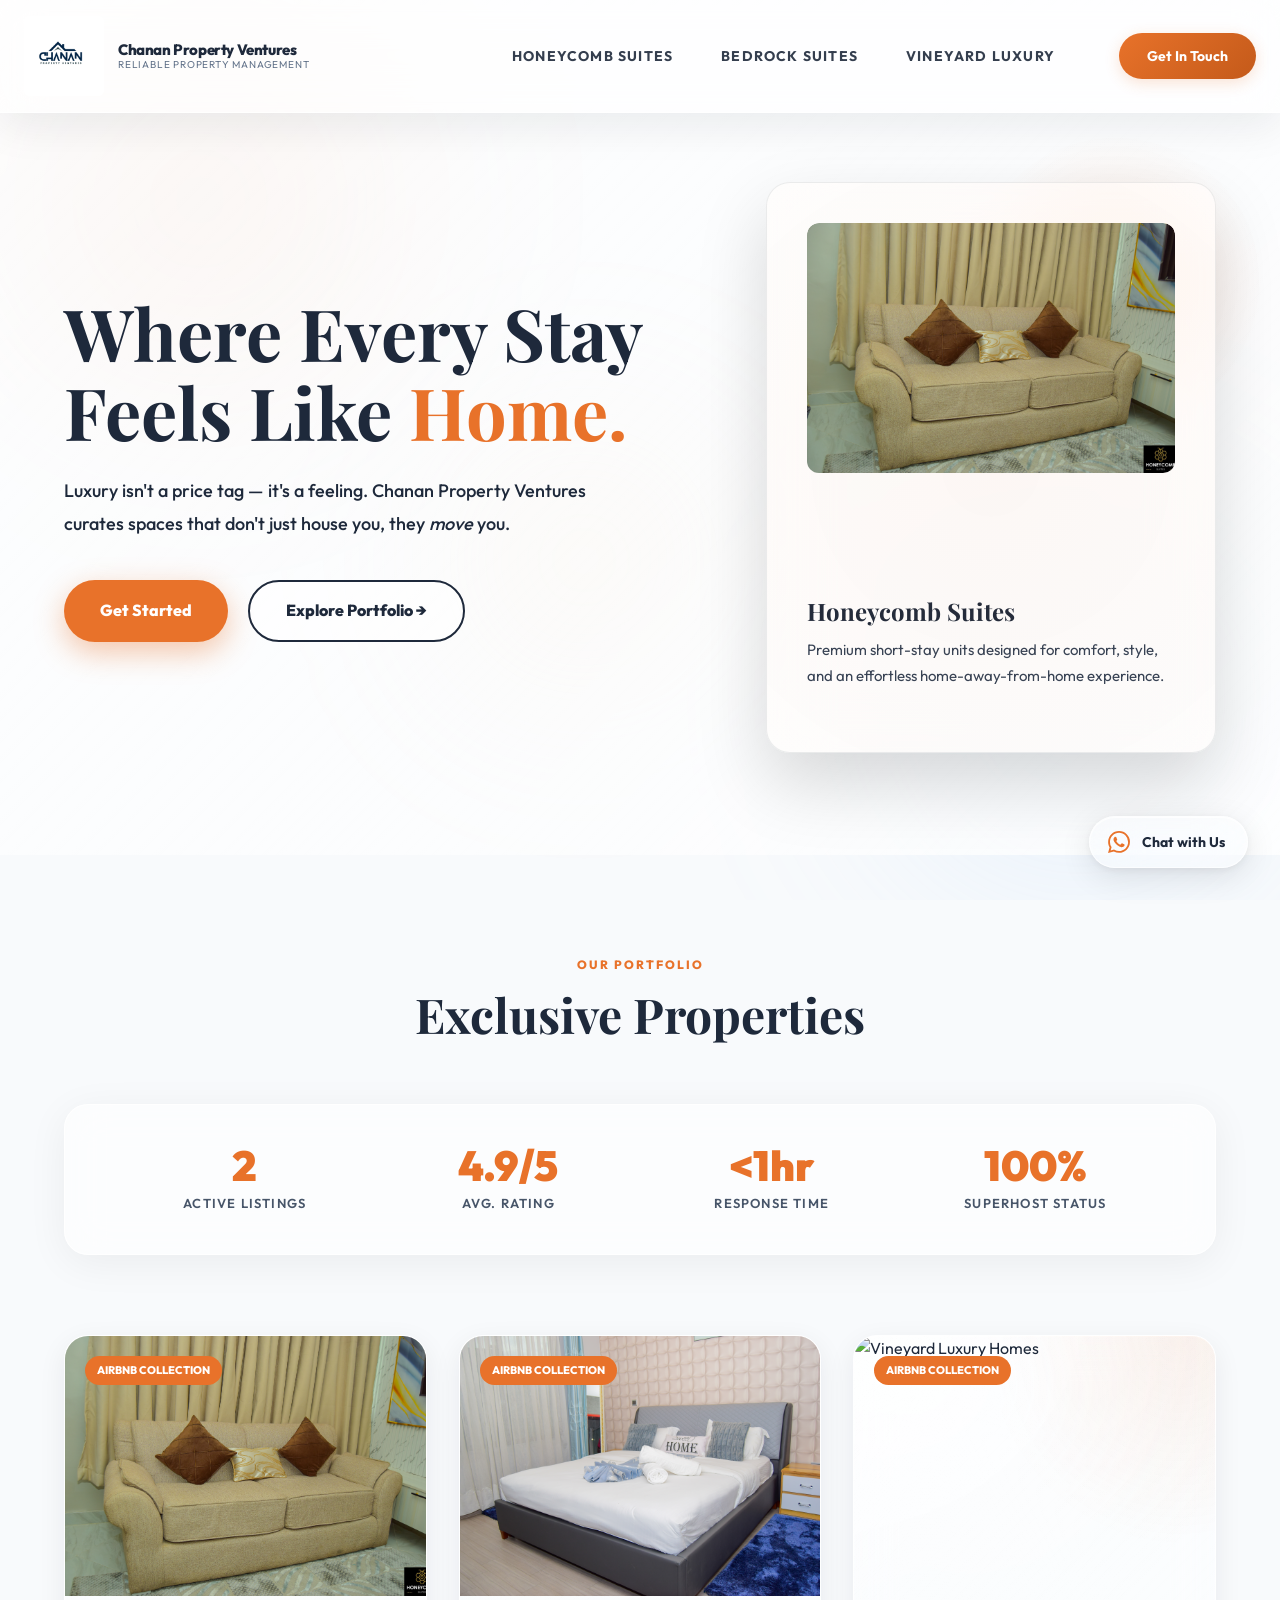
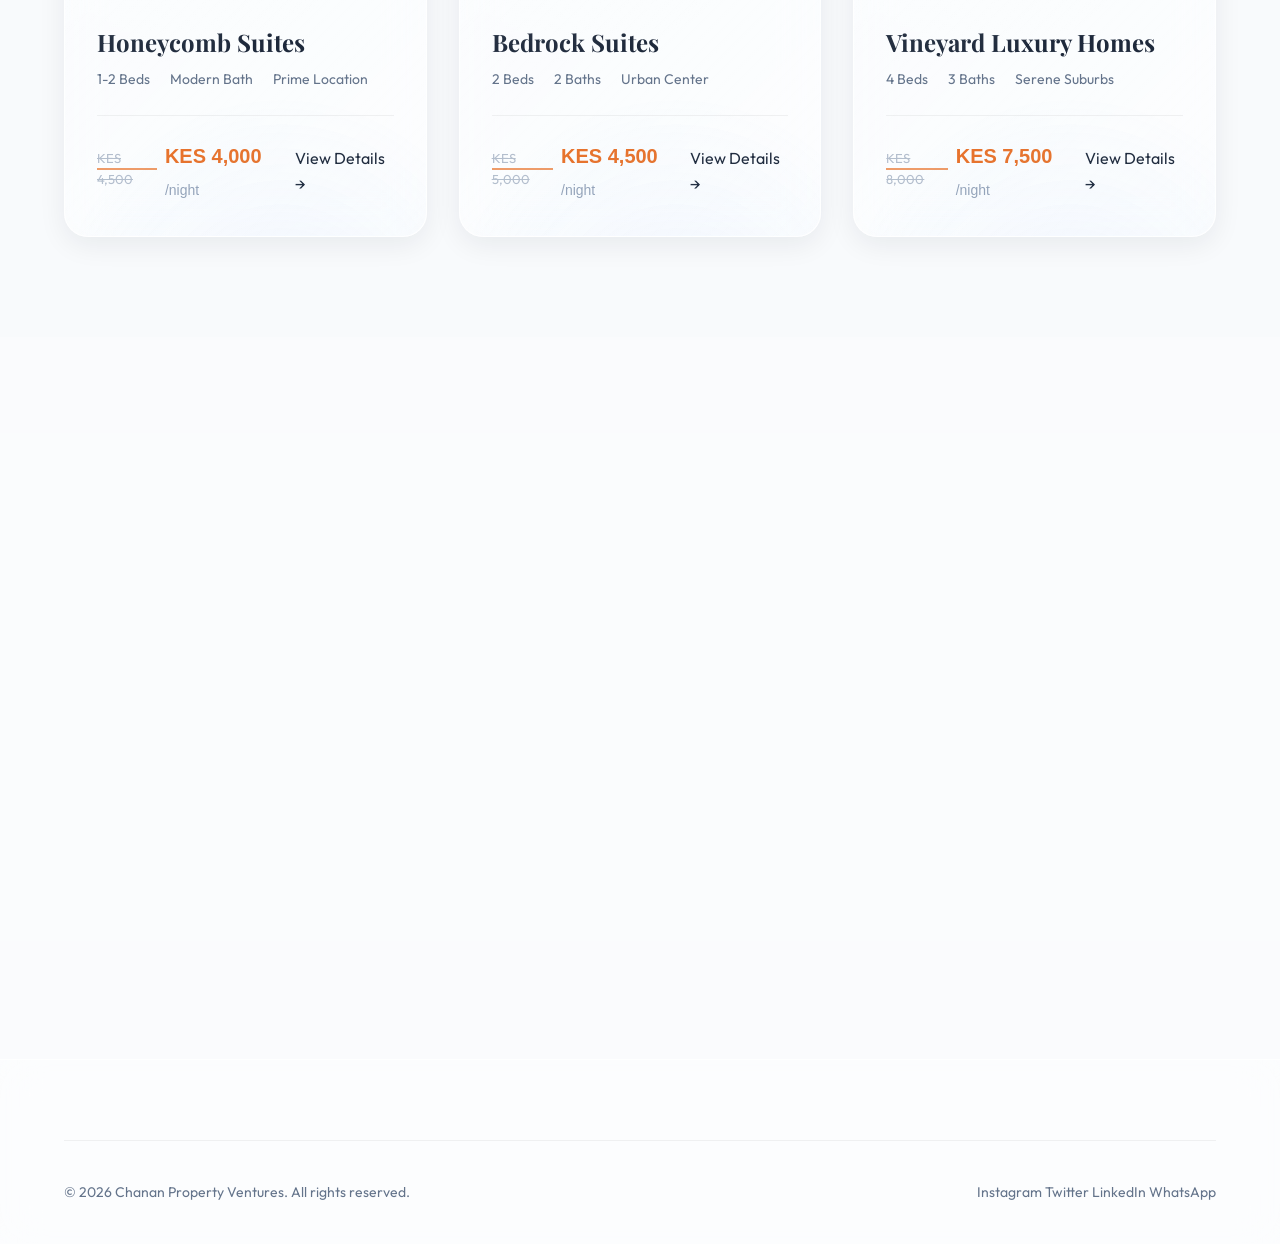
==== commit 0d7bdc24: "rules pages" ====
--- a/index.html
+++ b/index.html
@@ -152,7 +152,10 @@
             <span>Prime Location</span>
           </div>
           <div class="property-footer">
-            <div class="property-price">KES 8,500 <small>/night</small></div>
+            <div class="unit-price-container">
+              <span class="unit-price-old">KES 4,500</span>
+              <div class="unit-price-current">KES 4,000 <small>/night</small></div>
+            </div>
             <span class="btn-view">View Details &rarr;</span>
           </div>
         </div>
@@ -161,8 +164,8 @@
       <!-- Bedrock -->
       <a href="bedrock.html" class="property-card reveal">
         <div class="property-img">
-          <span class="property-badge">Residential</span>
-          <img src="https://images.unsplash.com/photo-1600607687939-ce8a6c25118c?w=800&q=80" alt="Bedrock Suites">
+          <span class="property-badge">Airbnb Collection</span>
+          <img src="images/bedrock/DSC_0022.jpg" alt="Bedrock Suites">
         </div>
         <div class="property-content">
           <h4>Bedrock Suites</h4>
@@ -172,7 +175,10 @@
             <span>Urban Center</span>
           </div>
           <div class="property-footer">
-            <div class="property-price">KES 40,000 <small>/month</small></div>
+            <div class="unit-price-container">
+              <span class="unit-price-old">KES 5,000</span>
+              <div class="unit-price-current">KES 4,500 <small>/night</small></div>
+            </div>
             <span class="btn-view">View Details &rarr;</span>
           </div>
         </div>
@@ -181,7 +187,7 @@
       <!-- Vineyard -->
       <a href="vineyard.html" class="property-card reveal">
         <div class="property-img">
-          <span class="property-badge">Exclusive</span>
+          <span class="property-badge">Airbnb Collection</span>
           <img src="https://images.unsplash.com/photo-1600596542815-ffad4c1539a9?w=800&q=80" alt="Vineyard Luxury Homes">
         </div>
         <div class="property-content">
@@ -192,7 +198,10 @@
             <span>Serene Suburbs</span>
           </div>
           <div class="property-footer">
-            <div class="property-price">Inquire <small>for price</small></div>
+            <div class="unit-price-container">
+              <span class="unit-price-old">KES 8,000</span>
+              <div class="unit-price-current">KES 7,500 <small>/night</small></div>
+            </div>
             <span class="btn-view">View Details &rarr;</span>
           </div>
         </div>
--- a/styles.css
+++ b/styles.css
@@ -37,6 +37,58 @@
   --radius: 24px;
   --radius-sm: 12px;
   --transition: all 0.4s cubic-bezier(0.4, 0, 0.2, 1);
+}
+
+/* Premium Price Display */
+.unit-price-container {
+  display: flex;
+  align-items: baseline;
+  gap: 12px;
+  margin-bottom: 20px;
+}
+.unit-price-old {
+  font-size: 18px;
+  color: var(--grey-400);
+  text-decoration: line-through;
+  position: relative;
+  opacity: 0.7;
+}
+.unit-price-old::after {
+  content: '';
+  position: absolute;
+  left: 0;
+  top: 50%;
+  width: 0;
+  height: 2px;
+  background: var(--orange);
+  transform: translateY(-50%);
+  animation: strikeThrough 1s ease-out forwards 0.5s;
+}
+@keyframes strikeThrough {
+  to { width: 100%; }
+}
+.unit-price-current {
+  font-size: 32px;
+  font-weight: 800;
+  color: var(--orange);
+  font-family: 'Inter', sans-serif;
+}
+.unit-price-current small {
+  font-size: 14px;
+  color: var(--grey-400);
+  font-weight: 400;
+}
+
+/* Card Specific Price Styling */
+.property-card .unit-price-container {
+  gap: 8px;
+  margin-bottom: 0;
+}
+.property-card .unit-price-old {
+  font-size: 13px;
+}
+.property-card .unit-price-current {
+  font-size: 20px;
 }
 
 *, *::before, *::after { margin: 0; padding: 0; box-sizing: border-box; }
@@ -1369,3 +1421,126 @@
   background: var(--text-main);
   color: #fff;
 }
+
+/* Gamified House Rules - Horizontal Slider */
+.rules-container-gamified {
+  display: flex;
+  overflow-x: auto;
+  scroll-snap-type: x mandatory;
+  gap: 24px;
+  padding: 20px 4px 40px;
+  margin-top: 40px;
+  scrollbar-width: none; /* Firefox */
+  -ms-overflow-style: none;  /* IE/Edge */
+}
+
+.rules-container-gamified::-webkit-scrollbar {
+  display: none; /* Chrome/Safari */
+}
+
+.rule-quest-card {
+  flex: 0 0 320px;
+  scroll-snap-align: center;
+  position: relative;
+  background: var(--glass-bg);
+  backdrop-filter: var(--glass-blur);
+  -webkit-backdrop-filter: var(--glass-blur);
+  border: 1px solid var(--glass-border);
+  border-radius: 28px;
+  padding: 36px 32px;
+  transition: all 0.5s cubic-bezier(0.175, 0.885, 0.32, 1.275);
+  overflow: hidden;
+  display: flex;
+  flex-direction: column;
+  gap: 16px;
+  box-shadow: 0 10px 30px rgba(0,0,0,0.03);
+}
+
+.rule-quest-card:hover {
+  transform: translateY(-12px) scale(1.02);
+  border-color: var(--orange);
+  box-shadow: var(--glass-shadow-strong);
+}
+
+.rule-summary-badge {
+  display: inline-block;
+  font-size: 10px;
+  font-weight: 800;
+  color: var(--orange);
+  background: rgba(232, 114, 42, 0.08);
+  padding: 4px 10px;
+  border-radius: 6px;
+  margin-bottom: 4px;
+  text-transform: uppercase;
+  letter-spacing: 0.5px;
+}
+
+.rule-quest-header {
+  display: flex;
+  justify-content: space-between;
+  align-items: center;
+  position: relative;
+  z-index: 1;
+}
+
+.rule-badge {
+  padding: 6px 12px;
+  background: rgba(232, 114, 42, 0.1);
+  border: 1px solid rgba(232, 114, 42, 0.2);
+  border-radius: 50px;
+  font-size: 11px;
+  font-weight: 700;
+  color: var(--orange);
+  text-transform: uppercase;
+  letter-spacing: 1px;
+}
+
+.rule-status {
+  width: 12px;
+  height: 12px;
+  background: #10B981;
+  border-radius: 50%;
+  box-shadow: 0 0 10px #10B981;
+}
+
+.rule-quest-content {
+  position: relative;
+  z-index: 1;
+}
+
+.rule-quest-content h4 {
+  font-size: 20px;
+  margin-bottom: 8px;
+  color: var(--text-main);
+}
+
+.rule-quest-content p {
+  font-size: 14px;
+  color: var(--text-muted);
+  line-height: 1.6;
+}
+
+.rule-progress-bar {
+  height: 6px;
+  background: rgba(0, 0, 0, 0.05);
+  border-radius: 10px;
+  overflow: hidden;
+  margin-top: 10px;
+}
+
+.rule-progress-fill {
+  height: 100%;
+  background: linear-gradient(90deg, var(--orange), var(--orange-light));
+  width: 100%;
+  border-radius: 10px;
+}
+
+.rule-icon-floating {
+  position: absolute;
+  bottom: -20px;
+  right: -10px;
+  font-size: 80px;
+  opacity: 0.03;
+  transform: rotate(-15deg);
+  pointer-events: none;
+}
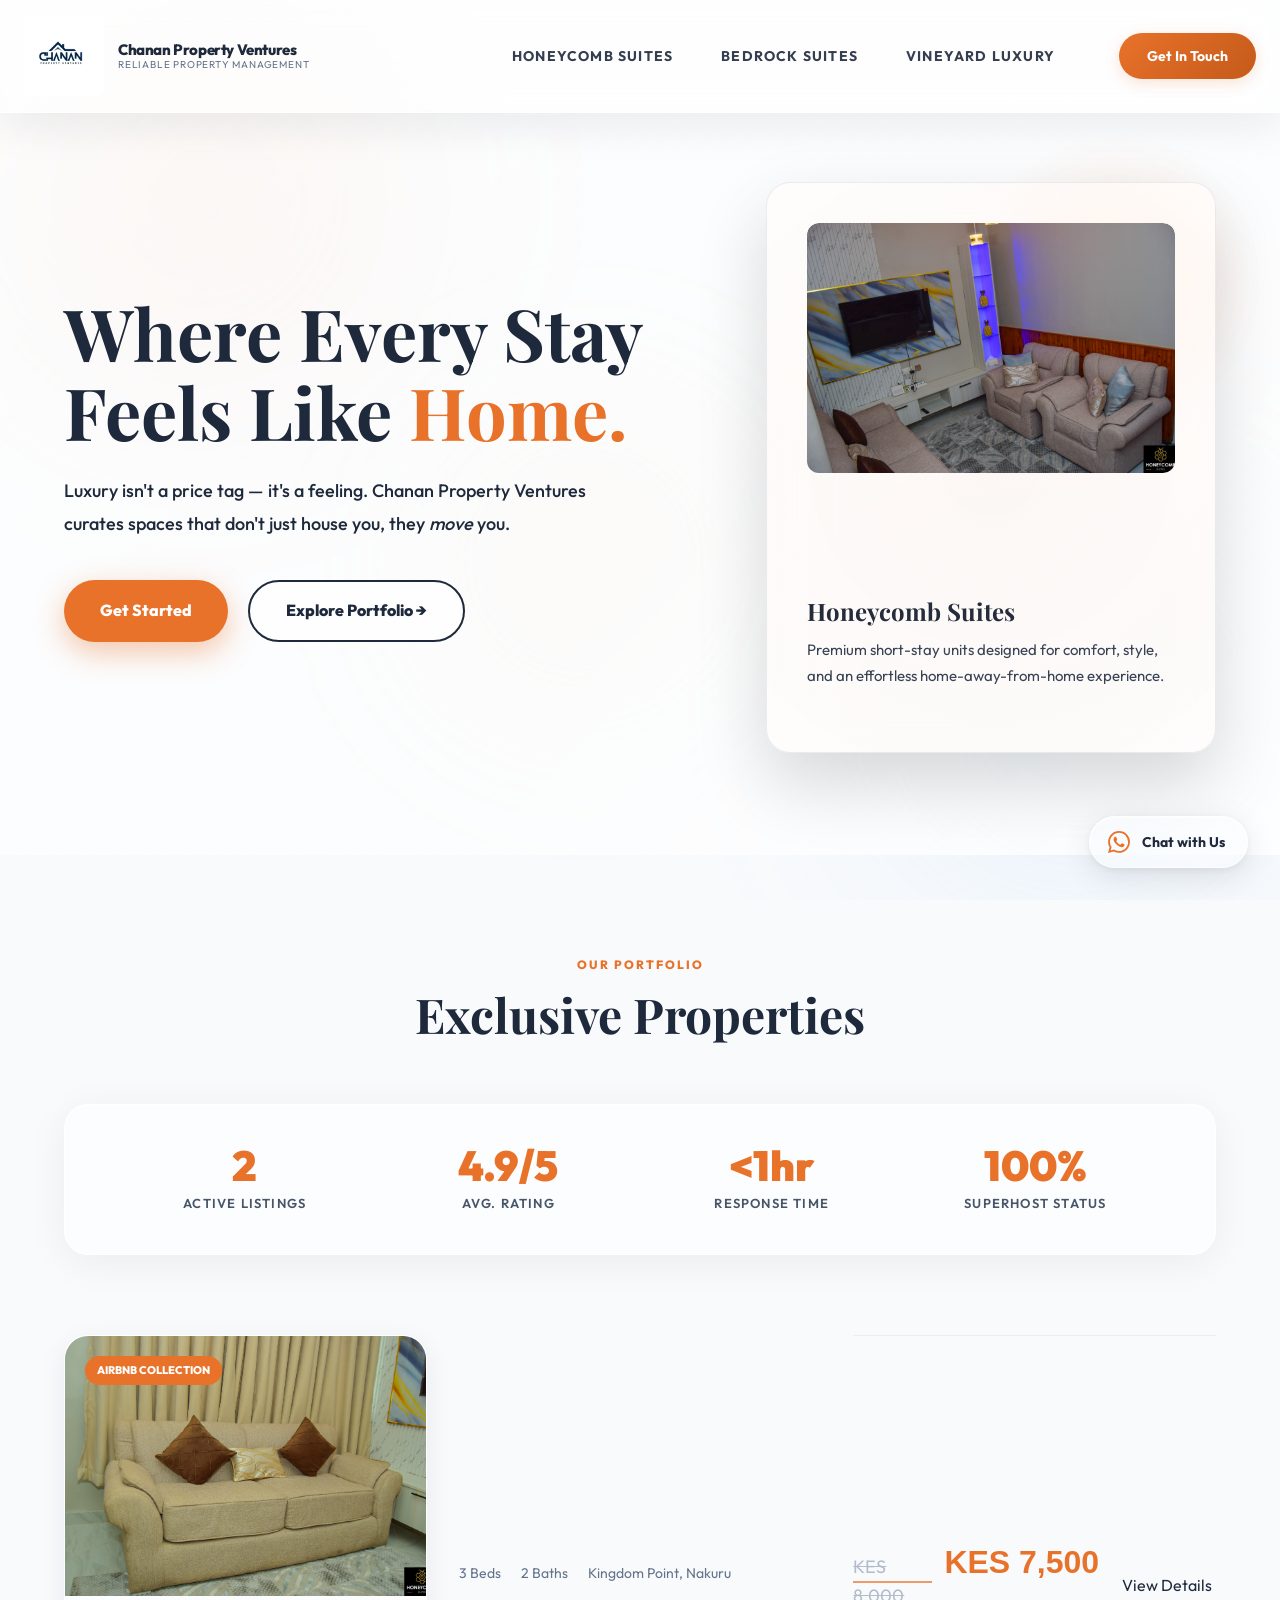
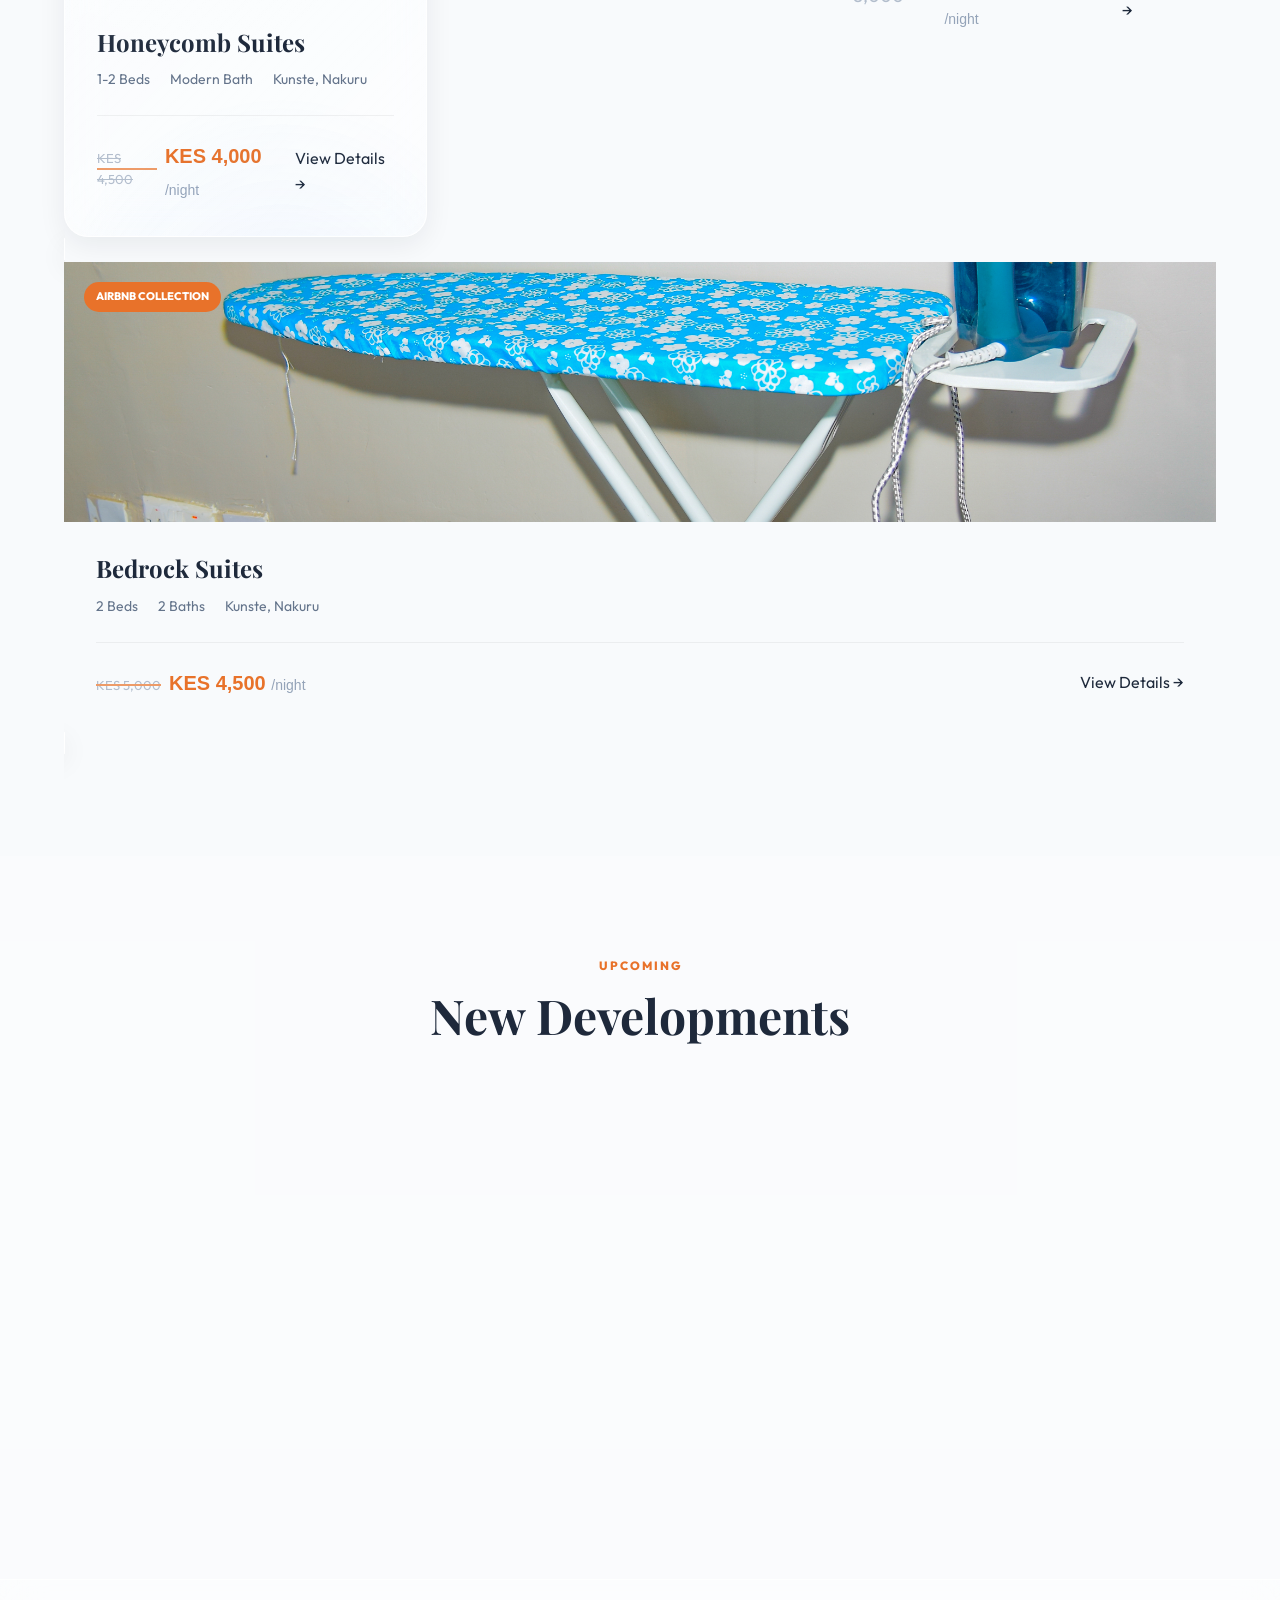
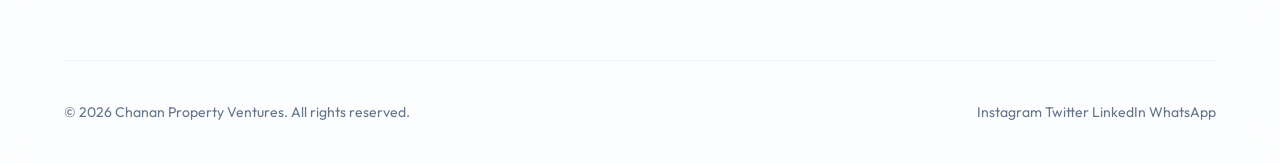
==== commit b1e42e69: "page final lookup pictures" ====
--- a/index.html
+++ b/index.html
@@ -149,7 +149,7 @@
           <div class="property-features">
             <span>1-2 Beds</span>
             <span>Modern Bath</span>
-            <span>Prime Location</span>
+            <span>Kunste, Nakuru</span>
           </div>
           <div class="property-footer">
             <div class="unit-price-container">
@@ -161,46 +161,38 @@
         </div>
       </a>
 
+          <div class="property-features">
+            <span>3 Beds</span>
+            <span>2 Baths</span>
+            <span>Kingdom Point, Nakuru</span>
+          </div>
+          <div class="property-footer">
+            <div class="unit-price-container">
+              <span class="unit-price-old">KES 8,000</span>
+              <div class="unit-price-current">KES 7,500 <small>/night</small></div>
+            </div>
+            <span class="btn-view">View Details &rarr;</span>
+          </div>
+        </div>
+      </a>
+
       <!-- Bedrock -->
       <a href="bedrock.html" class="property-card reveal">
         <div class="property-img">
           <span class="property-badge">Airbnb Collection</span>
-          <img src="images/bedrock/DSC_0022.jpg" alt="Bedrock Suites">
+          <img src="images/real%20bedrock%20images%20/WhatsApp%20Image%202026-05-14%20at%2012.57.19.jpeg" alt="Bedrock Suites">
         </div>
         <div class="property-content">
           <h4>Bedrock Suites</h4>
           <div class="property-features">
             <span>2 Beds</span>
             <span>2 Baths</span>
-            <span>Urban Center</span>
+            <span>Kunste, Nakuru</span>
           </div>
           <div class="property-footer">
             <div class="unit-price-container">
               <span class="unit-price-old">KES 5,000</span>
               <div class="unit-price-current">KES 4,500 <small>/night</small></div>
-            </div>
-            <span class="btn-view">View Details &rarr;</span>
-          </div>
-        </div>
-      </a>
-
-      <!-- Vineyard -->
-      <a href="vineyard.html" class="property-card reveal">
-        <div class="property-img">
-          <span class="property-badge">Airbnb Collection</span>
-          <img src="https://images.unsplash.com/photo-1600596542815-ffad4c1539a9?w=800&q=80" alt="Vineyard Luxury Homes">
-        </div>
-        <div class="property-content">
-          <h4>Vineyard Luxury Homes</h4>
-          <div class="property-features">
-            <span>4 Beds</span>
-            <span>3 Baths</span>
-            <span>Serene Suburbs</span>
-          </div>
-          <div class="property-footer">
-            <div class="unit-price-container">
-              <span class="unit-price-old">KES 8,000</span>
-              <div class="unit-price-current">KES 7,500 <small>/night</small></div>
             </div>
             <span class="btn-view">View Details &rarr;</span>
           </div>
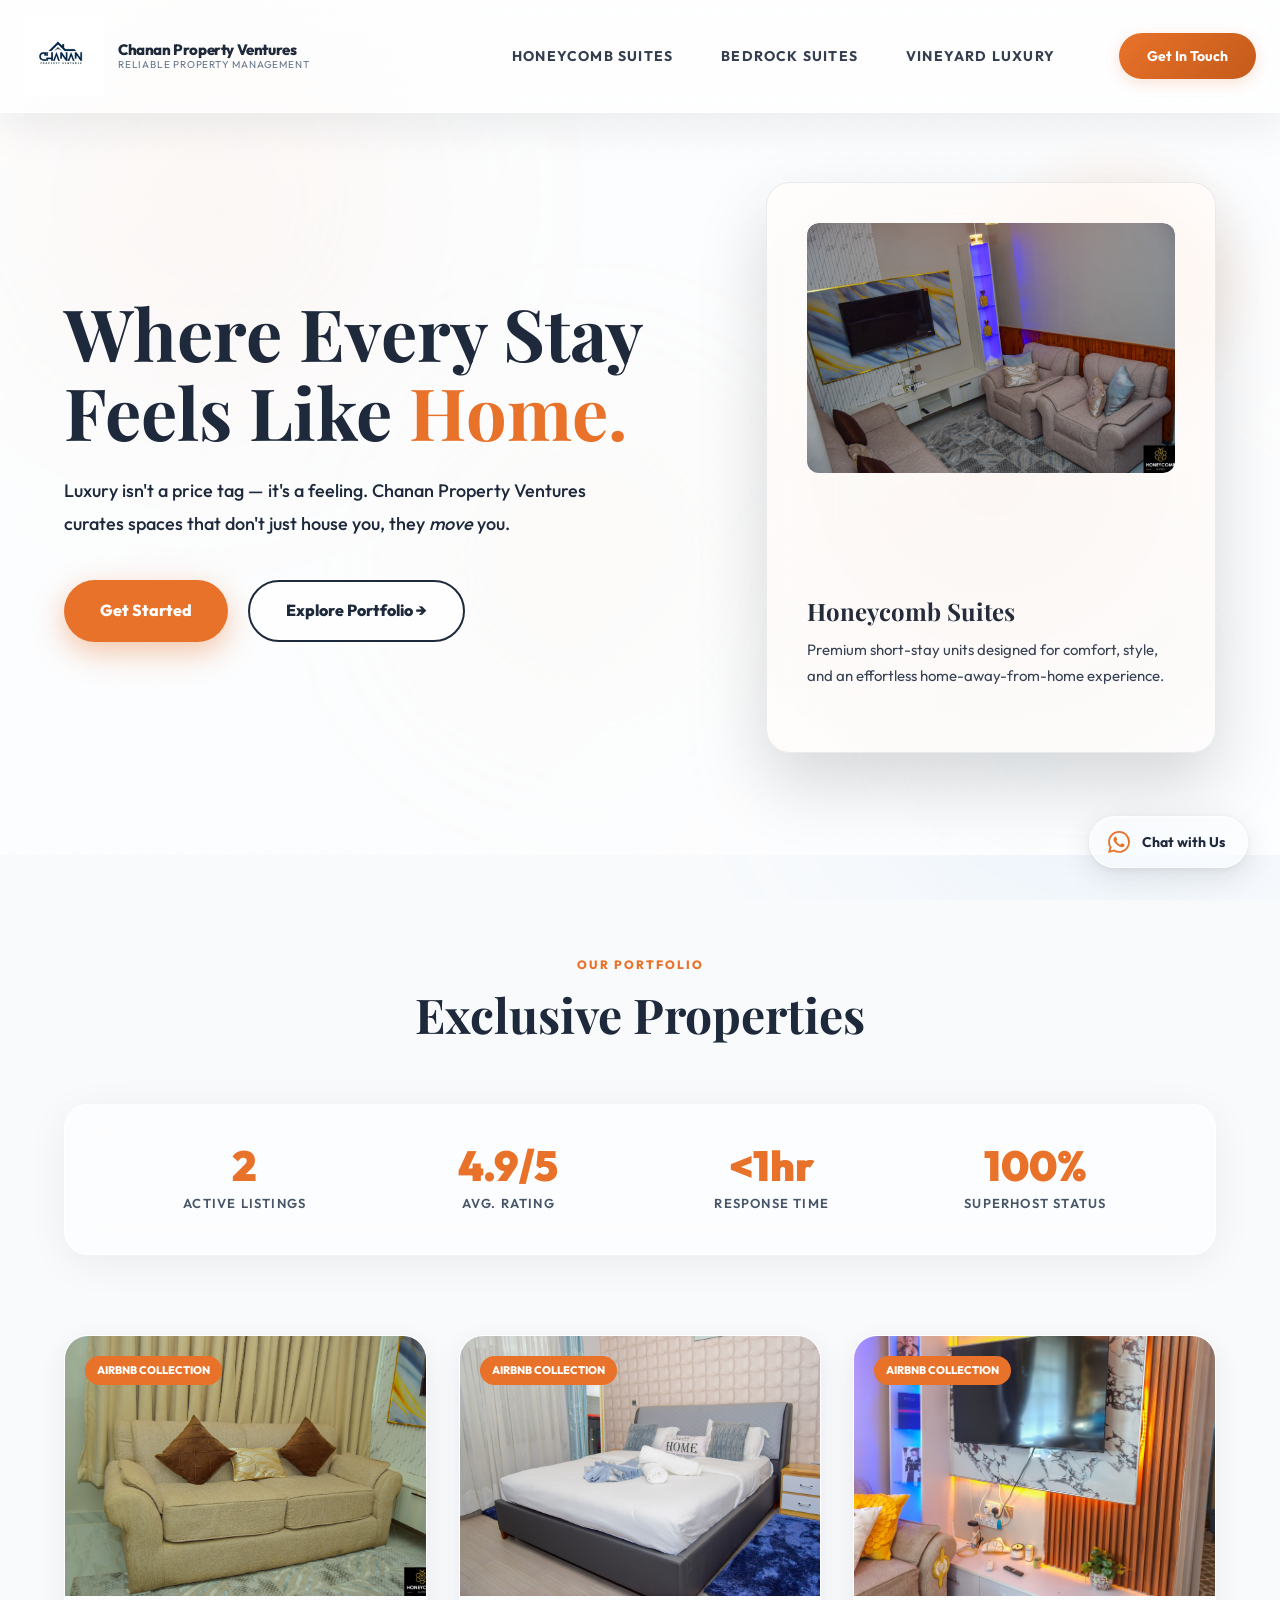
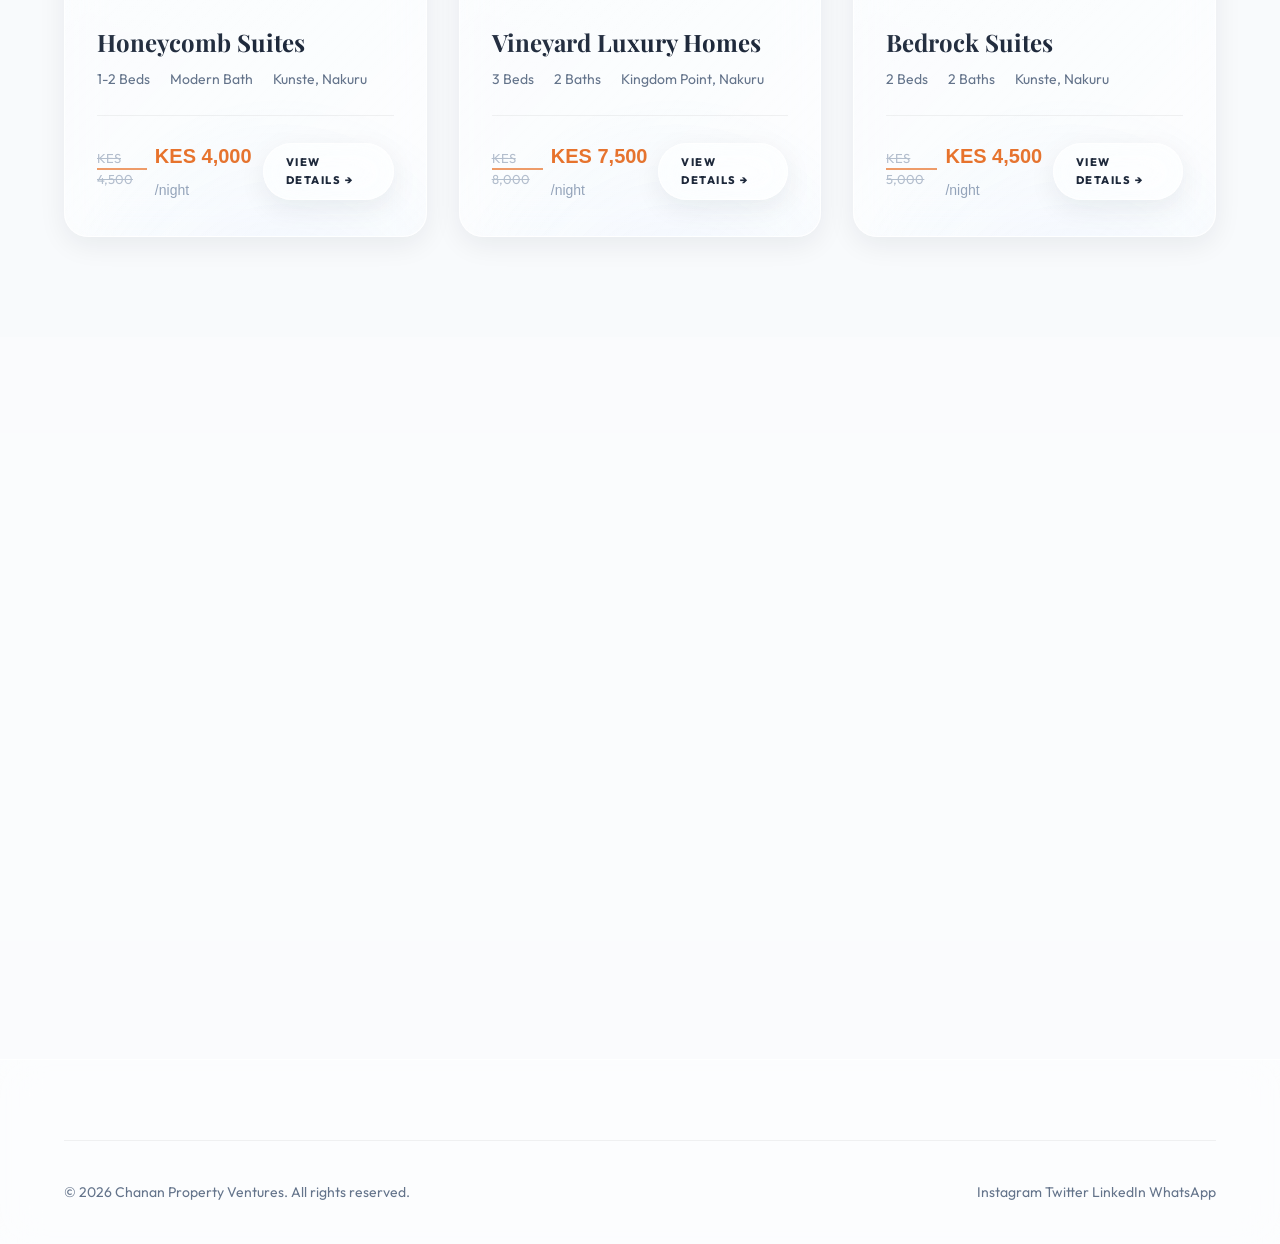
==== commit 5ac4c577: "card rebrand" ====
--- a/index.html
+++ b/index.html
@@ -161,6 +161,14 @@
         </div>
       </a>
 
+      <!-- Vineyard -->
+      <a href="vineyard.html" class="property-card reveal">
+        <div class="property-img">
+          <span class="property-badge">Airbnb Collection</span>
+          <img src="images/bedrock/DSC_0022.jpg" alt="Vineyard Luxury Homes">
+        </div>
+        <div class="property-content">
+          <h4>Vineyard Luxury Homes</h4>
           <div class="property-features">
             <span>3 Beds</span>
             <span>2 Baths</span>
@@ -180,7 +188,7 @@
       <a href="bedrock.html" class="property-card reveal">
         <div class="property-img">
           <span class="property-badge">Airbnb Collection</span>
-          <img src="images/real%20bedrock%20images%20/WhatsApp%20Image%202026-05-14%20at%2012.57.19.jpeg" alt="Bedrock Suites">
+          <img src="images/real%20bedrock%20images%20/WhatsApp%20Image%202026-05-14%20at%2012.57.17.jpeg" alt="Bedrock Suites">
         </div>
         <div class="property-content">
           <h4>Bedrock Suites</h4>
--- a/styles.css
+++ b/styles.css
@@ -514,7 +514,7 @@
 }
 
 /* ===== PROPERTY CARDS ===== */
-.property-grid { display: grid; grid-template-columns: repeat(auto-fit, minmax(350px, 1fr)); gap: 32px; }
+.property-grid { display: grid; grid-template-columns: repeat(auto-fit, minmax(300px, 1fr)); gap: 32px; }
 
 .property-card {
   border-radius: var(--radius);
@@ -650,6 +650,33 @@
 }
 .property-price { font-size: 24px; font-weight: 800; color: var(--orange); }
 .property-price small { font-size: 14px; color: var(--text-muted); font-weight: 400; }
+
+.btn-view {
+  padding: 10px 22px;
+  background: var(--glass-bg);
+  backdrop-filter: var(--glass-blur);
+  -webkit-backdrop-filter: var(--glass-blur);
+  border: 1px solid var(--glass-border);
+  border-radius: 50px;
+  font-size: 11px;
+  font-weight: 800;
+  color: var(--text-main);
+  text-transform: uppercase;
+  letter-spacing: 1.5px;
+  display: inline-flex;
+  align-items: center;
+  gap: 8px;
+  transition: var(--transition);
+  box-shadow: var(--glass-shadow-soft);
+}
+
+.property-card:hover .btn-view {
+  background: var(--orange);
+  color: white;
+  border-color: var(--orange);
+  transform: translateY(-3px);
+  box-shadow: 0 10px 25px rgba(232, 114, 42, 0.35);
+}
 
 /* ===== VINEYARD FEATURE ===== */
 .vineyard-section { position: relative; }
